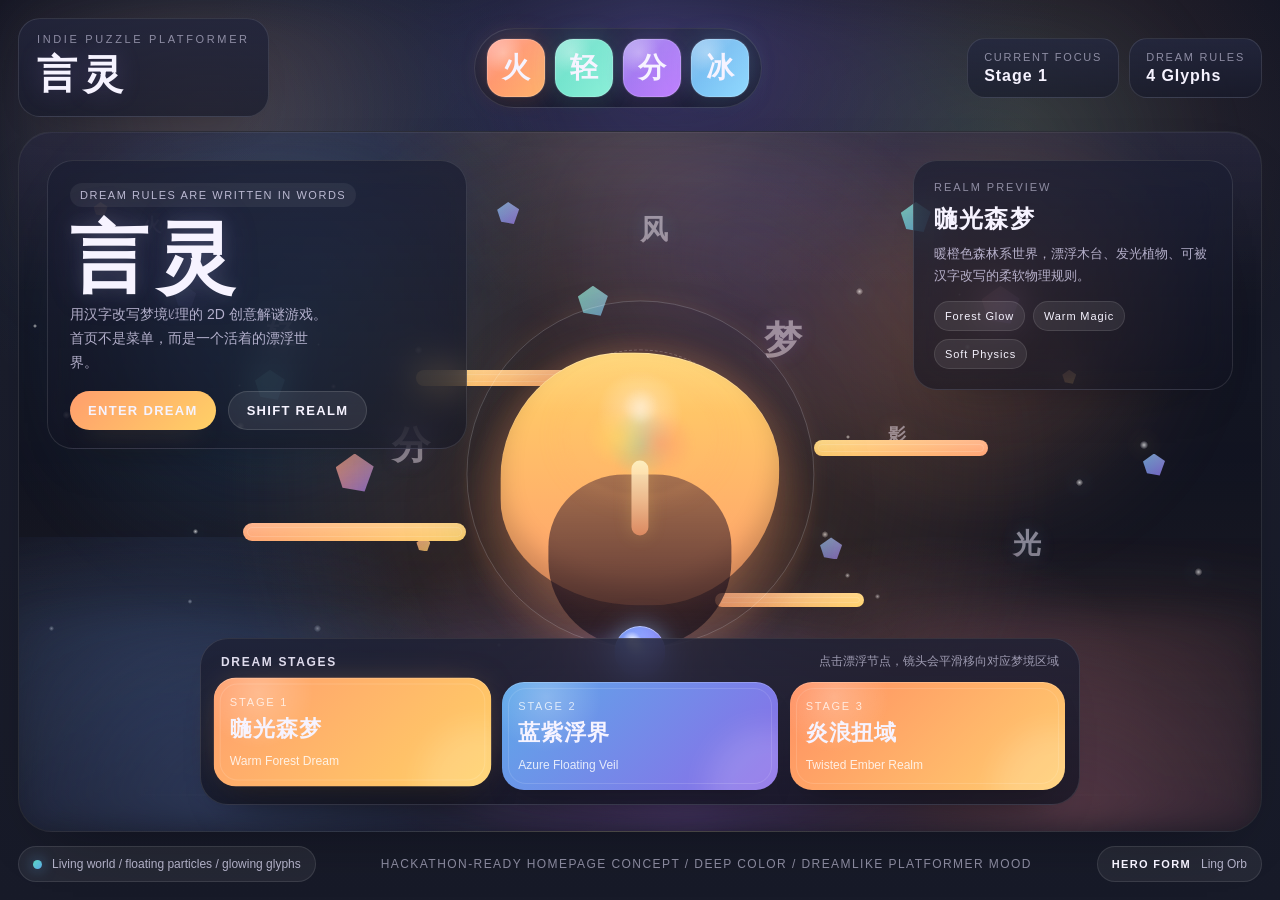
==== index.html @ 9aadfb26 "first commit" ====
<!DOCTYPE html>
<html lang="zh-CN">
<head>
  <meta charset="UTF-8" />
  <meta name="viewport" content="width=device-width, initial-scale=1.0, viewport-fit=cover" />
  <title>&#35328;&#28789; | Dreamworld Home</title>
  <style>
    :root {
      --bg-deep: #1e1f2b;
      --bg-mid: #272a42;
      --mist: rgba(162, 123, 255, 0.22);
      --orange: #ff9e6d;
      --blue: #5da9e9;
      --purple: #8b6be8;
      --cyan: #59d9c2;
      --yellow: #ffd166;
      --white: #f6f3ff;
      --ink: #e7e0ff;
      --ink-soft: rgba(231, 224, 255, 0.74);
      --glass: rgba(26, 28, 45, 0.46);
      --glass-strong: rgba(30, 33, 54, 0.7);
      --line: rgba(255, 255, 255, 0.12);
      --shadow: rgba(3, 4, 10, 0.44);
      --font-display: "Trebuchet MS", "Verdana", sans-serif;
      --font-body: "Segoe UI", "Helvetica Neue", Arial, sans-serif;
      --camera-x: 0vw;
      --accent: var(--orange);
      --accent-2: var(--yellow);
      --hero-a: #7aa6ff;
      --hero-b: #9b7bff;
      --hero-c: #d6f0ff;
      color-scheme: dark;
    }

    * {
      box-sizing: border-box;
      -webkit-tap-highlight-color: transparent;
    }

    html,
    body {
      margin: 0;
      min-height: 100%;
      overflow: hidden;
      background:
        radial-gradient(circle at top, rgba(87, 91, 164, 0.28), transparent 38%),
        radial-gradient(circle at 20% 20%, rgba(93, 169, 233, 0.18), transparent 25%),
        radial-gradient(circle at 80% 14%, rgba(255, 158, 109, 0.12), transparent 24%),
        linear-gradient(180deg, #141624 0%, #1a1d2c 40%, #171a28 100%);
      color: var(--ink);
      font-family: var(--font-body);
    }

    body::before,
    body::after {
      content: "";
      position: fixed;
      inset: 0;
      pointer-events: none;
      z-index: 0;
    }

    body::before {
      background:
        radial-gradient(circle at 16% 12%, rgba(255, 158, 109, 0.18), transparent 20%),
        radial-gradient(circle at 78% 18%, rgba(89, 217, 194, 0.14), transparent 18%),
        radial-gradient(circle at 54% 6%, rgba(139, 107, 232, 0.2), transparent 26%);
      filter: blur(28px);
      animation: slowShift 20s ease-in-out infinite alternate;
    }

    body::after {
      background-image:
        radial-gradient(rgba(255, 255, 255, 0.26) 0.7px, transparent 0.7px),
        radial-gradient(rgba(255, 255, 255, 0.18) 0.6px, transparent 0.6px);
      background-size: 120px 120px, 70px 70px;
      background-position: 0 0, 28px 42px;
      opacity: 0.16;
      mix-blend-mode: screen;
    }

    #app {
      position: relative;
      min-height: 100vh;
      isolation: isolate;
      z-index: 1;
    }

    .shell {
      position: relative;
      min-height: 100vh;
      display: grid;
      grid-template-rows: auto 1fr auto;
      gap: 14px;
      padding: max(18px, env(safe-area-inset-top)) 18px max(18px, env(safe-area-inset-bottom)) 18px;
    }

    .topbar {
      position: relative;
      display: grid;
      grid-template-columns: auto 1fr auto;
      gap: 16px;
      align-items: center;
      z-index: 5;
    }

    .brand {
      display: grid;
      gap: 2px;
      padding: 14px 18px;
      border-radius: 22px;
      background: linear-gradient(180deg, rgba(34, 37, 60, 0.82), rgba(24, 27, 44, 0.72));
      border: 1px solid rgba(255, 255, 255, 0.11);
      box-shadow: 0 18px 44px -30px var(--shadow);
      backdrop-filter: blur(18px);
    }

    .brand small {
      font-size: 11px;
      letter-spacing: 0.24em;
      text-transform: uppercase;
      color: rgba(232, 229, 255, 0.54);
    }

    .brand strong {
      font-size: clamp(28px, 4vw, 40px);
      letter-spacing: 0.14em;
      color: var(--white);
      text-shadow: 0 0 26px rgba(165, 135, 255, 0.2);
    }

    .runes {
      justify-self: center;
      display: flex;
      align-items: center;
      gap: 10px;
      flex-wrap: wrap;
      padding: 10px 12px;
      border-radius: 999px;
      background: linear-gradient(180deg, rgba(39, 43, 70, 0.74), rgba(23, 25, 41, 0.68));
      border: 1px solid rgba(255, 255, 255, 0.11);
      box-shadow: 0 22px 50px -36px var(--shadow);
      backdrop-filter: blur(20px);
    }

    .rune {
      position: relative;
      width: 58px;
      height: 58px;
      border: 0;
      border-radius: 18px;
      display: grid;
      place-items: center;
      color: var(--white);
      font: 700 28px/1 var(--font-display);
      background:
        radial-gradient(circle at 28% 24%, rgba(255, 255, 255, 0.28), transparent 34%),
        linear-gradient(180deg, rgba(255, 255, 255, 0.12), rgba(255, 255, 255, 0.04)),
        var(--tone);
      box-shadow:
        inset 0 0 0 1px rgba(255, 255, 255, 0.16),
        0 0 0 1px rgba(255, 255, 255, 0.08),
        0 10px 24px -12px rgba(0, 0, 0, 0.36),
        0 0 30px -10px var(--glow);
      cursor: pointer;
      overflow: hidden;
      transition: transform 220ms ease, box-shadow 220ms ease, filter 220ms ease;
      animation: runeHover 5.6s ease-in-out infinite;
    }

    .rune::before,
    .rune::after {
      content: "";
      position: absolute;
      inset: 0;
      border-radius: inherit;
      pointer-events: none;
    }

    .rune::before {
      background: linear-gradient(135deg, rgba(255, 255, 255, 0.3), transparent 40%);
      mix-blend-mode: screen;
    }

    .rune::after {
      inset: -8px;
      border: 1px solid rgba(255, 255, 255, 0.18);
      opacity: 0;
      transform: scale(0.92);
    }

    .rune:hover,
    .rune:focus-visible,
    .rune.active {
      transform: translateY(-3px) scale(1.04);
      filter: brightness(1.08);
      box-shadow:
        inset 0 0 0 1px rgba(255, 255, 255, 0.2),
        0 0 0 1px rgba(255, 255, 255, 0.12),
        0 14px 30px -12px rgba(0, 0, 0, 0.4),
        0 0 42px -10px var(--glow);
    }

    .rune.active::after {
      animation: runePulse 1s ease;
    }

    .status {
      justify-self: end;
      display: flex;
      gap: 10px;
      flex-wrap: wrap;
      justify-content: flex-end;
    }

    .badge {
      padding: 12px 16px;
      border-radius: 18px;
      background: linear-gradient(180deg, rgba(36, 40, 64, 0.8), rgba(23, 26, 43, 0.68));
      border: 1px solid rgba(255, 255, 255, 0.11);
      box-shadow: 0 18px 44px -30px var(--shadow);
      backdrop-filter: blur(18px);
      min-width: 104px;
    }

    .badge span {
      display: block;
      font-size: 11px;
      letter-spacing: 0.16em;
      text-transform: uppercase;
      color: rgba(232, 229, 255, 0.54);
    }

    .badge strong {
      display: block;
      margin-top: 4px;
      color: var(--white);
      font-size: 16px;
      letter-spacing: 0.06em;
    }

    .hero {
      position: relative;
      min-height: 0;
      border-radius: 34px;
      overflow: hidden;
      background:
        radial-gradient(circle at 50% -10%, rgba(255, 209, 102, 0.18), transparent 28%),
        radial-gradient(circle at 24% 18%, rgba(93, 169, 233, 0.12), transparent 22%),
        radial-gradient(circle at 76% 22%, rgba(255, 158, 109, 0.12), transparent 22%),
        linear-gradient(180deg, rgba(18, 21, 35, 0.7), rgba(12, 14, 24, 0.84));
      border: 1px solid rgba(255, 255, 255, 0.11);
      box-shadow:
        inset 0 1px 0 rgba(255, 255, 255, 0.06),
        0 26px 60px -34px var(--shadow);
    }

    .hero::before {
      content: "";
      position: absolute;
      inset: 0;
      background:
        linear-gradient(180deg, rgba(255, 255, 255, 0.03), transparent 28%),
        linear-gradient(0deg, rgba(255, 255, 255, 0.04), transparent 24%);
      pointer-events: none;
      z-index: 1;
    }

    .sky {
      position: absolute;
      inset: 0;
      overflow: hidden;
    }

    .sky::before,
    .sky::after {
      content: "";
      position: absolute;
      inset: 0;
      pointer-events: none;
    }

    .sky::before {
      background:
        radial-gradient(circle at 20% 30%, rgba(93, 169, 233, 0.2), transparent 24%),
        radial-gradient(circle at 78% 28%, rgba(255, 158, 109, 0.18), transparent 22%),
        radial-gradient(circle at 58% 18%, rgba(139, 107, 232, 0.18), transparent 26%);
      filter: blur(26px);
      animation: slowShift 16s ease-in-out infinite alternate;
    }

    .sky::after {
      background:
        linear-gradient(180deg, rgba(124, 96, 217, 0.08), transparent 22%),
        linear-gradient(180deg, transparent 46%, rgba(255, 158, 109, 0.08) 100%);
      mix-blend-mode: screen;
    }

    .fog {
      position: absolute;
      inset: auto -10% -6% -10%;
      height: 40%;
      background:
        radial-gradient(circle at 18% 40%, rgba(93, 169, 233, 0.22), transparent 26%),
        radial-gradient(circle at 52% 50%, rgba(139, 107, 232, 0.24), transparent 28%),
        radial-gradient(circle at 80% 42%, rgba(255, 158, 109, 0.18), transparent 24%);
      filter: blur(38px);
      opacity: 0.9;
      animation: fogFlow 14s ease-in-out infinite alternate;
      z-index: 1;
    }

    .mountains,
    .mountains::before,
    .mountains::after {
      position: absolute;
      inset: auto 0 0 0;
      height: 42%;
      pointer-events: none;
    }

    .mountains {
      background:
        linear-gradient(180deg, transparent, rgba(17, 20, 34, 0.74)),
        radial-gradient(circle at 12% 70%, rgba(63, 81, 126, 0.55), transparent 26%),
        radial-gradient(circle at 42% 76%, rgba(81, 63, 134, 0.62), transparent 28%),
        radial-gradient(circle at 74% 74%, rgba(113, 78, 95, 0.58), transparent 24%);
      z-index: 1;
      filter: blur(0.5px);
    }

    .mountains::before {
      content: "";
      height: 74%;
      background:
        radial-gradient(circle at 18% 100%, rgba(58, 73, 116, 0.62), transparent 34%),
        radial-gradient(circle at 54% 100%, rgba(79, 58, 127, 0.72), transparent 36%),
        radial-gradient(circle at 85% 100%, rgba(117, 72, 88, 0.66), transparent 30%);
      filter: blur(16px);
      opacity: 0.9;
    }

    .mountains::after {
      content: "";
      inset: auto 8% 12% 8%;
      height: 2px;
      background: linear-gradient(90deg, transparent, rgba(255, 255, 255, 0.18), transparent);
      opacity: 0.32;
    }

    .floating-shards,
    .particles,
    .char-fragments,
    .dropline {
      position: absolute;
      inset: 0;
      pointer-events: none;
    }

    .floating-shards span,
    .particles span,
    .char-fragments span {
      position: absolute;
      display: block;
    }

    .floating-shards span {
      width: var(--size);
      height: var(--size);
      background:
        linear-gradient(180deg, rgba(255, 255, 255, 0.24), rgba(255, 255, 255, 0.05)),
        linear-gradient(135deg, var(--c1), var(--c2));
      clip-path: polygon(50% 0%, 100% 34%, 76% 100%, 18% 90%, 0% 36%);
      opacity: 0.8;
      filter: drop-shadow(0 0 18px rgba(255, 255, 255, 0.12));
      animation: shardFloat var(--dur) ease-in-out infinite;
    }

    .particles span {
      width: var(--size);
      height: var(--size);
      border-radius: 50%;
      background: radial-gradient(circle, rgba(255, 255, 255, 0.92), rgba(255, 255, 255, 0.1) 70%, transparent 72%);
      box-shadow: 0 0 18px var(--glow);
      opacity: 0.75;
      animation: sparkle var(--dur) linear infinite;
    }

    .char-fragments span {
      color: rgba(241, 237, 255, 0.5);
      font: 700 var(--size) / 1 var(--font-display);
      text-shadow: 0 0 18px var(--glow);
      animation: glyphDrift var(--dur) ease-in-out infinite;
    }

    .viewport {
      position: absolute;
      inset: 0;
      overflow: hidden;
      z-index: 2;
    }

    .world-track {
      position: absolute;
      inset: 0;
      width: 300%;
      display: flex;
      transform: translateX(calc(var(--camera-x) * -1));
      transition: transform 900ms cubic-bezier(.2, .72, .12, 1);
    }

    .realm {
      position: relative;
      flex: 0 0 33.333333%;
      min-width: 0;
      overflow: hidden;
    }

    .realm::before {
      content: "";
      position: absolute;
      inset: 0;
      background: radial-gradient(circle at 50% 50%, var(--realm-glow), transparent 58%);
      filter: blur(26px);
      opacity: 0.84;
      pointer-events: none;
    }

    .realm::after {
      content: "";
      position: absolute;
      inset: auto 18% 10% 18%;
      height: 18%;
      background: radial-gradient(circle, rgba(255, 255, 255, 0.08), transparent 68%);
      filter: blur(18px);
      pointer-events: none;
    }

    .realm-inner {
      position: absolute;
      inset: 0;
    }

    .realm.stage1 {
      --realm-glow: rgba(255, 167, 99, 0.28);
      --accent: #ff9e6d;
      --accent-2: #ffd166;
    }

    .realm.stage2 {
      --realm-glow: rgba(103, 139, 255, 0.28);
      --accent: #5da9e9;
      --accent-2: #8b6be8;
    }

    .realm.stage3 {
      --realm-glow: rgba(255, 113, 90, 0.24);
      --accent: #ff8f62;
      --accent-2: #ffcf70;
    }

    .world-structure {
      position: absolute;
      left: 50%;
      top: 49%;
      width: min(34vw, 470px);
      aspect-ratio: 1;
      transform: translate(-50%, -50%);
      pointer-events: none;
      filter: drop-shadow(0 20px 40px rgba(0, 0, 0, 0.28));
    }

    .world-structure .core {
      position: absolute;
      inset: 0;
      border-radius: 50%;
      background:
        radial-gradient(circle at 50% 38%, rgba(255, 255, 255, 0.58), transparent 18%),
        radial-gradient(circle at 50% 46%, rgba(255, 209, 102, 0.22), transparent 32%),
        radial-gradient(circle at 50% 58%, var(--accent), transparent 54%);
      filter: blur(4px);
      opacity: 0.76;
      animation: slowRotate 18s linear infinite;
    }

    .world-structure .island {
      position: absolute;
      inset: 22% 18% 20% 18%;
      border-radius: 46% 54% 48% 52% / 52% 48% 56% 44%;
      background:
        radial-gradient(circle at 50% 24%, rgba(255, 255, 255, 0.42), transparent 18%),
        linear-gradient(180deg, rgba(255, 255, 255, 0.16), transparent 24%),
        linear-gradient(180deg, var(--accent-2), var(--accent));
      box-shadow:
        inset 0 1px 0 rgba(255, 255, 255, 0.28),
        inset 0 -18px 24px rgba(0, 0, 0, 0.18),
        0 0 40px -10px var(--realm-glow);
      animation: islandPulse 8s ease-in-out infinite;
    }

    .world-structure .underside {
      position: absolute;
      inset: 50% 29% 10% 29%;
      border-radius: 50% 50% 60% 60%;
      background: linear-gradient(180deg, rgba(60, 28, 48, 0.46), rgba(18, 13, 23, 0.76));
      filter: blur(0.4px);
    }

    .world-structure .ring {
      position: absolute;
      inset: 10%;
      border-radius: 50%;
      border: 1px solid rgba(255, 255, 255, 0.18);
      box-shadow: 0 0 28px -12px var(--realm-glow);
      animation: slowRotate 22s linear infinite reverse;
    }

    .world-structure .ring::before,
    .world-structure .ring::after {
      content: "";
      position: absolute;
      border-radius: 50%;
      inset: 14%;
      border: 1px dashed rgba(255, 255, 255, 0.12);
    }

    .world-structure .tree {
      position: absolute;
      left: 50%;
      top: 28%;
      width: 34%;
      height: 36%;
      transform: translateX(-50%);
    }

    .world-structure .trunk {
      position: absolute;
      left: 44%;
      bottom: 0;
      width: 12%;
      height: 48%;
      border-radius: 999px;
      background: linear-gradient(180deg, rgba(255, 241, 194, 0.94), rgba(255, 158, 109, 0.7));
      box-shadow: 0 0 18px rgba(255, 209, 102, 0.24);
    }

    .world-structure .canopy {
      position: absolute;
      left: 50%;
      top: 0;
      width: 100%;
      height: 74%;
      transform: translateX(-50%);
      border-radius: 50%;
      background:
        radial-gradient(circle at 50% 24%, rgba(255, 255, 255, 0.42), transparent 16%),
        radial-gradient(circle at 34% 50%, rgba(255, 209, 102, 0.78), transparent 26%),
        radial-gradient(circle at 64% 56%, rgba(255, 158, 109, 0.72), transparent 28%),
        radial-gradient(circle at 50% 56%, rgba(89, 217, 194, 0.42), transparent 34%);
      filter: blur(2px);
      box-shadow: 0 0 30px rgba(255, 185, 112, 0.18);
      animation: canopyBreathe 7s ease-in-out infinite;
    }

    .stage2 .world-structure .tree .canopy {
      background:
        radial-gradient(circle at 50% 24%, rgba(255, 255, 255, 0.42), transparent 16%),
        radial-gradient(circle at 34% 50%, rgba(93, 169, 233, 0.76), transparent 26%),
        radial-gradient(circle at 64% 56%, rgba(139, 107, 232, 0.8), transparent 28%),
        radial-gradient(circle at 50% 56%, rgba(89, 217, 194, 0.42), transparent 34%);
      box-shadow: 0 0 30px rgba(129, 150, 255, 0.22);
    }

    .stage3 .world-structure .tree .canopy {
      background:
        radial-gradient(circle at 50% 24%, rgba(255, 255, 255, 0.42), transparent 16%),
        radial-gradient(circle at 34% 50%, rgba(255, 143, 98, 0.78), transparent 26%),
        radial-gradient(circle at 64% 56%, rgba(255, 209, 102, 0.8), transparent 28%),
        radial-gradient(circle at 50% 56%, rgba(171, 76, 98, 0.42), transparent 34%);
      box-shadow: 0 0 30px rgba(255, 147, 103, 0.22);
    }

    .platform-cluster span {
      position: absolute;
      display: block;
      border-radius: 24px;
      background:
        linear-gradient(180deg, rgba(255, 255, 255, 0.24), rgba(255, 255, 255, 0.06)),
        linear-gradient(135deg, var(--c1), var(--c2));
      box-shadow:
        inset 0 1px 0 rgba(255, 255, 255, 0.24),
        0 12px 22px -14px rgba(0, 0, 0, 0.42),
        0 0 24px -14px var(--glow);
      animation: platformDrift var(--dur) ease-in-out infinite;
    }

    .platform-cluster span::after {
      content: "";
      position: absolute;
      inset: 4px;
      border-radius: inherit;
      border: 1px solid rgba(255, 255, 255, 0.14);
    }

    .hero-orb {
      position: absolute;
      left: 50%;
      bottom: 22%;
      width: clamp(38px, 4vw, 62px);
      aspect-ratio: 1;
      transform: translateX(-50%);
      border-radius: 50%;
      background:
        radial-gradient(circle at 34% 28%, rgba(255, 255, 255, 0.96), transparent 18%),
        radial-gradient(circle at 42% 46%, rgba(214, 240, 255, 0.72), transparent 28%),
        radial-gradient(circle at 62% 64%, rgba(155, 123, 255, 0.58), transparent 32%),
        linear-gradient(135deg, var(--hero-a), var(--hero-b));
      box-shadow:
        inset 0 1px 0 rgba(255, 255, 255, 0.46),
        inset 0 -10px 18px rgba(49, 27, 109, 0.28),
        0 0 28px rgba(123, 174, 255, 0.42),
        0 18px 28px -16px rgba(0, 0, 0, 0.36);
      animation: orbBounce 4.8s ease-in-out infinite;
      z-index: 4;
    }

    .hero-orb::before,
    .hero-orb::after {
      content: "";
      position: absolute;
      border-radius: 50%;
      pointer-events: none;
    }

    .hero-orb::before {
      inset: 8% 8% 8% 8%;
      background:
        radial-gradient(circle at 40% 36%, rgba(255, 255, 255, 0.82), transparent 26%),
        radial-gradient(circle at 58% 58%, rgba(89, 217, 194, 0.28), transparent 38%);
      mix-blend-mode: screen;
      animation: orbEnergy 6.4s linear infinite;
    }

    .hero-orb::after {
      inset: -18%;
      background: radial-gradient(circle, rgba(214, 240, 255, 0.34), transparent 60%);
      filter: blur(10px);
      animation: orbAura 4.8s ease-in-out infinite;
    }

    .trail {
      position: absolute;
      left: calc(50% - 84px);
      bottom: calc(22% + 8px);
      width: 86px;
      height: 28px;
      border-radius: 999px;
      background: linear-gradient(90deg, rgba(123, 166, 255, 0), rgba(155, 123, 255, 0.4), rgba(214, 240, 255, 0.12));
      filter: blur(10px);
      opacity: 0.66;
      animation: trailWave 4.8s ease-in-out infinite;
      z-index: 3;
    }

    .title-panel {
      position: absolute;
      left: 28px;
      top: 28px;
      width: min(420px, calc(100% - 56px));
      padding: 22px 22px 18px;
      border-radius: 26px;
      background: linear-gradient(180deg, rgba(28, 31, 51, 0.76), rgba(18, 20, 34, 0.62));
      border: 1px solid rgba(255, 255, 255, 0.11);
      box-shadow: 0 30px 50px -38px var(--shadow);
      backdrop-filter: blur(18px);
      z-index: 5;
    }

    .title-panel .eyebrow {
      display: inline-flex;
      align-items: center;
      gap: 8px;
      padding: 6px 10px;
      border-radius: 999px;
      background: rgba(255, 255, 255, 0.06);
      color: rgba(232, 229, 255, 0.76);
      font-size: 11px;
      letter-spacing: 0.14em;
      text-transform: uppercase;
    }

    .title-panel h1 {
      margin: 16px 0 10px;
      font-size: clamp(42px, 7vw, 78px);
      line-height: 0.9;
      letter-spacing: 0.12em;
      color: var(--white);
      text-shadow:
        0 0 18px rgba(214, 240, 255, 0.14),
        0 0 38px rgba(139, 107, 232, 0.18);
    }

    .title-panel p {
      margin: 0;
      color: var(--ink-soft);
      font-size: 14px;
      line-height: 1.7;
      max-width: 34ch;
    }

    .actions {
      margin-top: 16px;
      display: flex;
      flex-wrap: wrap;
      gap: 12px;
    }

    .cta,
    .ghost {
      appearance: none;
      border: 0;
      border-radius: 999px;
      padding: 12px 18px;
      color: var(--white);
      font: 600 13px/1 var(--font-body);
      letter-spacing: 0.1em;
      text-transform: uppercase;
      cursor: pointer;
      transition: transform 220ms ease, filter 220ms ease, box-shadow 220ms ease;
    }

    .cta {
      background: linear-gradient(135deg, var(--orange), var(--yellow));
      box-shadow: 0 16px 26px -18px rgba(255, 181, 95, 0.6);
    }

    .ghost {
      background: rgba(255, 255, 255, 0.08);
      border: 1px solid rgba(255, 255, 255, 0.12);
    }

    .cta:hover,
    .ghost:hover,
    .cta:focus-visible,
    .ghost:focus-visible {
      transform: translateY(-2px);
      filter: brightness(1.06);
    }

    .chapter-card {
      position: absolute;
      right: 28px;
      top: 28px;
      width: min(320px, calc(100% - 56px));
      padding: 20px;
      border-radius: 24px;
      background: linear-gradient(180deg, rgba(28, 31, 51, 0.74), rgba(18, 20, 34, 0.62));
      border: 1px solid rgba(255, 255, 255, 0.11);
      box-shadow: 0 30px 50px -38px var(--shadow);
      backdrop-filter: blur(18px);
      z-index: 5;
    }

    .chapter-card small {
      display: block;
      color: rgba(232, 229, 255, 0.54);
      text-transform: uppercase;
      letter-spacing: 0.18em;
      font-size: 11px;
    }

    .chapter-card h2 {
      margin: 10px 0 8px;
      font-size: 24px;
      color: var(--white);
      letter-spacing: 0.05em;
    }

    .chapter-card p {
      margin: 0;
      color: var(--ink-soft);
      font-size: 13px;
      line-height: 1.7;
    }

    .chapter-tags {
      margin-top: 14px;
      display: flex;
      flex-wrap: wrap;
      gap: 8px;
    }

    .chapter-tags span {
      padding: 8px 10px;
      border-radius: 999px;
      font-size: 11px;
      letter-spacing: 0.08em;
      color: var(--white);
      background: rgba(255, 255, 255, 0.08);
      border: 1px solid rgba(255, 255, 255, 0.1);
    }

    .stage-nav {
      position: absolute;
      left: 50%;
      bottom: 26px;
      transform: translateX(-50%);
      width: min(880px, calc(100% - 36px));
      padding: 14px;
      border-radius: 28px;
      background: linear-gradient(180deg, rgba(29, 32, 52, 0.8), rgba(17, 19, 33, 0.72));
      border: 1px solid rgba(255, 255, 255, 0.11);
      box-shadow: 0 28px 48px -36px var(--shadow);
      backdrop-filter: blur(18px);
      z-index: 6;
    }

    .stage-nav-header {
      display: flex;
      align-items: center;
      justify-content: space-between;
      gap: 14px;
      padding: 0 6px 12px;
    }

    .stage-nav-header strong {
      color: rgba(241, 238, 255, 0.92);
      letter-spacing: 0.14em;
      font-size: 12px;
      text-transform: uppercase;
    }

    .stage-nav-header span {
      color: rgba(232, 229, 255, 0.62);
      font-size: 12px;
    }

    .stage-list {
      display: grid;
      grid-template-columns: repeat(3, minmax(0, 1fr));
      gap: 12px;
    }

    .stage-node {
      position: relative;
      min-height: 108px;
      border: 0;
      border-radius: 22px;
      text-align: left;
      padding: 16px 16px 14px;
      color: var(--white);
      cursor: pointer;
      overflow: hidden;
      background:
        radial-gradient(circle at 16% 14%, rgba(255, 255, 255, 0.24), transparent 22%),
        linear-gradient(135deg, var(--node-a), var(--node-b));
      box-shadow:
        inset 0 1px 0 rgba(255, 255, 255, 0.2),
        0 16px 30px -18px rgba(0, 0, 0, 0.38);
      transition: transform 220ms ease, box-shadow 220ms ease, filter 220ms ease;
    }

    .stage-node::before {
      content: "";
      position: absolute;
      inset: auto -18% -54% auto;
      width: 120px;
      height: 120px;
      border-radius: 50%;
      background: rgba(255, 255, 255, 0.16);
      filter: blur(14px);
      opacity: 0.9;
    }

    .stage-node::after {
      content: "";
      position: absolute;
      inset: 6px;
      border-radius: 18px;
      border: 1px solid rgba(255, 255, 255, 0.18);
      opacity: 0.72;
    }

    .stage-node:hover,
    .stage-node:focus-visible {
      transform: translateY(-3px);
      filter: brightness(1.06);
      box-shadow:
        inset 0 1px 0 rgba(255, 255, 255, 0.24),
        0 22px 36px -18px rgba(0, 0, 0, 0.42);
    }

    .stage-node.active {
      transform: translateY(-4px) scale(1.01);
      box-shadow:
        inset 0 1px 0 rgba(255, 255, 255, 0.24),
        0 24px 40px -16px rgba(0, 0, 0, 0.44),
        0 0 36px -16px var(--node-glow);
    }

    .stage-node small,
    .stage-node strong,
    .stage-node span {
      position: relative;
      z-index: 1;
      display: block;
    }

    .stage-node small {
      font-size: 11px;
      letter-spacing: 0.16em;
      text-transform: uppercase;
      color: rgba(255, 255, 255, 0.74);
    }

    .stage-node strong {
      margin-top: 6px;
      font-size: 22px;
      letter-spacing: 0.04em;
    }

    .stage-node span {
      margin-top: 8px;
      font-size: 12px;
      line-height: 1.5;
      color: rgba(255, 255, 255, 0.82);
      max-width: 20ch;
    }

    .dropline {
      z-index: 7;
      overflow: hidden;
    }

    .falling-rune {
      position: absolute;
      top: -10%;
      left: var(--x);
      width: 72px;
      height: 72px;
      margin-left: -36px;
      display: grid;
      place-items: center;
      color: var(--white);
      font: 700 34px/1 var(--font-display);
      border-radius: 22px;
      background:
        radial-gradient(circle at 30% 24%, rgba(255, 255, 255, 0.26), transparent 28%),
        linear-gradient(180deg, rgba(255, 255, 255, 0.16), rgba(255, 255, 255, 0.03)),
        var(--tone);
      box-shadow:
        inset 0 1px 0 rgba(255, 255, 255, 0.22),
        0 14px 28px -14px rgba(0, 0, 0, 0.36),
        0 0 40px -12px var(--glow);
      animation:
        runeFall 3.8s cubic-bezier(.22, .74, .16, 1) forwards,
        runeSpin 3.8s ease-in-out forwards;
    }

    .falling-rune::after {
      content: "";
      position: absolute;
      inset: -12px;
      border-radius: 28px;
      border: 1px solid rgba(255, 255, 255, 0.16);
      animation: runeRipple 1.6s ease-out infinite;
    }

    .footer {
      position: relative;
      display: grid;
      grid-template-columns: auto 1fr auto;
      gap: 16px;
      align-items: center;
      z-index: 5;
    }

    .pulse {
      display: inline-flex;
      align-items: center;
      gap: 10px;
      padding: 10px 14px;
      border-radius: 999px;
      background: rgba(255, 255, 255, 0.06);
      border: 1px solid rgba(255, 255, 255, 0.1);
      color: rgba(232, 229, 255, 0.72);
      font-size: 12px;
      backdrop-filter: blur(18px);
    }

    .pulse::before {
      content: "";
      width: 9px;
      height: 9px;
      border-radius: 50%;
      background: linear-gradient(135deg, var(--cyan), var(--blue));
      box-shadow: 0 0 14px rgba(93, 169, 233, 0.64);
      animation: blink 2.2s ease-in-out infinite;
    }

    .footer-text {
      color: rgba(232, 229, 255, 0.54);
      font-size: 12px;
      letter-spacing: 0.12em;
      text-transform: uppercase;
      text-align: center;
    }

    .orbital {
      justify-self: end;
      display: flex;
      align-items: center;
      gap: 10px;
      color: rgba(232, 229, 255, 0.72);
      font-size: 12px;
      padding: 10px 14px;
      border-radius: 999px;
      background: rgba(255, 255, 255, 0.06);
      border: 1px solid rgba(255, 255, 255, 0.1);
      backdrop-filter: blur(18px);
    }

    .orbital strong {
      color: var(--white);
      letter-spacing: 0.12em;
      text-transform: uppercase;
      font-size: 11px;
    }

    .error-state {
      min-height: 100vh;
      display: grid;
      place-items: center;
      padding: 24px;
      text-align: center;
      background: linear-gradient(180deg, #141624, #1a1d2c);
      color: var(--white);
      font-family: var(--font-body);
    }

    .error-state p {
      margin: 0;
      padding: 18px 22px;
      border-radius: 20px;
      background: rgba(255, 255, 255, 0.06);
      border: 1px solid rgba(255, 255, 255, 0.1);
      box-shadow: 0 18px 34px -28px var(--shadow);
    }

    @keyframes slowShift {
      from { transform: translate3d(-2%, -1%, 0) scale(1); }
      to { transform: translate3d(2%, 2%, 0) scale(1.06); }
    }

    @keyframes fogFlow {
      from { transform: translateX(-2%) translateY(0); }
      to { transform: translateX(3%) translateY(-5%); }
    }

    @keyframes shardFloat {
      0%, 100% { transform: translateY(0) rotate(0deg); }
      50% { transform: translateY(-16px) rotate(8deg); }
    }

    @keyframes sparkle {
      0% { transform: translate3d(0, 0, 0) scale(0.7); opacity: 0; }
      20% { opacity: 0.78; }
      100% { transform: translate3d(var(--dx), var(--dy), 0) scale(1.3); opacity: 0; }
    }

    @keyframes glyphDrift {
      0%, 100% { transform: translateY(0) rotate(-4deg); opacity: 0.3; }
      50% { transform: translateY(-14px) rotate(4deg); opacity: 0.62; }
    }

    @keyframes platformDrift {
      0%, 100% { transform: translateY(0) rotate(var(--rot)); }
      50% { transform: translateY(-10px) rotate(calc(var(--rot) + 1.5deg)); }
    }

    @keyframes slowRotate {
      from { transform: rotate(0deg); }
      to { transform: rotate(360deg); }
    }

    @keyframes islandPulse {
      0%, 100% { transform: scale(1); }
      50% { transform: scale(1.02); }
    }

    @keyframes canopyBreathe {
      0%, 100% { transform: translateX(-50%) scale(1); }
      50% { transform: translateX(-50%) scale(1.03); }
    }

    @keyframes orbBounce {
      0%, 100% { transform: translateX(-50%) translateY(0) scale(1, 1); }
      35% { transform: translateX(-50%) translateY(-12px) scale(1.05, 0.96); }
      60% { transform: translateX(-50%) translateY(-6px) scale(0.98, 1.03); }
    }

    @keyframes orbEnergy {
      from { transform: rotate(0deg) scale(1); }
      to { transform: rotate(360deg) scale(1.02); }
    }

    @keyframes orbAura {
      0%, 100% { opacity: 0.58; transform: scale(0.96); }
      50% { opacity: 0.9; transform: scale(1.08); }
    }

    @keyframes trailWave {
      0%, 100% { opacity: 0.36; transform: scaleX(0.82); }
      50% { opacity: 0.82; transform: scaleX(1); }
    }

    @keyframes runeHover {
      0%, 100% { transform: translateY(0); }
      50% { transform: translateY(-2px); }
    }

    @keyframes runePulse {
      0% { opacity: 0.18; transform: scale(0.92); }
      100% { opacity: 0; transform: scale(1.18); }
    }

    @keyframes runeFall {
      0% { transform: translateY(0) scale(0.88); opacity: 0; }
      14% { opacity: 1; }
      80% { transform: translateY(72vh) scale(1.02); opacity: 1; }
      100% { transform: translateY(88vh) scale(0.96); opacity: 0; }
    }

    @keyframes runeSpin {
      0% { rotate: -12deg; }
      50% { rotate: 8deg; }
      100% { rotate: -2deg; }
    }

    @keyframes runeRipple {
      from { opacity: 0.46; transform: scale(0.9); }
      to { opacity: 0; transform: scale(1.16); }
    }

    @keyframes blink {
      0%, 100% { opacity: 0.5; transform: scale(0.9); }
      50% { opacity: 1; transform: scale(1.08); }
    }

    @media (max-width: 1080px) {
      .topbar {
        grid-template-columns: 1fr;
      }

      .runes {
        justify-self: start;
      }

      .status {
        justify-self: start;
      }

      .title-panel,
      .chapter-card {
        width: min(340px, calc(100% - 40px));
      }

      .world-structure {
        width: min(46vw, 420px);
      }
    }

    @media (max-width: 840px) {
      .shell {
        padding-left: 12px;
        padding-right: 12px;
      }

      .hero {
        border-radius: 28px;
      }

      .title-panel {
        top: 18px;
        left: 18px;
        padding: 18px;
      }

      .chapter-card {
        top: auto;
        right: 18px;
        bottom: 154px;
      }

      .stage-nav {
        bottom: 18px;
        width: calc(100% - 24px);
      }

      .stage-list {
        gap: 10px;
      }

      .stage-node {
        min-height: 98px;
        padding: 14px;
      }

      .footer {
        grid-template-columns: 1fr;
        justify-items: start;
      }

      .footer-text {
        text-align: left;
      }

      .orbital {
        justify-self: start;
      }
    }

    @media (max-width: 700px) {
      .hero {
        min-height: 68vh;
      }

      .title-panel {
        width: calc(100% - 36px);
      }

      .chapter-card {
        left: 18px;
        right: 18px;
        width: auto;
        bottom: 190px;
      }

      .world-structure {
        width: min(66vw, 360px);
        top: 52%;
      }

      .stage-list {
        grid-template-columns: 1fr;
      }

      .stage-node span {
        max-width: none;
      }

      .hero-orb {
        bottom: 20%;
      }
    }

    @media (max-width: 520px) {
      .shell {
        gap: 10px;
      }

      .brand strong {
        font-size: 28px;
      }

      .runes {
        padding: 8px 10px;
        gap: 8px;
      }

      .rune {
        width: 50px;
        height: 50px;
        font-size: 24px;
      }

      .title-panel h1 {
        font-size: 42px;
      }

      .title-panel p,
      .chapter-card p {
        font-size: 12px;
      }

      .chapter-card {
        bottom: 206px;
      }

      .stage-nav-header {
        align-items: flex-start;
        flex-direction: column;
      }

      .badge {
        min-width: 0;
      }
    }
  </style>
</head>
<body>
  <div id="app" aria-label="&#35328;&#28789; dreamworld home"></div>
  <script>
    (function () {
      try {
        var app = document.getElementById("app");

        var stageData = [
          {
            id: 0,
            stage: "Stage 1",
            title: "\u6686\u5149\u68ee\u68a6",
            subtitle: "Warm Forest Dream",
            desc: "\u6696\u6a59\u8272\u68ee\u6797\u7cfb\u4e16\u754c\uff0c\u6f02\u6d6e\u6728\u53f0\u3001\u53d1\u5149\u690d\u7269\u3001\u53ef\u88ab\u6c49\u5b57\u6539\u5199\u7684\u67d4\u8f6f\u7269\u7406\u89c4\u5219\u3002",
            tags: ["Forest Glow", "Warm Magic", "Soft Physics"],
            nodeA: "#ff9e6d",
            nodeB: "#ffd166",
            glow: "rgba(255, 186, 112, 0.5)"
          },
          {
            id: 1,
            stage: "Stage 2",
            title: "\u84dd\u7d2b\u6d6e\u754c",
            subtitle: "Azure Floating Veil",
            desc: "\u68a6\u5883\u84dd\u7d2b\u7a7a\u95f4\uff0c\u6c34\u6676\u3001\u661f\u96fe\u3001\u88ab\u8bed\u8a00\u6258\u4e3e\u7684\u6f02\u6d6e\u9053\u8def\uff0c\u6c14\u8d28\u66f4\u5e7d\u6df1\u3002",
            tags: ["Crystal Drift", "Blue Void", "Rune Echo"],
            nodeA: "#5da9e9",
            nodeB: "#8b6be8",
            glow: "rgba(123, 145, 255, 0.52)"
          },
          {
            id: 2,
            stage: "Stage 3",
            title: "\u708e\u6d6a\u626d\u57df",
            subtitle: "Twisted Ember Realm",
            desc: "\u7ea2\u6a59\u8272\u626d\u66f2\u4e16\u754c\uff0c\u7a7a\u95f4\u88ab\u70ed\u91cf\u4e0e\u8bed\u8a00\u6495\u626f\uff0c\u5e73\u53f0\u50cf\u71c3\u70e7\u7684\u8bd7\u53e5\u4e00\u6837\u6d6a\u52a8\u3002",
            tags: ["Ember Tide", "Shifting Space", "Fire Script"],
            nodeA: "#ff8f62",
            nodeB: "#ffcf70",
            glow: "rgba(255, 160, 96, 0.5)"
          }
        ];

        var runes = [
          { text: "\u706b", tone: "linear-gradient(135deg, #ff7d67, #ffb166)", glow: "rgba(255, 145, 93, 0.62)" },
          { text: "\u8f7b", tone: "linear-gradient(135deg, #59d9c2, #88f0d7)", glow: "rgba(89, 217, 194, 0.56)" },
          { text: "\u5206", tone: "linear-gradient(135deg, #8b6be8, #bf7bff)", glow: "rgba(165, 123, 255, 0.58)" },
          { text: "\u51b0", tone: "linear-gradient(135deg, #5da9e9, #8dd8ff)", glow: "rgba(125, 205, 255, 0.56)" }
        ];

        app.innerHTML = [
          '<main class="shell">',
          '  <header class="topbar">',
          '    <div class="brand"><small>Indie Puzzle Platformer</small><strong>&#35328;&#28789;</strong></div>',
          '    <div class="runes" id="runeBar" aria-label="Rule runes"></div>',
          '    <div class="status">',
          '      <div class="badge"><span>Current Focus</span><strong id="focusStage">Stage 1</strong></div>',
          '      <div class="badge"><span>Dream Rules</span><strong>4 Glyphs</strong></div>',
          '    </div>',
          '  </header>',
          '  <section class="hero">',
          '    <div class="sky"></div>',
          '    <div class="fog"></div>',
          '    <div class="mountains"></div>',
          '    <div class="floating-shards" id="shards"></div>',
          '    <div class="particles" id="particles"></div>',
          '    <div class="char-fragments" id="charFragments"></div>',
          '    <div class="viewport">',
          '      <div class="world-track" id="worldTrack"></div>',
          '    </div>',
          '    <div class="title-panel">',
          '      <span class="eyebrow">Dream rules are written in words</span>',
          '      <h1>&#35328;&#28789;</h1>',
          '      <p>&#29992;&#27721;&#23383;&#25913;&#20889;&#26790;&#22659;&#7269;&#29702;&#30340; 2D &#21019;&#24847;&#35299;&#35868;&#28216;&#25103;&#12290;&#39318;&#39029;&#19981;&#26159;&#33756;&#21333;&#65292;&#32780;&#26159;&#19968;&#20010;&#27963;&#30528;&#30340;&#28418;&#28014;&#19990;&#30028;&#12290;</p>',
          '      <div class="actions">',
          '        <button class="cta" type="button" id="enterBtn">Enter Dream</button>',
          '        <button class="ghost" type="button" id="cycleBtn">Shift Realm</button>',
          '      </div>',
          '    </div>',
          '    <aside class="chapter-card" id="chapterCard">',
          '      <small>Realm Preview</small>',
          '      <h2 id="chapterTitle"></h2>',
          '      <p id="chapterDesc"></p>',
          '      <div class="chapter-tags" id="chapterTags"></div>',
          '    </aside>',
          '    <div class="stage-nav">',
          '      <div class="stage-nav-header">',
          '        <strong>Dream Stages</strong>',
          '        <span>&#28857;&#20987;&#28418;&#28014;&#33410;&#28857;&#65292;&#38236;&#22836;&#20250;&#24179;&#28369;&#31227;&#21521;&#23545;&#24212;&#26790;&#22659;&#21306;&#22495;</span>',
          '      </div>',
          '      <div class="stage-list" id="stageList"></div>',
          '    </div>',
          '    <div class="dropline" id="dropline"></div>',
          '  </section>',
          '  <footer class="footer">',
          '    <div class="pulse">Living world / floating particles / glowing glyphs</div>',
          '    <div class="footer-text">Hackathon-ready homepage concept / deep color / dreamlike platformer mood</div>',
          '    <div class="orbital"><strong>Hero Form</strong><span>Ling Orb</span></div>',
          '  </footer>',
          '</main>'
        ].join("");

        var root = document.documentElement;
        var worldTrack = document.getElementById("worldTrack");
        var stageList = document.getElementById("stageList");
        var chapterTitle = document.getElementById("chapterTitle");
        var chapterDesc = document.getElementById("chapterDesc");
        var chapterTags = document.getElementById("chapterTags");
        var focusStage = document.getElementById("focusStage");
        var dropline = document.getElementById("dropline");
        var runeBar = document.getElementById("runeBar");
        var cycleBtn = document.getElementById("cycleBtn");
        var enterBtn = document.getElementById("enterBtn");
        var currentStage = 0;

        buildRunes();
        buildAmbient();
        buildWorlds();
        buildStageNodes();
        setStage(0);

        cycleBtn.addEventListener("click", function () {
          setStage((currentStage + 1) % stageData.length);
        });

        enterBtn.addEventListener("click", function () {
          spawnRune(runes[currentStage % runes.length], 50);
        });

        function buildRunes() {
          runes.forEach(function (rune, index) {
            var button = document.createElement("button");
            button.className = "rune";
            button.type = "button";
            button.textContent = rune.text;
            button.style.setProperty("--tone", rune.tone);
            button.style.setProperty("--glow", rune.glow);
            button.setAttribute("aria-label", "Rune " + rune.text);
            button.addEventListener("click", function () {
              button.classList.remove("active");
              void button.offsetWidth;
              button.classList.add("active");
              spawnRune(rune, 20 + index * 18 + Math.random() * 8);
            });
            runeBar.appendChild(button);
          });
        }

        function buildAmbient() {
          fillShards(document.getElementById("shards"));
          fillParticles(document.getElementById("particles"));
          fillChars(document.getElementById("charFragments"));
        }

        function buildWorlds() {
          stageData.forEach(function (stage, index) {
            var realm = document.createElement("section");
            realm.className = "realm stage" + (index + 1);
            realm.innerHTML = [
              '<div class="realm-inner">',
              '  <div class="platform-cluster">',
              '    <span style="left:18%; top:56%; width:18%; height:18px; --c1:' + stage.nodeA + '; --c2:' + stage.nodeB + '; --dur:7.4s; --rot:-8deg;"></span>',
              '    <span style="left:64%; top:44%; width:14%; height:16px; --c1:' + stage.nodeB + '; --c2:' + stage.nodeA + '; --dur:6.6s; --rot:10deg;"></span>',
              '    <span style="left:56%; top:66%; width:12%; height:14px; --c1:' + stage.nodeA + '; --c2:' + stage.nodeB + '; --dur:8.2s; --rot:6deg;"></span>',
              '    <span style="left:32%; top:34%; width:16%; height:16px; --c1:' + stage.nodeB + '; --c2:' + stage.nodeA + '; --dur:7.8s; --rot:-4deg;"></span>',
              '  </div>',
              '  <div class="world-structure">',
              '    <div class="core"></div>',
              '    <div class="ring"></div>',
              '    <div class="island"></div>',
              '    <div class="underside"></div>',
              '    <div class="tree"><div class="canopy"></div><div class="trunk"></div></div>',
              '  </div>',
              '  <div class="trail"></div>',
              '  <div class="hero-orb"></div>',
              '</div>'
            ].join("");
            worldTrack.appendChild(realm);
          });
        }

        function buildStageNodes() {
          stageData.forEach(function (stage) {
            var button = document.createElement("button");
            button.className = "stage-node";
            button.type = "button";
            button.dataset.stage = String(stage.id);
            button.style.setProperty("--node-a", stage.nodeA);
            button.style.setProperty("--node-b", stage.nodeB);
            button.style.setProperty("--node-glow", stage.glow);
            button.innerHTML = [
              '<small>' + stage.stage + '</small>',
              '<strong>' + stage.title + '</strong>',
              '<span>' + stage.subtitle + '</span>'
            ].join("");
            button.addEventListener("click", function () {
              setStage(stage.id);
            });
            stageList.appendChild(button);
          });
        }

        function setStage(index) {
          currentStage = index;
          root.style.setProperty("--camera-x", String(index * 100));
          var stage = stageData[index];
          chapterTitle.textContent = stage.title;
          chapterDesc.textContent = stage.desc;
          focusStage.textContent = stage.stage;
          chapterTags.innerHTML = "";
          stage.tags.forEach(function (tag) {
            var chip = document.createElement("span");
            chip.textContent = tag;
            chapterTags.appendChild(chip);
          });

          var buttons = stageList.querySelectorAll(".stage-node");
          buttons.forEach(function (button) {
            button.classList.toggle("active", Number(button.dataset.stage) === index);
          });
        }

        function spawnRune(rune, percentX) {
          var glyph = document.createElement("div");
          glyph.className = "falling-rune";
          glyph.textContent = rune.text;
          glyph.style.setProperty("--x", percentX + "%");
          glyph.style.setProperty("--tone", rune.tone);
          glyph.style.setProperty("--glow", rune.glow);
          dropline.appendChild(glyph);
          window.setTimeout(function () {
            if (glyph.parentNode) {
              glyph.parentNode.removeChild(glyph);
            }
          }, 3800);
        }

        function fillShards(container) {
          var colors = [
            ["#ff9e6d", "#ffd166"],
            ["#5da9e9", "#8b6be8"],
            ["#59d9c2", "#5da9e9"],
            ["#ff8f62", "#8b6be8"]
          ];

          for (var i = 0; i < 14; i += 1) {
            var shard = document.createElement("span");
            var pair = colors[i % colors.length];
            shard.style.left = 6 + i * 6.5 + "%";
            shard.style.top = 10 + (i % 5) * 12 + "%";
            shard.style.setProperty("--size", 14 + (i % 4) * 8 + "px");
            shard.style.setProperty("--c1", pair[0]);
            shard.style.setProperty("--c2", pair[1]);
            shard.style.setProperty("--dur", 5.4 + (i % 6) * 0.8 + "s");
            container.appendChild(shard);
          }
        }

        function fillParticles(container) {
          for (var i = 0; i < 28; i += 1) {
            var p = document.createElement("span");
            p.style.left = Math.random() * 100 + "%";
            p.style.top = 18 + Math.random() * 62 + "%";
            p.style.setProperty("--size", 3 + Math.random() * 5 + "px");
            p.style.setProperty("--dur", 4 + Math.random() * 7 + "s");
            p.style.setProperty("--dx", (-20 + Math.random() * 40) + "px");
            p.style.setProperty("--dy", (-80 - Math.random() * 70) + "px");
            p.style.setProperty("--glow", ["rgba(255, 209, 102, 0.38)", "rgba(125, 205, 255, 0.34)", "rgba(163, 123, 255, 0.34)"][i % 3]);
            container.appendChild(p);
          }
        }

        function fillChars(container) {
          var chars = ["\u706b", "\u8f7b", "\u5206", "\u51b0", "\u98ce", "\u68a6", "\u5f71", "\u5149"];
          for (var i = 0; i < chars.length; i += 1) {
            var g = document.createElement("span");
            g.textContent = chars[i];
            g.style.left = 10 + i * 10 + "%";
            g.style.top = 12 + (i % 4) * 15 + "%";
            g.style.setProperty("--size", 18 + (i % 3) * 10 + "px");
            g.style.setProperty("--dur", 6 + i * 0.7 + "s");
            g.style.setProperty("--glow", ["rgba(255, 158, 109, 0.2)", "rgba(93, 169, 233, 0.2)", "rgba(139, 107, 232, 0.22)"][i % 3]);
            container.appendChild(g);
          }
        }

        window.setInterval(function () {
          var rune = runes[Math.floor(Math.random() * runes.length)];
          spawnRune(rune, 18 + Math.random() * 64);
        }, 2800);
      } catch (error) {
        document.body.innerHTML = '<div class="error-state"><p>&#21734;&#21680;&#65292;&#20986;&#38169;&#20102;&#65292;&#35831;&#37325;&#21551;&#35797;&#35797;&#21543;~</p></div>';
        console.error(error);
      }
    })();
  </script>
</body>
</html>
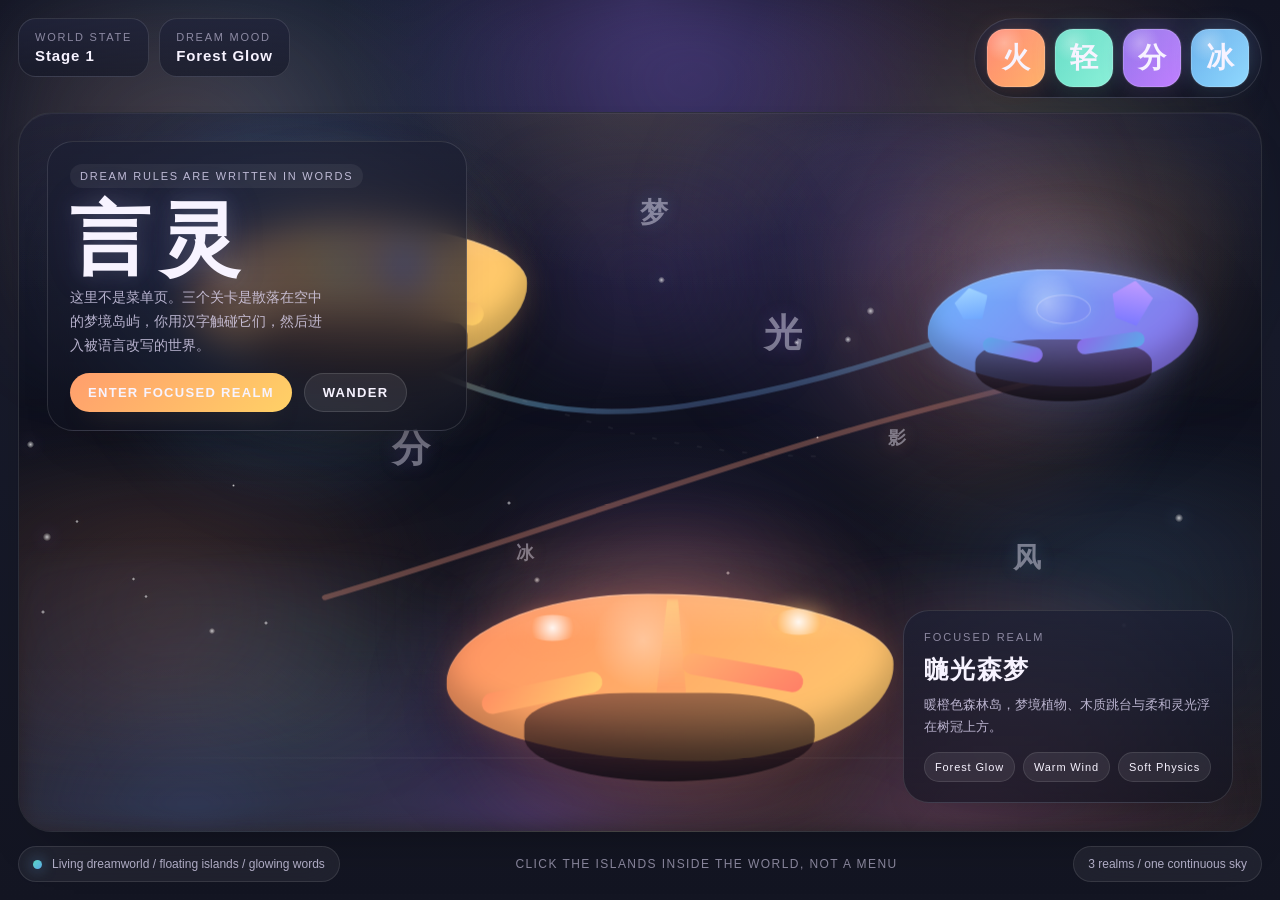
==== commit c6a294ab: "有三个岛屿，但是没有交互" ====
--- a/index.html
+++ b/index.html
@@ -3,32 +3,28 @@
 <head>
   <meta charset="UTF-8" />
   <meta name="viewport" content="width=device-width, initial-scale=1.0, viewport-fit=cover" />
-  <title>&#35328;&#28789; | Dreamworld Home</title>
+  <title>&#35328;&#28789; | Floating Dreamworld</title>
   <style>
     :root {
-      --bg-deep: #1e1f2b;
-      --bg-mid: #272a42;
-      --mist: rgba(162, 123, 255, 0.22);
+      --bg0: #151725;
+      --bg1: #1d2033;
+      --bg2: #282847;
+      --white: #f7f3ff;
+      --ink: #e8e1ff;
+      --ink-soft: rgba(232, 225, 255, 0.76);
+      --line: rgba(255, 255, 255, 0.12);
+      --shadow: rgba(0, 0, 0, 0.42);
       --orange: #ff9e6d;
       --blue: #5da9e9;
       --purple: #8b6be8;
       --cyan: #59d9c2;
       --yellow: #ffd166;
-      --white: #f6f3ff;
-      --ink: #e7e0ff;
-      --ink-soft: rgba(231, 224, 255, 0.74);
-      --glass: rgba(26, 28, 45, 0.46);
-      --glass-strong: rgba(30, 33, 54, 0.7);
-      --line: rgba(255, 255, 255, 0.12);
-      --shadow: rgba(3, 4, 10, 0.44);
+      --red: #ff7f67;
+      --focus-x: 0px;
+      --focus-y: 0px;
+      --focus-scale: 1;
       --font-display: "Trebuchet MS", "Verdana", sans-serif;
-      --font-body: "Segoe UI", "Helvetica Neue", Arial, sans-serif;
-      --camera-x: 0vw;
-      --accent: var(--orange);
-      --accent-2: var(--yellow);
-      --hero-a: #7aa6ff;
-      --hero-b: #9b7bff;
-      --hero-c: #d6f0ff;
+      --font-ui: "Segoe UI", "Helvetica Neue", Arial, sans-serif;
       color-scheme: dark;
     }
 
@@ -43,12 +39,12 @@
       min-height: 100%;
       overflow: hidden;
       background:
-        radial-gradient(circle at top, rgba(87, 91, 164, 0.28), transparent 38%),
-        radial-gradient(circle at 20% 20%, rgba(93, 169, 233, 0.18), transparent 25%),
-        radial-gradient(circle at 80% 14%, rgba(255, 158, 109, 0.12), transparent 24%),
-        linear-gradient(180deg, #141624 0%, #1a1d2c 40%, #171a28 100%);
+        radial-gradient(circle at 20% 14%, rgba(93, 169, 233, 0.18), transparent 24%),
+        radial-gradient(circle at 78% 16%, rgba(255, 158, 109, 0.16), transparent 22%),
+        radial-gradient(circle at 50% 0%, rgba(139, 107, 232, 0.24), transparent 28%),
+        linear-gradient(180deg, #121423 0%, #171a2a 38%, #131522 100%);
       color: var(--ink);
-      font-family: var(--font-body);
+      font-family: var(--font-ui);
     }
 
     body::before,
@@ -62,20 +58,20 @@
 
     body::before {
       background:
-        radial-gradient(circle at 16% 12%, rgba(255, 158, 109, 0.18), transparent 20%),
-        radial-gradient(circle at 78% 18%, rgba(89, 217, 194, 0.14), transparent 18%),
-        radial-gradient(circle at 54% 6%, rgba(139, 107, 232, 0.2), transparent 26%);
-      filter: blur(28px);
-      animation: slowShift 20s ease-in-out infinite alternate;
+        radial-gradient(circle at 14% 18%, rgba(255, 158, 109, 0.18), transparent 20%),
+        radial-gradient(circle at 82% 24%, rgba(89, 217, 194, 0.14), transparent 18%),
+        radial-gradient(circle at 54% 8%, rgba(139, 107, 232, 0.24), transparent 28%);
+      filter: blur(34px);
+      animation: bgDrift 18s ease-in-out infinite alternate;
     }
 
     body::after {
       background-image:
-        radial-gradient(rgba(255, 255, 255, 0.26) 0.7px, transparent 0.7px),
-        radial-gradient(rgba(255, 255, 255, 0.18) 0.6px, transparent 0.6px);
-      background-size: 120px 120px, 70px 70px;
-      background-position: 0 0, 28px 42px;
-      opacity: 0.16;
+        radial-gradient(rgba(255, 255, 255, 0.26) 0.65px, transparent 0.7px),
+        radial-gradient(rgba(255, 255, 255, 0.14) 0.55px, transparent 0.6px);
+      background-size: 110px 110px, 68px 68px;
+      background-position: 0 0, 22px 38px;
+      opacity: 0.18;
       mix-blend-mode: screen;
     }
 
@@ -87,7 +83,6 @@
     }
 
     .shell {
-      position: relative;
       min-height: 100vh;
       display: grid;
       grid-template-rows: auto 1fr auto;
@@ -96,50 +91,55 @@
     }
 
     .topbar {
+      display: grid;
+      grid-template-columns: 1fr auto;
+      gap: 16px;
+      align-items: start;
       position: relative;
-      display: grid;
-      grid-template-columns: auto 1fr auto;
-      gap: 16px;
-      align-items: center;
-      z-index: 5;
-    }
-
-    .brand {
-      display: grid;
-      gap: 2px;
-      padding: 14px 18px;
-      border-radius: 22px;
-      background: linear-gradient(180deg, rgba(34, 37, 60, 0.82), rgba(24, 27, 44, 0.72));
-      border: 1px solid rgba(255, 255, 255, 0.11);
-      box-shadow: 0 18px 44px -30px var(--shadow);
-      backdrop-filter: blur(18px);
-    }
-
-    .brand small {
-      font-size: 11px;
-      letter-spacing: 0.24em;
-      text-transform: uppercase;
-      color: rgba(232, 229, 255, 0.54);
-    }
-
-    .brand strong {
-      font-size: clamp(28px, 4vw, 40px);
-      letter-spacing: 0.14em;
-      color: var(--white);
-      text-shadow: 0 0 26px rgba(165, 135, 255, 0.2);
-    }
-
-    .runes {
-      justify-self: center;
+      z-index: 8;
+    }
+
+    .top-info {
       display: flex;
-      align-items: center;
       gap: 10px;
       flex-wrap: wrap;
+    }
+
+    .chip {
+      padding: 12px 16px;
+      border-radius: 18px;
+      background: linear-gradient(180deg, rgba(32, 35, 58, 0.8), rgba(21, 24, 40, 0.66));
+      border: 1px solid var(--line);
+      box-shadow: 0 18px 40px -30px var(--shadow);
+      backdrop-filter: blur(18px);
+    }
+
+    .chip span {
+      display: block;
+      font-size: 11px;
+      letter-spacing: 0.16em;
+      text-transform: uppercase;
+      color: rgba(232, 225, 255, 0.54);
+    }
+
+    .chip strong {
+      display: block;
+      margin-top: 4px;
+      color: var(--white);
+      font-size: 15px;
+      letter-spacing: 0.06em;
+    }
+
+    .runes {
+      display: flex;
+      flex-wrap: wrap;
+      justify-content: flex-end;
+      gap: 10px;
       padding: 10px 12px;
       border-radius: 999px;
-      background: linear-gradient(180deg, rgba(39, 43, 70, 0.74), rgba(23, 25, 41, 0.68));
-      border: 1px solid rgba(255, 255, 255, 0.11);
-      box-shadow: 0 22px 50px -36px var(--shadow);
+      background: linear-gradient(180deg, rgba(34, 37, 62, 0.76), rgba(20, 22, 37, 0.66));
+      border: 1px solid var(--line);
+      box-shadow: 0 22px 48px -34px var(--shadow);
       backdrop-filter: blur(20px);
     }
 
@@ -154,39 +154,17 @@
       color: var(--white);
       font: 700 28px/1 var(--font-display);
       background:
-        radial-gradient(circle at 28% 24%, rgba(255, 255, 255, 0.28), transparent 34%),
-        linear-gradient(180deg, rgba(255, 255, 255, 0.12), rgba(255, 255, 255, 0.04)),
+        radial-gradient(circle at 30% 24%, rgba(255, 255, 255, 0.28), transparent 32%),
+        linear-gradient(180deg, rgba(255, 255, 255, 0.1), rgba(255, 255, 255, 0.03)),
         var(--tone);
       box-shadow:
         inset 0 0 0 1px rgba(255, 255, 255, 0.16),
         0 0 0 1px rgba(255, 255, 255, 0.08),
-        0 10px 24px -12px rgba(0, 0, 0, 0.36),
-        0 0 30px -10px var(--glow);
+        0 10px 24px -12px rgba(0, 0, 0, 0.34),
+        0 0 28px -10px var(--glow);
       cursor: pointer;
-      overflow: hidden;
-      transition: transform 220ms ease, box-shadow 220ms ease, filter 220ms ease;
-      animation: runeHover 5.6s ease-in-out infinite;
-    }
-
-    .rune::before,
-    .rune::after {
-      content: "";
-      position: absolute;
-      inset: 0;
-      border-radius: inherit;
-      pointer-events: none;
-    }
-
-    .rune::before {
-      background: linear-gradient(135deg, rgba(255, 255, 255, 0.3), transparent 40%);
-      mix-blend-mode: screen;
-    }
-
-    .rune::after {
-      inset: -8px;
-      border: 1px solid rgba(255, 255, 255, 0.18);
-      opacity: 0;
-      transform: scale(0.92);
+      transition: transform 220ms ease, filter 220ms ease, box-shadow 220ms ease;
+      animation: softBob 5.5s ease-in-out infinite;
     }
 
     .rune:hover,
@@ -195,48 +173,10 @@
       transform: translateY(-3px) scale(1.04);
       filter: brightness(1.08);
       box-shadow:
-        inset 0 0 0 1px rgba(255, 255, 255, 0.2),
-        0 0 0 1px rgba(255, 255, 255, 0.12),
-        0 14px 30px -12px rgba(0, 0, 0, 0.4),
-        0 0 42px -10px var(--glow);
-    }
-
-    .rune.active::after {
-      animation: runePulse 1s ease;
-    }
-
-    .status {
-      justify-self: end;
-      display: flex;
-      gap: 10px;
-      flex-wrap: wrap;
-      justify-content: flex-end;
-    }
-
-    .badge {
-      padding: 12px 16px;
-      border-radius: 18px;
-      background: linear-gradient(180deg, rgba(36, 40, 64, 0.8), rgba(23, 26, 43, 0.68));
-      border: 1px solid rgba(255, 255, 255, 0.11);
-      box-shadow: 0 18px 44px -30px var(--shadow);
-      backdrop-filter: blur(18px);
-      min-width: 104px;
-    }
-
-    .badge span {
-      display: block;
-      font-size: 11px;
-      letter-spacing: 0.16em;
-      text-transform: uppercase;
-      color: rgba(232, 229, 255, 0.54);
-    }
-
-    .badge strong {
-      display: block;
-      margin-top: 4px;
-      color: var(--white);
-      font-size: 16px;
-      letter-spacing: 0.06em;
+        inset 0 0 0 1px rgba(255, 255, 255, 0.18),
+        0 0 0 1px rgba(255, 255, 255, 0.1),
+        0 16px 30px -12px rgba(0, 0, 0, 0.38),
+        0 0 42px -8px var(--glow);
     }
 
     .hero {
@@ -245,14 +185,14 @@
       border-radius: 34px;
       overflow: hidden;
       background:
-        radial-gradient(circle at 50% -10%, rgba(255, 209, 102, 0.18), transparent 28%),
-        radial-gradient(circle at 24% 18%, rgba(93, 169, 233, 0.12), transparent 22%),
-        radial-gradient(circle at 76% 22%, rgba(255, 158, 109, 0.12), transparent 22%),
-        linear-gradient(180deg, rgba(18, 21, 35, 0.7), rgba(12, 14, 24, 0.84));
-      border: 1px solid rgba(255, 255, 255, 0.11);
+        radial-gradient(circle at 50% -10%, rgba(255, 209, 102, 0.16), transparent 24%),
+        radial-gradient(circle at 22% 20%, rgba(93, 169, 233, 0.12), transparent 22%),
+        radial-gradient(circle at 80% 18%, rgba(255, 158, 109, 0.12), transparent 20%),
+        linear-gradient(180deg, rgba(15, 18, 31, 0.72), rgba(10, 12, 23, 0.84));
+      border: 1px solid var(--line);
       box-shadow:
         inset 0 1px 0 rgba(255, 255, 255, 0.06),
-        0 26px 60px -34px var(--shadow);
+        0 28px 58px -36px var(--shadow);
     }
 
     .hero::before {
@@ -260,443 +200,181 @@
       position: absolute;
       inset: 0;
       background:
-        linear-gradient(180deg, rgba(255, 255, 255, 0.03), transparent 28%),
+        linear-gradient(180deg, rgba(255, 255, 255, 0.03), transparent 26%),
         linear-gradient(0deg, rgba(255, 255, 255, 0.04), transparent 24%);
+      z-index: 1;
       pointer-events: none;
-      z-index: 1;
-    }
-
-    .sky {
-      position: absolute;
-      inset: 0;
-      overflow: hidden;
-    }
-
-    .sky::before,
-    .sky::after {
-      content: "";
+    }
+
+    .sky,
+    .clouds,
+    .mountains,
+    .glow-fog,
+    .particles,
+    .fragments,
+    .energy-streams,
+    .dropline {
       position: absolute;
       inset: 0;
       pointer-events: none;
     }
 
+    .sky::before,
+    .sky::after,
+    .clouds::before,
+    .clouds::after,
+    .mountains::before,
+    .mountains::after,
+    .glow-fog::before,
+    .glow-fog::after {
+      content: "";
+      position: absolute;
+      inset: 0;
+    }
+
     .sky::before {
       background:
-        radial-gradient(circle at 20% 30%, rgba(93, 169, 233, 0.2), transparent 24%),
-        radial-gradient(circle at 78% 28%, rgba(255, 158, 109, 0.18), transparent 22%),
-        radial-gradient(circle at 58% 18%, rgba(139, 107, 232, 0.18), transparent 26%);
-      filter: blur(26px);
-      animation: slowShift 16s ease-in-out infinite alternate;
+        radial-gradient(circle at 22% 28%, rgba(93, 169, 233, 0.22), transparent 20%),
+        radial-gradient(circle at 70% 18%, rgba(139, 107, 232, 0.2), transparent 24%),
+        radial-gradient(circle at 78% 34%, rgba(255, 158, 109, 0.18), transparent 18%);
+      filter: blur(20px);
+      animation: bgDrift 15s ease-in-out infinite alternate;
     }
 
     .sky::after {
       background:
-        linear-gradient(180deg, rgba(124, 96, 217, 0.08), transparent 22%),
-        linear-gradient(180deg, transparent 46%, rgba(255, 158, 109, 0.08) 100%);
-      mix-blend-mode: screen;
-    }
-
-    .fog {
-      position: absolute;
-      inset: auto -10% -6% -10%;
-      height: 40%;
-      background:
-        radial-gradient(circle at 18% 40%, rgba(93, 169, 233, 0.22), transparent 26%),
-        radial-gradient(circle at 52% 50%, rgba(139, 107, 232, 0.24), transparent 28%),
-        radial-gradient(circle at 80% 42%, rgba(255, 158, 109, 0.18), transparent 24%);
-      filter: blur(38px);
-      opacity: 0.9;
-      animation: fogFlow 14s ease-in-out infinite alternate;
-      z-index: 1;
-    }
-
-    .mountains,
-    .mountains::before,
+        linear-gradient(180deg, rgba(88, 79, 168, 0.08), transparent 28%),
+        linear-gradient(180deg, transparent 42%, rgba(255, 152, 94, 0.08) 100%);
+    }
+
+    .clouds::before {
+      inset: 8% -6% auto -6%;
+      height: 28%;
+      background:
+        radial-gradient(circle at 18% 50%, rgba(105, 132, 226, 0.16), transparent 20%),
+        radial-gradient(circle at 50% 56%, rgba(142, 102, 226, 0.18), transparent 24%),
+        radial-gradient(circle at 82% 44%, rgba(255, 175, 116, 0.16), transparent 18%);
+      filter: blur(34px);
+      animation: cloudFlow 24s ease-in-out infinite alternate;
+    }
+
+    .clouds::after {
+      inset: auto -8% 8% -8%;
+      height: 24%;
+      background:
+        radial-gradient(circle at 26% 50%, rgba(89, 217, 194, 0.1), transparent 18%),
+        radial-gradient(circle at 56% 54%, rgba(93, 169, 233, 0.12), transparent 18%),
+        radial-gradient(circle at 76% 46%, rgba(255, 158, 109, 0.12), transparent 18%);
+      filter: blur(30px);
+      animation: cloudFlow 18s ease-in-out infinite alternate-reverse;
+    }
+
+    .mountains::before {
+      inset: auto 0 0 0;
+      height: 38%;
+      background:
+        radial-gradient(circle at 14% 100%, rgba(48, 64, 107, 0.72), transparent 32%),
+        radial-gradient(circle at 42% 100%, rgba(75, 53, 124, 0.76), transparent 34%),
+        radial-gradient(circle at 76% 100%, rgba(101, 61, 92, 0.68), transparent 30%);
+      filter: blur(12px);
+      opacity: 0.92;
+    }
+
     .mountains::after {
-      position: absolute;
-      inset: auto 0 0 0;
-      height: 42%;
-      pointer-events: none;
-    }
-
-    .mountains {
-      background:
-        linear-gradient(180deg, transparent, rgba(17, 20, 34, 0.74)),
-        radial-gradient(circle at 12% 70%, rgba(63, 81, 126, 0.55), transparent 26%),
-        radial-gradient(circle at 42% 76%, rgba(81, 63, 134, 0.62), transparent 28%),
-        radial-gradient(circle at 74% 74%, rgba(113, 78, 95, 0.58), transparent 24%);
-      z-index: 1;
-      filter: blur(0.5px);
-    }
-
-    .mountains::before {
-      content: "";
-      height: 74%;
-      background:
-        radial-gradient(circle at 18% 100%, rgba(58, 73, 116, 0.62), transparent 34%),
-        radial-gradient(circle at 54% 100%, rgba(79, 58, 127, 0.72), transparent 36%),
-        radial-gradient(circle at 85% 100%, rgba(117, 72, 88, 0.66), transparent 30%);
-      filter: blur(16px);
-      opacity: 0.9;
-    }
-
-    .mountains::after {
-      content: "";
-      inset: auto 8% 12% 8%;
+      inset: auto 8% 10% 8%;
       height: 2px;
-      background: linear-gradient(90deg, transparent, rgba(255, 255, 255, 0.18), transparent);
-      opacity: 0.32;
-    }
-
-    .floating-shards,
-    .particles,
-    .char-fragments,
-    .dropline {
-      position: absolute;
-      inset: 0;
-      pointer-events: none;
-    }
-
-    .floating-shards span,
+      background: linear-gradient(90deg, transparent, rgba(255, 255, 255, 0.16), transparent);
+      opacity: 0.34;
+    }
+
+    .glow-fog::before {
+      inset: auto -10% 12% -10%;
+      height: 38%;
+      background:
+        radial-gradient(circle at 18% 50%, rgba(255, 158, 109, 0.16), transparent 24%),
+        radial-gradient(circle at 52% 44%, rgba(139, 107, 232, 0.18), transparent 26%),
+        radial-gradient(circle at 82% 46%, rgba(93, 169, 233, 0.16), transparent 22%);
+      filter: blur(42px);
+      animation: fogFlow 16s ease-in-out infinite alternate;
+    }
+
+    .glow-fog::after {
+      inset: auto 18% 20% 18%;
+      height: 18%;
+      background: radial-gradient(circle, rgba(255, 255, 255, 0.08), transparent 66%);
+      filter: blur(18px);
+    }
+
     .particles span,
-    .char-fragments span {
+    .fragments span {
       position: absolute;
       display: block;
-    }
-
-    .floating-shards span {
-      width: var(--size);
-      height: var(--size);
-      background:
-        linear-gradient(180deg, rgba(255, 255, 255, 0.24), rgba(255, 255, 255, 0.05)),
-        linear-gradient(135deg, var(--c1), var(--c2));
-      clip-path: polygon(50% 0%, 100% 34%, 76% 100%, 18% 90%, 0% 36%);
-      opacity: 0.8;
-      filter: drop-shadow(0 0 18px rgba(255, 255, 255, 0.12));
-      animation: shardFloat var(--dur) ease-in-out infinite;
     }
 
     .particles span {
       width: var(--size);
       height: var(--size);
       border-radius: 50%;
-      background: radial-gradient(circle, rgba(255, 255, 255, 0.92), rgba(255, 255, 255, 0.1) 70%, transparent 72%);
-      box-shadow: 0 0 18px var(--glow);
+      background: radial-gradient(circle, rgba(255, 255, 255, 0.96), rgba(255, 255, 255, 0.12) 68%, transparent 72%);
+      box-shadow: 0 0 16px var(--glow);
       opacity: 0.75;
       animation: sparkle var(--dur) linear infinite;
     }
 
-    .char-fragments span {
-      color: rgba(241, 237, 255, 0.5);
+    .fragments span {
+      color: rgba(242, 238, 255, 0.44);
       font: 700 var(--size) / 1 var(--font-display);
       text-shadow: 0 0 18px var(--glow);
-      animation: glyphDrift var(--dur) ease-in-out infinite;
-    }
-
-    .viewport {
-      position: absolute;
-      inset: 0;
-      overflow: hidden;
-      z-index: 2;
-    }
-
-    .world-track {
-      position: absolute;
-      inset: 0;
-      width: 300%;
-      display: flex;
-      transform: translateX(calc(var(--camera-x) * -1));
-      transition: transform 900ms cubic-bezier(.2, .72, .12, 1);
-    }
-
-    .realm {
-      position: relative;
-      flex: 0 0 33.333333%;
-      min-width: 0;
-      overflow: hidden;
-    }
-
-    .realm::before {
-      content: "";
-      position: absolute;
-      inset: 0;
-      background: radial-gradient(circle at 50% 50%, var(--realm-glow), transparent 58%);
-      filter: blur(26px);
-      opacity: 0.84;
-      pointer-events: none;
-    }
-
-    .realm::after {
-      content: "";
-      position: absolute;
-      inset: auto 18% 10% 18%;
-      height: 18%;
-      background: radial-gradient(circle, rgba(255, 255, 255, 0.08), transparent 68%);
-      filter: blur(18px);
-      pointer-events: none;
-    }
-
-    .realm-inner {
-      position: absolute;
-      inset: 0;
-    }
-
-    .realm.stage1 {
-      --realm-glow: rgba(255, 167, 99, 0.28);
-      --accent: #ff9e6d;
-      --accent-2: #ffd166;
-    }
-
-    .realm.stage2 {
-      --realm-glow: rgba(103, 139, 255, 0.28);
-      --accent: #5da9e9;
-      --accent-2: #8b6be8;
-    }
-
-    .realm.stage3 {
-      --realm-glow: rgba(255, 113, 90, 0.24);
-      --accent: #ff8f62;
-      --accent-2: #ffcf70;
-    }
-
-    .world-structure {
-      position: absolute;
-      left: 50%;
-      top: 49%;
-      width: min(34vw, 470px);
-      aspect-ratio: 1;
-      transform: translate(-50%, -50%);
-      pointer-events: none;
-      filter: drop-shadow(0 20px 40px rgba(0, 0, 0, 0.28));
-    }
-
-    .world-structure .core {
-      position: absolute;
-      inset: 0;
-      border-radius: 50%;
-      background:
-        radial-gradient(circle at 50% 38%, rgba(255, 255, 255, 0.58), transparent 18%),
-        radial-gradient(circle at 50% 46%, rgba(255, 209, 102, 0.22), transparent 32%),
-        radial-gradient(circle at 50% 58%, var(--accent), transparent 54%);
-      filter: blur(4px);
-      opacity: 0.76;
-      animation: slowRotate 18s linear infinite;
-    }
-
-    .world-structure .island {
-      position: absolute;
-      inset: 22% 18% 20% 18%;
-      border-radius: 46% 54% 48% 52% / 52% 48% 56% 44%;
-      background:
-        radial-gradient(circle at 50% 24%, rgba(255, 255, 255, 0.42), transparent 18%),
-        linear-gradient(180deg, rgba(255, 255, 255, 0.16), transparent 24%),
-        linear-gradient(180deg, var(--accent-2), var(--accent));
-      box-shadow:
-        inset 0 1px 0 rgba(255, 255, 255, 0.28),
-        inset 0 -18px 24px rgba(0, 0, 0, 0.18),
-        0 0 40px -10px var(--realm-glow);
-      animation: islandPulse 8s ease-in-out infinite;
-    }
-
-    .world-structure .underside {
-      position: absolute;
-      inset: 50% 29% 10% 29%;
-      border-radius: 50% 50% 60% 60%;
-      background: linear-gradient(180deg, rgba(60, 28, 48, 0.46), rgba(18, 13, 23, 0.76));
-      filter: blur(0.4px);
-    }
-
-    .world-structure .ring {
-      position: absolute;
-      inset: 10%;
-      border-radius: 50%;
-      border: 1px solid rgba(255, 255, 255, 0.18);
-      box-shadow: 0 0 28px -12px var(--realm-glow);
-      animation: slowRotate 22s linear infinite reverse;
-    }
-
-    .world-structure .ring::before,
-    .world-structure .ring::after {
-      content: "";
-      position: absolute;
-      border-radius: 50%;
-      inset: 14%;
-      border: 1px dashed rgba(255, 255, 255, 0.12);
-    }
-
-    .world-structure .tree {
-      position: absolute;
-      left: 50%;
-      top: 28%;
-      width: 34%;
-      height: 36%;
-      transform: translateX(-50%);
-    }
-
-    .world-structure .trunk {
-      position: absolute;
-      left: 44%;
-      bottom: 0;
-      width: 12%;
-      height: 48%;
-      border-radius: 999px;
-      background: linear-gradient(180deg, rgba(255, 241, 194, 0.94), rgba(255, 158, 109, 0.7));
-      box-shadow: 0 0 18px rgba(255, 209, 102, 0.24);
-    }
-
-    .world-structure .canopy {
-      position: absolute;
-      left: 50%;
-      top: 0;
+      animation: glyphFloat var(--dur) ease-in-out infinite;
+    }
+
+    .energy-streams svg {
       width: 100%;
-      height: 74%;
-      transform: translateX(-50%);
-      border-radius: 50%;
-      background:
-        radial-gradient(circle at 50% 24%, rgba(255, 255, 255, 0.42), transparent 16%),
-        radial-gradient(circle at 34% 50%, rgba(255, 209, 102, 0.78), transparent 26%),
-        radial-gradient(circle at 64% 56%, rgba(255, 158, 109, 0.72), transparent 28%),
-        radial-gradient(circle at 50% 56%, rgba(89, 217, 194, 0.42), transparent 34%);
-      filter: blur(2px);
-      box-shadow: 0 0 30px rgba(255, 185, 112, 0.18);
-      animation: canopyBreathe 7s ease-in-out infinite;
-    }
-
-    .stage2 .world-structure .tree .canopy {
-      background:
-        radial-gradient(circle at 50% 24%, rgba(255, 255, 255, 0.42), transparent 16%),
-        radial-gradient(circle at 34% 50%, rgba(93, 169, 233, 0.76), transparent 26%),
-        radial-gradient(circle at 64% 56%, rgba(139, 107, 232, 0.8), transparent 28%),
-        radial-gradient(circle at 50% 56%, rgba(89, 217, 194, 0.42), transparent 34%);
-      box-shadow: 0 0 30px rgba(129, 150, 255, 0.22);
-    }
-
-    .stage3 .world-structure .tree .canopy {
-      background:
-        radial-gradient(circle at 50% 24%, rgba(255, 255, 255, 0.42), transparent 16%),
-        radial-gradient(circle at 34% 50%, rgba(255, 143, 98, 0.78), transparent 26%),
-        radial-gradient(circle at 64% 56%, rgba(255, 209, 102, 0.8), transparent 28%),
-        radial-gradient(circle at 50% 56%, rgba(171, 76, 98, 0.42), transparent 34%);
-      box-shadow: 0 0 30px rgba(255, 147, 103, 0.22);
-    }
-
-    .platform-cluster span {
-      position: absolute;
-      display: block;
-      border-radius: 24px;
-      background:
-        linear-gradient(180deg, rgba(255, 255, 255, 0.24), rgba(255, 255, 255, 0.06)),
-        linear-gradient(135deg, var(--c1), var(--c2));
-      box-shadow:
-        inset 0 1px 0 rgba(255, 255, 255, 0.24),
-        0 12px 22px -14px rgba(0, 0, 0, 0.42),
-        0 0 24px -14px var(--glow);
-      animation: platformDrift var(--dur) ease-in-out infinite;
-    }
-
-    .platform-cluster span::after {
-      content: "";
-      position: absolute;
-      inset: 4px;
-      border-radius: inherit;
-      border: 1px solid rgba(255, 255, 255, 0.14);
-    }
-
-    .hero-orb {
-      position: absolute;
-      left: 50%;
-      bottom: 22%;
-      width: clamp(38px, 4vw, 62px);
-      aspect-ratio: 1;
-      transform: translateX(-50%);
-      border-radius: 50%;
-      background:
-        radial-gradient(circle at 34% 28%, rgba(255, 255, 255, 0.96), transparent 18%),
-        radial-gradient(circle at 42% 46%, rgba(214, 240, 255, 0.72), transparent 28%),
-        radial-gradient(circle at 62% 64%, rgba(155, 123, 255, 0.58), transparent 32%),
-        linear-gradient(135deg, var(--hero-a), var(--hero-b));
-      box-shadow:
-        inset 0 1px 0 rgba(255, 255, 255, 0.46),
-        inset 0 -10px 18px rgba(49, 27, 109, 0.28),
-        0 0 28px rgba(123, 174, 255, 0.42),
-        0 18px 28px -16px rgba(0, 0, 0, 0.36);
-      animation: orbBounce 4.8s ease-in-out infinite;
-      z-index: 4;
-    }
-
-    .hero-orb::before,
-    .hero-orb::after {
-      content: "";
-      position: absolute;
-      border-radius: 50%;
-      pointer-events: none;
-    }
-
-    .hero-orb::before {
-      inset: 8% 8% 8% 8%;
-      background:
-        radial-gradient(circle at 40% 36%, rgba(255, 255, 255, 0.82), transparent 26%),
-        radial-gradient(circle at 58% 58%, rgba(89, 217, 194, 0.28), transparent 38%);
-      mix-blend-mode: screen;
-      animation: orbEnergy 6.4s linear infinite;
-    }
-
-    .hero-orb::after {
-      inset: -18%;
-      background: radial-gradient(circle, rgba(214, 240, 255, 0.34), transparent 60%);
-      filter: blur(10px);
-      animation: orbAura 4.8s ease-in-out infinite;
-    }
-
-    .trail {
-      position: absolute;
-      left: calc(50% - 84px);
-      bottom: calc(22% + 8px);
-      width: 86px;
-      height: 28px;
-      border-radius: 999px;
-      background: linear-gradient(90deg, rgba(123, 166, 255, 0), rgba(155, 123, 255, 0.4), rgba(214, 240, 255, 0.12));
-      filter: blur(10px);
-      opacity: 0.66;
-      animation: trailWave 4.8s ease-in-out infinite;
-      z-index: 3;
+      height: 100%;
+      overflow: visible;
+      opacity: 0.92;
+      filter: drop-shadow(0 0 14px rgba(170, 191, 255, 0.16));
+    }
+
+    .title-panel,
+    .focus-card {
+      position: absolute;
+      z-index: 8;
+      border-radius: 26px;
+      background: linear-gradient(180deg, rgba(28, 31, 51, 0.76), rgba(16, 18, 31, 0.62));
+      border: 1px solid var(--line);
+      box-shadow: 0 28px 48px -36px var(--shadow);
+      backdrop-filter: blur(18px);
     }
 
     .title-panel {
-      position: absolute;
       left: 28px;
       top: 28px;
       width: min(420px, calc(100% - 56px));
       padding: 22px 22px 18px;
-      border-radius: 26px;
-      background: linear-gradient(180deg, rgba(28, 31, 51, 0.76), rgba(18, 20, 34, 0.62));
-      border: 1px solid rgba(255, 255, 255, 0.11);
-      box-shadow: 0 30px 50px -38px var(--shadow);
-      backdrop-filter: blur(18px);
-      z-index: 5;
-    }
-
-    .title-panel .eyebrow {
+    }
+
+    .eyebrow {
       display: inline-flex;
       align-items: center;
       gap: 8px;
       padding: 6px 10px;
       border-radius: 999px;
       background: rgba(255, 255, 255, 0.06);
-      color: rgba(232, 229, 255, 0.76);
+      color: rgba(232, 225, 255, 0.78);
       font-size: 11px;
-      letter-spacing: 0.14em;
+      letter-spacing: 0.16em;
       text-transform: uppercase;
     }
 
     .title-panel h1 {
       margin: 16px 0 10px;
-      font-size: clamp(42px, 7vw, 78px);
+      font-size: clamp(44px, 7vw, 80px);
       line-height: 0.9;
       letter-spacing: 0.12em;
       color: var(--white);
       text-shadow:
-        0 0 18px rgba(214, 240, 255, 0.14),
+        0 0 20px rgba(214, 240, 255, 0.14),
         0 0 38px rgba(139, 107, 232, 0.18);
     }
 
@@ -722,16 +400,16 @@
       border-radius: 999px;
       padding: 12px 18px;
       color: var(--white);
-      font: 600 13px/1 var(--font-body);
+      font: 600 13px/1 var(--font-ui);
       letter-spacing: 0.1em;
       text-transform: uppercase;
       cursor: pointer;
-      transition: transform 220ms ease, filter 220ms ease, box-shadow 220ms ease;
+      transition: transform 220ms ease, filter 220ms ease;
     }
 
     .cta {
       background: linear-gradient(135deg, var(--orange), var(--yellow));
-      box-shadow: 0 16px 26px -18px rgba(255, 181, 95, 0.6);
+      box-shadow: 0 16px 26px -18px rgba(255, 181, 95, 0.56);
     }
 
     .ghost {
@@ -747,50 +425,43 @@
       filter: brightness(1.06);
     }
 
-    .chapter-card {
-      position: absolute;
+    .focus-card {
       right: 28px;
-      top: 28px;
-      width: min(320px, calc(100% - 56px));
+      bottom: 28px;
+      width: min(330px, calc(100% - 56px));
       padding: 20px;
-      border-radius: 24px;
-      background: linear-gradient(180deg, rgba(28, 31, 51, 0.74), rgba(18, 20, 34, 0.62));
-      border: 1px solid rgba(255, 255, 255, 0.11);
-      box-shadow: 0 30px 50px -38px var(--shadow);
-      backdrop-filter: blur(18px);
-      z-index: 5;
-    }
-
-    .chapter-card small {
+    }
+
+    .focus-card small {
       display: block;
-      color: rgba(232, 229, 255, 0.54);
+      color: rgba(232, 225, 255, 0.54);
       text-transform: uppercase;
       letter-spacing: 0.18em;
       font-size: 11px;
     }
 
-    .chapter-card h2 {
+    .focus-card h2 {
       margin: 10px 0 8px;
-      font-size: 24px;
+      font-size: 25px;
       color: var(--white);
       letter-spacing: 0.05em;
     }
 
-    .chapter-card p {
+    .focus-card p {
       margin: 0;
       color: var(--ink-soft);
       font-size: 13px;
       line-height: 1.7;
     }
 
-    .chapter-tags {
+    .tags {
       margin-top: 14px;
       display: flex;
       flex-wrap: wrap;
       gap: 8px;
     }
 
-    .chapter-tags span {
+    .tags span {
       padding: 8px 10px;
       border-radius: 999px;
       font-size: 11px;
@@ -800,135 +471,188 @@
       border: 1px solid rgba(255, 255, 255, 0.1);
     }
 
-    .stage-nav {
-      position: absolute;
-      left: 50%;
-      bottom: 26px;
-      transform: translateX(-50%);
-      width: min(880px, calc(100% - 36px));
-      padding: 14px;
-      border-radius: 28px;
-      background: linear-gradient(180deg, rgba(29, 32, 52, 0.8), rgba(17, 19, 33, 0.72));
-      border: 1px solid rgba(255, 255, 255, 0.11);
-      box-shadow: 0 28px 48px -36px var(--shadow);
+    .world-window {
+      position: absolute;
+      inset: 0;
+      overflow: hidden;
+      z-index: 3;
+    }
+
+    .world-map {
+      position: absolute;
+      inset: -4% -6% -6% -6%;
+      transform: translate3d(var(--focus-x), var(--focus-y), 0) scale(var(--focus-scale));
+      transform-origin: center center;
+      transition: transform 1100ms cubic-bezier(.2, .72, .12, 1);
+    }
+
+    .island {
+      position: absolute;
+      border: 0;
+      background: none;
+      padding: 0;
+      cursor: pointer;
+      z-index: var(--z);
+      filter: drop-shadow(0 22px 34px rgba(0, 0, 0, 0.28));
+      animation: islandDrift var(--float) ease-in-out infinite;
+      transition: transform 360ms ease, filter 360ms ease;
+    }
+
+    .island:hover,
+    .island:focus-visible,
+    .island.active {
+      transform: scale(1.04);
+      filter: drop-shadow(0 28px 40px rgba(0, 0, 0, 0.34));
+      outline: none;
+    }
+
+    .island-visual {
+      position: relative;
+      width: 100%;
+      height: 100%;
+    }
+
+    .halo {
+      position: absolute;
+      inset: -10%;
+      border-radius: 50%;
+      background: radial-gradient(circle, var(--glow), transparent 62%);
+      filter: blur(20px);
+      opacity: 0.8;
+      animation: pulseGlow 6s ease-in-out infinite;
+    }
+
+    .land {
+      position: absolute;
+      inset: 18% 10% 18% 10%;
+      border-radius: 45% 55% 44% 56% / 54% 42% 58% 46%;
+      background:
+        radial-gradient(circle at 44% 28%, rgba(255, 255, 255, 0.34), transparent 18%),
+        linear-gradient(180deg, rgba(255, 255, 255, 0.14), transparent 28%),
+        linear-gradient(135deg, var(--top1), var(--top2));
+      box-shadow:
+        inset 0 1px 0 rgba(255, 255, 255, 0.26),
+        inset 0 -18px 24px rgba(0, 0, 0, 0.22),
+        0 0 34px -10px var(--glow);
+    }
+
+    .underside {
+      position: absolute;
+      inset: 56% 24% 10% 24%;
+      border-radius: 45% 45% 62% 62%;
+      background: linear-gradient(180deg, rgba(55, 24, 36, 0.48), rgba(15, 11, 18, 0.82));
+      filter: blur(0.4px);
+    }
+
+    .detail {
+      position: absolute;
+      inset: 0;
+    }
+
+    .detail span {
+      position: absolute;
+      display: block;
+      pointer-events: none;
+    }
+
+    .orb-avatar {
+      position: absolute;
+      width: clamp(30px, 3vw, 48px);
+      aspect-ratio: 1;
+      border-radius: 50%;
+      background:
+        radial-gradient(circle at 34% 28%, rgba(255, 255, 255, 0.96), transparent 18%),
+        radial-gradient(circle at 44% 46%, rgba(214, 240, 255, 0.72), transparent 28%),
+        radial-gradient(circle at 62% 66%, rgba(155, 123, 255, 0.58), transparent 32%),
+        linear-gradient(135deg, #7aa6ff, #9b7bff);
+      box-shadow:
+        inset 0 1px 0 rgba(255, 255, 255, 0.46),
+        inset 0 -10px 18px rgba(49, 27, 109, 0.28),
+        0 0 28px rgba(123, 174, 255, 0.44),
+        0 12px 20px -12px rgba(0, 0, 0, 0.36);
+      z-index: 7;
+      animation: orbBounce 4.8s ease-in-out infinite;
+    }
+
+    .orb-avatar::before,
+    .orb-avatar::after {
+      content: "";
+      position: absolute;
+      border-radius: 50%;
+      pointer-events: none;
+    }
+
+    .orb-avatar::before {
+      inset: 8%;
+      background:
+        radial-gradient(circle at 40% 36%, rgba(255, 255, 255, 0.82), transparent 26%),
+        radial-gradient(circle at 58% 58%, rgba(89, 217, 194, 0.28), transparent 38%);
+      animation: orbSpin 6.2s linear infinite;
+    }
+
+    .orb-avatar::after {
+      inset: -20%;
+      background: radial-gradient(circle, rgba(214, 240, 255, 0.34), transparent 60%);
+      filter: blur(10px);
+      animation: pulseGlow 4.8s ease-in-out infinite;
+    }
+
+    .path-highlight {
+      position: absolute;
+      inset: 0;
+      z-index: 2;
+      pointer-events: none;
+      opacity: 0.92;
+    }
+
+    .path-highlight svg {
+      width: 100%;
+      height: 100%;
+    }
+
+    .footer {
+      position: relative;
+      z-index: 8;
+      display: grid;
+      grid-template-columns: auto 1fr auto;
+      gap: 16px;
+      align-items: center;
+    }
+
+    .pulse,
+    .orbital {
+      padding: 10px 14px;
+      border-radius: 999px;
+      background: rgba(255, 255, 255, 0.06);
+      border: 1px solid rgba(255, 255, 255, 0.1);
+      color: rgba(232, 225, 255, 0.72);
+      font-size: 12px;
       backdrop-filter: blur(18px);
-      z-index: 6;
-    }
-
-    .stage-nav-header {
-      display: flex;
-      align-items: center;
-      justify-content: space-between;
-      gap: 14px;
-      padding: 0 6px 12px;
-    }
-
-    .stage-nav-header strong {
-      color: rgba(241, 238, 255, 0.92);
-      letter-spacing: 0.14em;
+    }
+
+    .pulse::before {
+      content: "";
+      display: inline-block;
+      width: 9px;
+      height: 9px;
+      margin-right: 10px;
+      border-radius: 50%;
+      background: linear-gradient(135deg, var(--cyan), var(--blue));
+      box-shadow: 0 0 14px rgba(93, 169, 233, 0.6);
+      animation: blink 2.2s ease-in-out infinite;
+      vertical-align: middle;
+    }
+
+    .footer-text {
+      text-align: center;
+      color: rgba(232, 225, 255, 0.54);
       font-size: 12px;
+      letter-spacing: 0.12em;
       text-transform: uppercase;
     }
 
-    .stage-nav-header span {
-      color: rgba(232, 229, 255, 0.62);
-      font-size: 12px;
-    }
-
-    .stage-list {
-      display: grid;
-      grid-template-columns: repeat(3, minmax(0, 1fr));
-      gap: 12px;
-    }
-
-    .stage-node {
-      position: relative;
-      min-height: 108px;
-      border: 0;
-      border-radius: 22px;
-      text-align: left;
-      padding: 16px 16px 14px;
-      color: var(--white);
-      cursor: pointer;
-      overflow: hidden;
-      background:
-        radial-gradient(circle at 16% 14%, rgba(255, 255, 255, 0.24), transparent 22%),
-        linear-gradient(135deg, var(--node-a), var(--node-b));
-      box-shadow:
-        inset 0 1px 0 rgba(255, 255, 255, 0.2),
-        0 16px 30px -18px rgba(0, 0, 0, 0.38);
-      transition: transform 220ms ease, box-shadow 220ms ease, filter 220ms ease;
-    }
-
-    .stage-node::before {
-      content: "";
-      position: absolute;
-      inset: auto -18% -54% auto;
-      width: 120px;
-      height: 120px;
-      border-radius: 50%;
-      background: rgba(255, 255, 255, 0.16);
-      filter: blur(14px);
-      opacity: 0.9;
-    }
-
-    .stage-node::after {
-      content: "";
-      position: absolute;
-      inset: 6px;
-      border-radius: 18px;
-      border: 1px solid rgba(255, 255, 255, 0.18);
-      opacity: 0.72;
-    }
-
-    .stage-node:hover,
-    .stage-node:focus-visible {
-      transform: translateY(-3px);
-      filter: brightness(1.06);
-      box-shadow:
-        inset 0 1px 0 rgba(255, 255, 255, 0.24),
-        0 22px 36px -18px rgba(0, 0, 0, 0.42);
-    }
-
-    .stage-node.active {
-      transform: translateY(-4px) scale(1.01);
-      box-shadow:
-        inset 0 1px 0 rgba(255, 255, 255, 0.24),
-        0 24px 40px -16px rgba(0, 0, 0, 0.44),
-        0 0 36px -16px var(--node-glow);
-    }
-
-    .stage-node small,
-    .stage-node strong,
-    .stage-node span {
-      position: relative;
-      z-index: 1;
-      display: block;
-    }
-
-    .stage-node small {
-      font-size: 11px;
-      letter-spacing: 0.16em;
-      text-transform: uppercase;
-      color: rgba(255, 255, 255, 0.74);
-    }
-
-    .stage-node strong {
-      margin-top: 6px;
-      font-size: 22px;
-      letter-spacing: 0.04em;
-    }
-
-    .stage-node span {
-      margin-top: 8px;
-      font-size: 12px;
-      line-height: 1.5;
-      color: rgba(255, 255, 255, 0.82);
-      max-width: 20ch;
-    }
-
     .dropline {
-      z-index: 7;
+      z-index: 9;
       overflow: hidden;
     }
 
@@ -945,7 +669,7 @@
       font: 700 34px/1 var(--font-display);
       border-radius: 22px;
       background:
-        radial-gradient(circle at 30% 24%, rgba(255, 255, 255, 0.26), transparent 28%),
+        radial-gradient(circle at 30% 24%, rgba(255, 255, 255, 0.24), transparent 28%),
         linear-gradient(180deg, rgba(255, 255, 255, 0.16), rgba(255, 255, 255, 0.03)),
         var(--tone);
       box-shadow:
@@ -966,76 +690,15 @@
       animation: runeRipple 1.6s ease-out infinite;
     }
 
-    .footer {
-      position: relative;
-      display: grid;
-      grid-template-columns: auto 1fr auto;
-      gap: 16px;
-      align-items: center;
-      z-index: 5;
-    }
-
-    .pulse {
-      display: inline-flex;
-      align-items: center;
-      gap: 10px;
-      padding: 10px 14px;
-      border-radius: 999px;
-      background: rgba(255, 255, 255, 0.06);
-      border: 1px solid rgba(255, 255, 255, 0.1);
-      color: rgba(232, 229, 255, 0.72);
-      font-size: 12px;
-      backdrop-filter: blur(18px);
-    }
-
-    .pulse::before {
-      content: "";
-      width: 9px;
-      height: 9px;
-      border-radius: 50%;
-      background: linear-gradient(135deg, var(--cyan), var(--blue));
-      box-shadow: 0 0 14px rgba(93, 169, 233, 0.64);
-      animation: blink 2.2s ease-in-out infinite;
-    }
-
-    .footer-text {
-      color: rgba(232, 229, 255, 0.54);
-      font-size: 12px;
-      letter-spacing: 0.12em;
-      text-transform: uppercase;
-      text-align: center;
-    }
-
-    .orbital {
-      justify-self: end;
-      display: flex;
-      align-items: center;
-      gap: 10px;
-      color: rgba(232, 229, 255, 0.72);
-      font-size: 12px;
-      padding: 10px 14px;
-      border-radius: 999px;
-      background: rgba(255, 255, 255, 0.06);
-      border: 1px solid rgba(255, 255, 255, 0.1);
-      backdrop-filter: blur(18px);
-    }
-
-    .orbital strong {
-      color: var(--white);
-      letter-spacing: 0.12em;
-      text-transform: uppercase;
-      font-size: 11px;
-    }
-
     .error-state {
       min-height: 100vh;
       display: grid;
       place-items: center;
       padding: 24px;
       text-align: center;
+      color: var(--white);
       background: linear-gradient(180deg, #141624, #1a1d2c);
-      color: var(--white);
-      font-family: var(--font-body);
+      font-family: var(--font-ui);
     }
 
     .error-state p {
@@ -1047,81 +710,61 @@
       box-shadow: 0 18px 34px -28px var(--shadow);
     }
 
-    @keyframes slowShift {
+    @keyframes bgDrift {
       from { transform: translate3d(-2%, -1%, 0) scale(1); }
       to { transform: translate3d(2%, 2%, 0) scale(1.06); }
     }
 
+    @keyframes cloudFlow {
+      from { transform: translateX(-2%) translateY(0); }
+      to { transform: translateX(3%) translateY(-4%); }
+    }
+
     @keyframes fogFlow {
       from { transform: translateX(-2%) translateY(0); }
-      to { transform: translateX(3%) translateY(-5%); }
-    }
-
-    @keyframes shardFloat {
-      0%, 100% { transform: translateY(0) rotate(0deg); }
-      50% { transform: translateY(-16px) rotate(8deg); }
+      to { transform: translateX(2%) translateY(-5%); }
     }
 
     @keyframes sparkle {
       0% { transform: translate3d(0, 0, 0) scale(0.7); opacity: 0; }
-      20% { opacity: 0.78; }
-      100% { transform: translate3d(var(--dx), var(--dy), 0) scale(1.3); opacity: 0; }
-    }
-
-    @keyframes glyphDrift {
-      0%, 100% { transform: translateY(0) rotate(-4deg); opacity: 0.3; }
+      18% { opacity: 0.76; }
+      100% { transform: translate3d(var(--dx), var(--dy), 0) scale(1.22); opacity: 0; }
+    }
+
+    @keyframes glyphFloat {
+      0%, 100% { transform: translateY(0) rotate(-4deg); opacity: 0.32; }
       50% { transform: translateY(-14px) rotate(4deg); opacity: 0.62; }
     }
 
-    @keyframes platformDrift {
-      0%, 100% { transform: translateY(0) rotate(var(--rot)); }
-      50% { transform: translateY(-10px) rotate(calc(var(--rot) + 1.5deg)); }
-    }
-
-    @keyframes slowRotate {
+    @keyframes islandDrift {
+      0%, 100% { translate: 0 0; }
+      50% { translate: 0 -10px; }
+    }
+
+    @keyframes pulseGlow {
+      0%, 100% { opacity: 0.56; transform: scale(0.96); }
+      50% { opacity: 0.92; transform: scale(1.08); }
+    }
+
+    @keyframes softBob {
+      0%, 100% { transform: translateY(0); }
+      50% { transform: translateY(-2px); }
+    }
+
+    @keyframes orbBounce {
+      0%, 100% { transform: translateY(0) scale(1, 1); }
+      35% { transform: translateY(-10px) scale(1.05, 0.96); }
+      60% { transform: translateY(-4px) scale(0.98, 1.03); }
+    }
+
+    @keyframes orbSpin {
       from { transform: rotate(0deg); }
       to { transform: rotate(360deg); }
     }
 
-    @keyframes islandPulse {
-      0%, 100% { transform: scale(1); }
-      50% { transform: scale(1.02); }
-    }
-
-    @keyframes canopyBreathe {
-      0%, 100% { transform: translateX(-50%) scale(1); }
-      50% { transform: translateX(-50%) scale(1.03); }
-    }
-
-    @keyframes orbBounce {
-      0%, 100% { transform: translateX(-50%) translateY(0) scale(1, 1); }
-      35% { transform: translateX(-50%) translateY(-12px) scale(1.05, 0.96); }
-      60% { transform: translateX(-50%) translateY(-6px) scale(0.98, 1.03); }
-    }
-
-    @keyframes orbEnergy {
-      from { transform: rotate(0deg) scale(1); }
-      to { transform: rotate(360deg) scale(1.02); }
-    }
-
-    @keyframes orbAura {
-      0%, 100% { opacity: 0.58; transform: scale(0.96); }
-      50% { opacity: 0.9; transform: scale(1.08); }
-    }
-
-    @keyframes trailWave {
-      0%, 100% { opacity: 0.36; transform: scaleX(0.82); }
-      50% { opacity: 0.82; transform: scaleX(1); }
-    }
-
-    @keyframes runeHover {
-      0%, 100% { transform: translateY(0); }
-      50% { transform: translateY(-2px); }
-    }
-
-    @keyframes runePulse {
-      0% { opacity: 0.18; transform: scale(0.92); }
-      100% { opacity: 0; transform: scale(1.18); }
+    @keyframes blink {
+      0%, 100% { opacity: 0.5; transform: scale(0.9); }
+      50% { opacity: 1; transform: scale(1.08); }
     }
 
     @keyframes runeFall {
@@ -1142,35 +785,21 @@
       to { opacity: 0; transform: scale(1.16); }
     }
 
-    @keyframes blink {
-      0%, 100% { opacity: 0.5; transform: scale(0.9); }
-      50% { opacity: 1; transform: scale(1.08); }
-    }
-
-    @media (max-width: 1080px) {
+    @media (max-width: 980px) {
       .topbar {
         grid-template-columns: 1fr;
       }
 
       .runes {
-        justify-self: start;
-      }
-
-      .status {
-        justify-self: start;
-      }
-
-      .title-panel,
-      .chapter-card {
-        width: min(340px, calc(100% - 40px));
-      }
-
-      .world-structure {
-        width: min(46vw, 420px);
-      }
-    }
-
-    @media (max-width: 840px) {
+        justify-content: flex-start;
+      }
+
+      .title-panel {
+        width: min(390px, calc(100% - 40px));
+      }
+    }
+
+    @media (max-width: 780px) {
       .shell {
         padding-left: 12px;
         padding-right: 12px;
@@ -1181,29 +810,17 @@
       }
 
       .title-panel {
+        left: 18px;
         top: 18px;
+        width: calc(100% - 36px);
+        padding: 18px;
+      }
+
+      .focus-card {
         left: 18px;
-        padding: 18px;
-      }
-
-      .chapter-card {
-        top: auto;
         right: 18px;
-        bottom: 154px;
-      }
-
-      .stage-nav {
         bottom: 18px;
-        width: calc(100% - 24px);
-      }
-
-      .stage-list {
-        gap: 10px;
-      }
-
-      .stage-node {
-        min-height: 98px;
-        padding: 14px;
+        width: auto;
       }
 
       .footer {
@@ -1214,58 +831,12 @@
       .footer-text {
         text-align: left;
       }
-
-      .orbital {
-        justify-self: start;
-      }
-    }
-
-    @media (max-width: 700px) {
-      .hero {
-        min-height: 68vh;
-      }
-
-      .title-panel {
-        width: calc(100% - 36px);
-      }
-
-      .chapter-card {
-        left: 18px;
-        right: 18px;
-        width: auto;
-        bottom: 190px;
-      }
-
-      .world-structure {
-        width: min(66vw, 360px);
-        top: 52%;
-      }
-
-      .stage-list {
-        grid-template-columns: 1fr;
-      }
-
-      .stage-node span {
-        max-width: none;
-      }
-
-      .hero-orb {
-        bottom: 20%;
-      }
-    }
-
-    @media (max-width: 520px) {
-      .shell {
-        gap: 10px;
-      }
-
-      .brand strong {
-        font-size: 28px;
-      }
-
+    }
+
+    @media (max-width: 560px) {
       .runes {
+        gap: 8px;
         padding: 8px 10px;
-        gap: 8px;
       }
 
       .rune {
@@ -1279,27 +850,18 @@
       }
 
       .title-panel p,
-      .chapter-card p {
+      .focus-card p {
         font-size: 12px;
       }
 
-      .chapter-card {
-        bottom: 206px;
-      }
-
-      .stage-nav-header {
-        align-items: flex-start;
-        flex-direction: column;
-      }
-
-      .badge {
-        min-width: 0;
+      .chip {
+        min-width: calc(50% - 5px);
       }
     }
   </style>
 </head>
 <body>
-  <div id="app" aria-label="&#35328;&#28789; dreamworld home"></div>
+  <div id="app" aria-label="&#35328;&#28789; floating dreamworld home"></div>
   <script>
     (function () {
       try {
@@ -1310,34 +872,61 @@
             id: 0,
             stage: "Stage 1",
             title: "\u6686\u5149\u68ee\u68a6",
-            subtitle: "Warm Forest Dream",
-            desc: "\u6696\u6a59\u8272\u68ee\u6797\u7cfb\u4e16\u754c\uff0c\u6f02\u6d6e\u6728\u53f0\u3001\u53d1\u5149\u690d\u7269\u3001\u53ef\u88ab\u6c49\u5b57\u6539\u5199\u7684\u67d4\u8f6f\u7269\u7406\u89c4\u5219\u3002",
-            tags: ["Forest Glow", "Warm Magic", "Soft Physics"],
-            nodeA: "#ff9e6d",
-            nodeB: "#ffd166",
-            glow: "rgba(255, 186, 112, 0.5)"
+            desc: "\u6696\u6a59\u8272\u68ee\u6797\u5c9b\uff0c\u68a6\u5883\u690d\u7269\u3001\u6728\u8d28\u8df3\u53f0\u4e0e\u67d4\u548c\u7075\u5149\u6d6e\u5728\u6811\u51a0\u4e0a\u65b9\u3002",
+            tags: ["Forest Glow", "Warm Wind", "Soft Physics"],
+            glow: "rgba(255, 176, 112, 0.44)",
+            top1: "#ffb07a",
+            top2: "#ffd166",
+            x: 18,
+            y: 16,
+            w: 28,
+            h: 26,
+            z: 5,
+            scale: 0.92,
+            float: "8.4s",
+            focusX: 14,
+            focusY: 12,
+            focusScale: 1.18
           },
           {
             id: 1,
             stage: "Stage 2",
-            title: "\u84dd\u7d2b\u6d6e\u754c",
-            subtitle: "Azure Floating Veil",
-            desc: "\u68a6\u5883\u84dd\u7d2b\u7a7a\u95f4\uff0c\u6c34\u6676\u3001\u661f\u96fe\u3001\u88ab\u8bed\u8a00\u6258\u4e3e\u7684\u6f02\u6d6e\u9053\u8def\uff0c\u6c14\u8d28\u66f4\u5e7d\u6df1\u3002",
-            tags: ["Crystal Drift", "Blue Void", "Rune Echo"],
-            nodeA: "#5da9e9",
-            nodeB: "#8b6be8",
-            glow: "rgba(123, 145, 255, 0.52)"
+            title: "\u84dd\u7d2b\u5931\u91cd\u5c9b",
+            desc: "\u84dd\u7d2b\u8272\u5931\u91cd\u6d6e\u754c\uff0c\u661f\u5c18\u3001\u6c34\u6676\u4e0e\u53cd\u91cd\u529b\u77f3\u5757\u5728\u7a7a\u4e2d\u76f8\u4e92\u62c9\u626f\u3002",
+            tags: ["Crystal Drift", "Blue Void", "Zero Gravity"],
+            glow: "rgba(128, 154, 255, 0.42)",
+            top1: "#6eb7ff",
+            top2: "#8b6be8",
+            x: 63,
+            y: 21,
+            w: 24,
+            h: 23,
+            z: 4,
+            scale: 0.86,
+            float: "7.6s",
+            focusX: -16,
+            focusY: 10,
+            focusScale: 1.22
           },
           {
             id: 2,
             stage: "Stage 3",
-            title: "\u708e\u6d6a\u626d\u57df",
-            subtitle: "Twisted Ember Realm",
-            desc: "\u7ea2\u6a59\u8272\u626d\u66f2\u4e16\u754c\uff0c\u7a7a\u95f4\u88ab\u70ed\u91cf\u4e0e\u8bed\u8a00\u6495\u626f\uff0c\u5e73\u53f0\u50cf\u71c3\u70e7\u7684\u8bd7\u53e5\u4e00\u6837\u6d6a\u52a8\u3002",
-            tags: ["Ember Tide", "Shifting Space", "Fire Script"],
-            nodeA: "#ff8f62",
-            nodeB: "#ffcf70",
-            glow: "rgba(255, 160, 96, 0.5)"
+            title: "\u708e\u9699\u626d\u57df",
+            desc: "\u7ea2\u6a59\u8272\u626d\u66f2\u5c9b\u5c7f\uff0c\u788e\u88c2\u5e73\u53f0\u4e0e\u53d1\u5149\u88c2\u7f1d\u628a\u7a7a\u95f4\u62c9\u6210\u4e0d\u7a33\u5b9a\u7684\u8bd7\u53e5\u3002",
+            tags: ["Ember Rift", "Broken Space", "Fire Script"],
+            glow: "rgba(255, 138, 98, 0.42)",
+            top1: "#ff8f62",
+            top2: "#ffcf70",
+            x: 34,
+            y: 56,
+            w: 34,
+            h: 28,
+            z: 6,
+            scale: 1,
+            float: "9.2s",
+            focusX: 4,
+            focusY: -12,
+            focusScale: 1.14
           }
         ];
 
@@ -1351,75 +940,71 @@
         app.innerHTML = [
           '<main class="shell">',
           '  <header class="topbar">',
-          '    <div class="brand"><small>Indie Puzzle Platformer</small><strong>&#35328;&#28789;</strong></div>',
+          '    <div class="top-info">',
+          '      <div class="chip"><span>World State</span><strong id="focusStage">Stage 1</strong></div>',
+          '      <div class="chip"><span>Dream Mood</span><strong id="focusMood">Warm Forest Glow</strong></div>',
+          '    </div>',
           '    <div class="runes" id="runeBar" aria-label="Rule runes"></div>',
-          '    <div class="status">',
-          '      <div class="badge"><span>Current Focus</span><strong id="focusStage">Stage 1</strong></div>',
-          '      <div class="badge"><span>Dream Rules</span><strong>4 Glyphs</strong></div>',
-          '    </div>',
           '  </header>',
           '  <section class="hero">',
           '    <div class="sky"></div>',
-          '    <div class="fog"></div>',
+          '    <div class="clouds"></div>',
           '    <div class="mountains"></div>',
-          '    <div class="floating-shards" id="shards"></div>',
+          '    <div class="glow-fog"></div>',
           '    <div class="particles" id="particles"></div>',
-          '    <div class="char-fragments" id="charFragments"></div>',
-          '    <div class="viewport">',
-          '      <div class="world-track" id="worldTrack"></div>',
-          '    </div>',
+          '    <div class="fragments" id="fragments"></div>',
+          '    <div class="energy-streams" id="energyStreams"></div>',
           '    <div class="title-panel">',
           '      <span class="eyebrow">Dream rules are written in words</span>',
           '      <h1>&#35328;&#28789;</h1>',
-          '      <p>&#29992;&#27721;&#23383;&#25913;&#20889;&#26790;&#22659;&#7269;&#29702;&#30340; 2D &#21019;&#24847;&#35299;&#35868;&#28216;&#25103;&#12290;&#39318;&#39029;&#19981;&#26159;&#33756;&#21333;&#65292;&#32780;&#26159;&#19968;&#20010;&#27963;&#30528;&#30340;&#28418;&#28014;&#19990;&#30028;&#12290;</p>',
+          '      <p>&#36825;&#37324;&#19981;&#26159;&#33756;&#21333;&#39029;&#12290;&#19977;&#20010;&#20851;&#21345;&#26159;&#25955;&#33853;&#22312;&#31354;&#20013;&#30340;&#26790;&#22659;&#23707;&#23679;&#65292;&#20320;&#29992;&#27721;&#23383;&#35302;&#30896;&#23427;&#20204;&#65292;&#28982;&#21518;&#36827;&#20837;&#34987;&#35821;&#35328;&#25913;&#20889;&#30340;&#19990;&#30028;&#12290;</p>',
           '      <div class="actions">',
-          '        <button class="cta" type="button" id="enterBtn">Enter Dream</button>',
-          '        <button class="ghost" type="button" id="cycleBtn">Shift Realm</button>',
+          '        <button class="cta" type="button" id="enterBtn">Enter Focused Realm</button>',
+          '        <button class="ghost" type="button" id="wanderBtn">Wander</button>',
           '      </div>',
           '    </div>',
-          '    <aside class="chapter-card" id="chapterCard">',
-          '      <small>Realm Preview</small>',
-          '      <h2 id="chapterTitle"></h2>',
-          '      <p id="chapterDesc"></p>',
-          '      <div class="chapter-tags" id="chapterTags"></div>',
+          '    <div class="world-window">',
+          '      <div class="world-map" id="worldMap">',
+          '        <div class="path-highlight" id="pathHighlight"></div>',
+          '      </div>',
+          '    </div>',
+          '    <aside class="focus-card">',
+          '      <small>Focused Realm</small>',
+          '      <h2 id="focusTitle"></h2>',
+          '      <p id="focusDesc"></p>',
+          '      <div class="tags" id="focusTags"></div>',
           '    </aside>',
-          '    <div class="stage-nav">',
-          '      <div class="stage-nav-header">',
-          '        <strong>Dream Stages</strong>',
-          '        <span>&#28857;&#20987;&#28418;&#28014;&#33410;&#28857;&#65292;&#38236;&#22836;&#20250;&#24179;&#28369;&#31227;&#21521;&#23545;&#24212;&#26790;&#22659;&#21306;&#22495;</span>',
-          '      </div>',
-          '      <div class="stage-list" id="stageList"></div>',
-          '    </div>',
           '    <div class="dropline" id="dropline"></div>',
           '  </section>',
           '  <footer class="footer">',
-          '    <div class="pulse">Living world / floating particles / glowing glyphs</div>',
-          '    <div class="footer-text">Hackathon-ready homepage concept / deep color / dreamlike platformer mood</div>',
-          '    <div class="orbital"><strong>Hero Form</strong><span>Ling Orb</span></div>',
+          '    <div class="pulse">Living dreamworld / floating islands / glowing words</div>',
+          '    <div class="footer-text">Click the islands inside the world, not a menu</div>',
+          '    <div class="orbital">3 realms / one continuous sky</div>',
           '  </footer>',
           '</main>'
         ].join("");
 
         var root = document.documentElement;
-        var worldTrack = document.getElementById("worldTrack");
-        var stageList = document.getElementById("stageList");
-        var chapterTitle = document.getElementById("chapterTitle");
-        var chapterDesc = document.getElementById("chapterDesc");
-        var chapterTags = document.getElementById("chapterTags");
+        var runeBar = document.getElementById("runeBar");
+        var worldMap = document.getElementById("worldMap");
+        var focusTitle = document.getElementById("focusTitle");
+        var focusDesc = document.getElementById("focusDesc");
+        var focusTags = document.getElementById("focusTags");
         var focusStage = document.getElementById("focusStage");
+        var focusMood = document.getElementById("focusMood");
+        var pathHighlight = document.getElementById("pathHighlight");
         var dropline = document.getElementById("dropline");
-        var runeBar = document.getElementById("runeBar");
-        var cycleBtn = document.getElementById("cycleBtn");
+        var wanderBtn = document.getElementById("wanderBtn");
         var enterBtn = document.getElementById("enterBtn");
         var currentStage = 0;
+        var islands = [];
 
         buildRunes();
         buildAmbient();
-        buildWorlds();
-        buildStageNodes();
+        buildWorld();
         setStage(0);
 
-        cycleBtn.addEventListener("click", function () {
+        wanderBtn.addEventListener("click", function () {
           setStage((currentStage + 1) % stageData.length);
         });
 
@@ -1440,84 +1025,140 @@
               button.classList.remove("active");
               void button.offsetWidth;
               button.classList.add("active");
-              spawnRune(rune, 20 + index * 18 + Math.random() * 8);
+              spawnRune(rune, 24 + index * 16 + Math.random() * 8);
             });
             runeBar.appendChild(button);
           });
         }
 
         function buildAmbient() {
-          fillShards(document.getElementById("shards"));
           fillParticles(document.getElementById("particles"));
-          fillChars(document.getElementById("charFragments"));
+          fillFragments(document.getElementById("fragments"));
+          drawPaths();
         }
 
-        function buildWorlds() {
-          stageData.forEach(function (stage, index) {
-            var realm = document.createElement("section");
-            realm.className = "realm stage" + (index + 1);
-            realm.innerHTML = [
-              '<div class="realm-inner">',
-              '  <div class="platform-cluster">',
-              '    <span style="left:18%; top:56%; width:18%; height:18px; --c1:' + stage.nodeA + '; --c2:' + stage.nodeB + '; --dur:7.4s; --rot:-8deg;"></span>',
-              '    <span style="left:64%; top:44%; width:14%; height:16px; --c1:' + stage.nodeB + '; --c2:' + stage.nodeA + '; --dur:6.6s; --rot:10deg;"></span>',
-              '    <span style="left:56%; top:66%; width:12%; height:14px; --c1:' + stage.nodeA + '; --c2:' + stage.nodeB + '; --dur:8.2s; --rot:6deg;"></span>',
-              '    <span style="left:32%; top:34%; width:16%; height:16px; --c1:' + stage.nodeB + '; --c2:' + stage.nodeA + '; --dur:7.8s; --rot:-4deg;"></span>',
-              '  </div>',
-              '  <div class="world-structure">',
-              '    <div class="core"></div>',
-              '    <div class="ring"></div>',
-              '    <div class="island"></div>',
-              '    <div class="underside"></div>',
-              '    <div class="tree"><div class="canopy"></div><div class="trunk"></div></div>',
-              '  </div>',
-              '  <div class="trail"></div>',
-              '  <div class="hero-orb"></div>',
-              '</div>'
-            ].join("");
-            worldTrack.appendChild(realm);
-          });
-        }
-
-        function buildStageNodes() {
+        function buildWorld() {
           stageData.forEach(function (stage) {
             var button = document.createElement("button");
-            button.className = "stage-node";
+            button.className = "island";
             button.type = "button";
             button.dataset.stage = String(stage.id);
-            button.style.setProperty("--node-a", stage.nodeA);
-            button.style.setProperty("--node-b", stage.nodeB);
-            button.style.setProperty("--node-glow", stage.glow);
-            button.innerHTML = [
-              '<small>' + stage.stage + '</small>',
-              '<strong>' + stage.title + '</strong>',
-              '<span>' + stage.subtitle + '</span>'
-            ].join("");
+            button.style.left = stage.x + "%";
+            button.style.top = stage.y + "%";
+            button.style.width = stage.w + "%";
+            button.style.height = stage.h + "%";
+            button.style.setProperty("--z", String(stage.z));
+            button.style.setProperty("--float", stage.float);
+            button.style.setProperty("--glow", stage.glow);
+            button.style.setProperty("--top1", stage.top1);
+            button.style.setProperty("--top2", stage.top2);
+            button.style.transform = "scale(" + stage.scale + ")";
+            button.innerHTML = islandMarkup(stage);
             button.addEventListener("click", function () {
               setStage(stage.id);
             });
-            stageList.appendChild(button);
+            worldMap.appendChild(button);
+            islands.push(button);
           });
         }
 
+        function islandMarkup(stage) {
+          var detail = '';
+          if (stage.id === 0) {
+            detail = [
+              '<span style="left:18%; top:34%; width:10%; height:24%; border-radius:999px; background:linear-gradient(180deg, rgba(255,245,190,0.95), rgba(255,158,109,0.82)); box-shadow:0 0 16px rgba(255,201,103,0.28);"></span>',
+              '<span style="left:26%; top:20%; width:44%; height:30%; border-radius:50%; background:radial-gradient(circle at 30% 40%, rgba(255,209,102,0.86), transparent 28%), radial-gradient(circle at 66% 48%, rgba(255,158,109,0.84), transparent 30%), radial-gradient(circle at 50% 60%, rgba(89,217,194,0.42), transparent 36%); filter:blur(2px);"></span>',
+              '<span style="left:12%; top:56%; width:18%; height:10%; border-radius:18px; background:linear-gradient(135deg, #d68f61, #f7cb7f); transform:rotate(-8deg);"></span>',
+              '<span style="left:64%; top:52%; width:16%; height:10%; border-radius:18px; background:linear-gradient(135deg, #f5a870, #ffd166); transform:rotate(8deg);"></span>',
+              '<span style="left:54%; top:26%; width:8%; height:8%; border-radius:50%; background:radial-gradient(circle, rgba(255,255,255,0.9), rgba(255,209,102,0.2) 68%, transparent 72%); box-shadow:0 0 14px rgba(255,209,102,0.5);"></span>'
+            ].join("");
+          } else if (stage.id === 1) {
+            detail = [
+              '<span style="left:18%; top:28%; width:10%; height:18%; background:linear-gradient(180deg, #a1d5ff, #6fa7ff); clip-path:polygon(50% 0%, 100% 32%, 72% 100%, 18% 90%, 0% 38%); transform:rotate(-10deg);"></span>',
+              '<span style="left:64%; top:24%; width:12%; height:24%; background:linear-gradient(180deg, #c19cff, #7b79ff); clip-path:polygon(50% 0%, 100% 32%, 72% 100%, 18% 90%, 0% 38%); transform:rotate(10deg);"></span>',
+              '<span style="left:26%; top:58%; width:18%; height:8%; border-radius:18px; background:linear-gradient(135deg, #5da9e9, #8b6be8); transform:rotate(12deg);"></span>',
+              '<span style="left:54%; top:54%; width:20%; height:8%; border-radius:18px; background:linear-gradient(135deg, #8b6be8, #5da9e9); transform:rotate(-8deg);"></span>',
+              '<span style="left:42%; top:32%; width:16%; height:16%; border-radius:50%; border:1px solid rgba(255,255,255,0.28); box-shadow:0 0 16px rgba(125,205,255,0.24);"></span>'
+            ].join("");
+          } else {
+            detail = [
+              '<span style="left:16%; top:52%; width:22%; height:8%; border-radius:18px; background:linear-gradient(135deg, #ff8f62, #ffcf70); transform:rotate(-12deg);"></span>',
+              '<span style="left:52%; top:44%; width:22%; height:8%; border-radius:18px; background:linear-gradient(135deg, #ffb06f, #ff7f67); transform:rotate(10deg);"></span>',
+              '<span style="left:38%; top:20%; width:24%; height:36%; background:linear-gradient(180deg, rgba(255,208,133,0.76), rgba(255,127,103,0.28)); clip-path:polygon(48% 0%, 56% 0%, 62% 100%, 40% 100%); filter:blur(2px);"></span>',
+              '<span style="left:24%; top:26%; width:10%; height:10%; border-radius:50%; background:radial-gradient(circle, rgba(255,255,255,0.9), rgba(255,159,98,0.22) 68%, transparent 72%); box-shadow:0 0 16px rgba(255,159,98,0.48);"></span>',
+              '<span style="left:68%; top:24%; width:10%; height:10%; border-radius:50%; background:radial-gradient(circle, rgba(255,255,255,0.9), rgba(255,208,112,0.22) 68%, transparent 72%); box-shadow:0 0 16px rgba(255,208,112,0.48);"></span>'
+            ].join("");
+          }
+
+          return [
+            '<div class="island-visual">',
+            '  <div class="halo"></div>',
+            '  <div class="land"></div>',
+            '  <div class="underside"></div>',
+            '  <div class="detail">' + detail + '</div>',
+            '</div>'
+          ].join("");
+        }
+
         function setStage(index) {
           currentStage = index;
-          root.style.setProperty("--camera-x", String(index * 100));
           var stage = stageData[index];
-          chapterTitle.textContent = stage.title;
-          chapterDesc.textContent = stage.desc;
+          root.style.setProperty("--focus-x", stage.focusX + "px");
+          root.style.setProperty("--focus-y", stage.focusY + "px");
+          root.style.setProperty("--focus-scale", String(stage.focusScale));
+          focusTitle.textContent = stage.title;
+          focusDesc.textContent = stage.desc;
           focusStage.textContent = stage.stage;
-          chapterTags.innerHTML = "";
+          focusMood.textContent = stage.tags[0];
+          focusTags.innerHTML = "";
           stage.tags.forEach(function (tag) {
             var chip = document.createElement("span");
             chip.textContent = tag;
-            chapterTags.appendChild(chip);
+            focusTags.appendChild(chip);
           });
 
-          var buttons = stageList.querySelectorAll(".stage-node");
-          buttons.forEach(function (button) {
-            button.classList.toggle("active", Number(button.dataset.stage) === index);
+          islands.forEach(function (island, i) {
+            island.classList.toggle("active", i === index);
           });
+
+          placeOrb(stage);
+        }
+
+        function placeOrb(stage) {
+          var old = document.querySelector(".orb-avatar");
+          if (old && old.parentNode) {
+            old.parentNode.removeChild(old);
+          }
+
+          var orb = document.createElement("div");
+          orb.className = "orb-avatar";
+          orb.style.left = stage.id === 0 ? "56%" : (stage.id === 1 ? "28%" : "66%");
+          orb.style.top = stage.id === 0 ? "28%" : (stage.id === 1 ? "56%" : "30%");
+          islands[stage.id].appendChild(orb);
+        }
+
+        function drawPaths() {
+          pathHighlight.innerHTML = [
+            '<svg viewBox="0 0 1000 700" preserveAspectRatio="none" aria-hidden="true">',
+            '  <defs>',
+            '    <linearGradient id="pathA" x1="0%" y1="0%" x2="100%" y2="100%">',
+            '      <stop offset="0%" stop-color="rgba(255,209,102,0.0)"></stop>',
+            '      <stop offset="38%" stop-color="rgba(255,209,102,0.75)"></stop>',
+            '      <stop offset="68%" stop-color="rgba(125,205,255,0.56)"></stop>',
+            '      <stop offset="100%" stop-color="rgba(139,107,232,0.0)"></stop>',
+            '    </linearGradient>',
+            '    <linearGradient id="pathB" x1="0%" y1="0%" x2="100%" y2="100%">',
+            '      <stop offset="0%" stop-color="rgba(255,158,109,0.0)"></stop>',
+            '      <stop offset="46%" stop-color="rgba(255,158,109,0.68)"></stop>',
+            '      <stop offset="74%" stop-color="rgba(139,107,232,0.46)"></stop>',
+            '      <stop offset="100%" stop-color="rgba(139,107,232,0.0)"></stop>',
+            '    </linearGradient>',
+            '  </defs>',
+            '  <path d="M220 180 C340 230, 390 310, 520 286 S710 208, 760 220" fill="none" stroke="url(#pathA)" stroke-width="4" stroke-linecap="round" opacity="0.72"></path>',
+            '  <path d="M300 430 C410 390, 500 348, 610 308 S760 266, 790 240" fill="none" stroke="url(#pathB)" stroke-width="4" stroke-linecap="round" opacity="0.58"></path>',
+            '  <path d="M252 214 C392 256, 464 326, 610 324" fill="none" stroke="rgba(255,255,255,0.16)" stroke-width="1.4" stroke-linecap="round" stroke-dasharray="2 12" opacity="0.42"></path>',
+            '</svg>'
+          ].join("");
         }
 
         function spawnRune(rune, percentX) {
@@ -1535,59 +1176,38 @@
           }, 3800);
         }
 
-        function fillShards(container) {
-          var colors = [
-            ["#ff9e6d", "#ffd166"],
-            ["#5da9e9", "#8b6be8"],
-            ["#59d9c2", "#5da9e9"],
-            ["#ff8f62", "#8b6be8"]
-          ];
-
-          for (var i = 0; i < 14; i += 1) {
-            var shard = document.createElement("span");
-            var pair = colors[i % colors.length];
-            shard.style.left = 6 + i * 6.5 + "%";
-            shard.style.top = 10 + (i % 5) * 12 + "%";
-            shard.style.setProperty("--size", 14 + (i % 4) * 8 + "px");
-            shard.style.setProperty("--c1", pair[0]);
-            shard.style.setProperty("--c2", pair[1]);
-            shard.style.setProperty("--dur", 5.4 + (i % 6) * 0.8 + "s");
-            container.appendChild(shard);
-          }
-        }
-
         function fillParticles(container) {
-          for (var i = 0; i < 28; i += 1) {
+          for (var i = 0; i < 30; i += 1) {
             var p = document.createElement("span");
             p.style.left = Math.random() * 100 + "%";
-            p.style.top = 18 + Math.random() * 62 + "%";
+            p.style.top = 16 + Math.random() * 64 + "%";
             p.style.setProperty("--size", 3 + Math.random() * 5 + "px");
             p.style.setProperty("--dur", 4 + Math.random() * 7 + "s");
             p.style.setProperty("--dx", (-20 + Math.random() * 40) + "px");
             p.style.setProperty("--dy", (-80 - Math.random() * 70) + "px");
-            p.style.setProperty("--glow", ["rgba(255, 209, 102, 0.38)", "rgba(125, 205, 255, 0.34)", "rgba(163, 123, 255, 0.34)"][i % 3]);
+            p.style.setProperty("--glow", ["rgba(255,209,102,0.38)", "rgba(125,205,255,0.34)", "rgba(163,123,255,0.34)"][i % 3]);
             container.appendChild(p);
           }
         }
 
-        function fillChars(container) {
-          var chars = ["\u706b", "\u8f7b", "\u5206", "\u51b0", "\u98ce", "\u68a6", "\u5f71", "\u5149"];
+        function fillFragments(container) {
+          var chars = ["\u706b", "\u8f7b", "\u5206", "\u51b0", "\u68a6", "\u5149", "\u5f71", "\u98ce"];
           for (var i = 0; i < chars.length; i += 1) {
             var g = document.createElement("span");
             g.textContent = chars[i];
             g.style.left = 10 + i * 10 + "%";
-            g.style.top = 12 + (i % 4) * 15 + "%";
+            g.style.top = 12 + (i % 4) * 16 + "%";
             g.style.setProperty("--size", 18 + (i % 3) * 10 + "px");
             g.style.setProperty("--dur", 6 + i * 0.7 + "s");
-            g.style.setProperty("--glow", ["rgba(255, 158, 109, 0.2)", "rgba(93, 169, 233, 0.2)", "rgba(139, 107, 232, 0.22)"][i % 3]);
+            g.style.setProperty("--glow", ["rgba(255,158,109,0.2)", "rgba(93,169,233,0.2)", "rgba(139,107,232,0.22)"][i % 3]);
             container.appendChild(g);
           }
         }
 
         window.setInterval(function () {
           var rune = runes[Math.floor(Math.random() * runes.length)];
-          spawnRune(rune, 18 + Math.random() * 64);
-        }, 2800);
+          spawnRune(rune, 20 + Math.random() * 60);
+        }, 3200);
       } catch (error) {
         document.body.innerHTML = '<div class="error-state"><p>&#21734;&#21680;&#65292;&#20986;&#38169;&#20102;&#65292;&#35831;&#37325;&#21551;&#35797;&#35797;&#21543;~</p></div>';
         console.error(error);
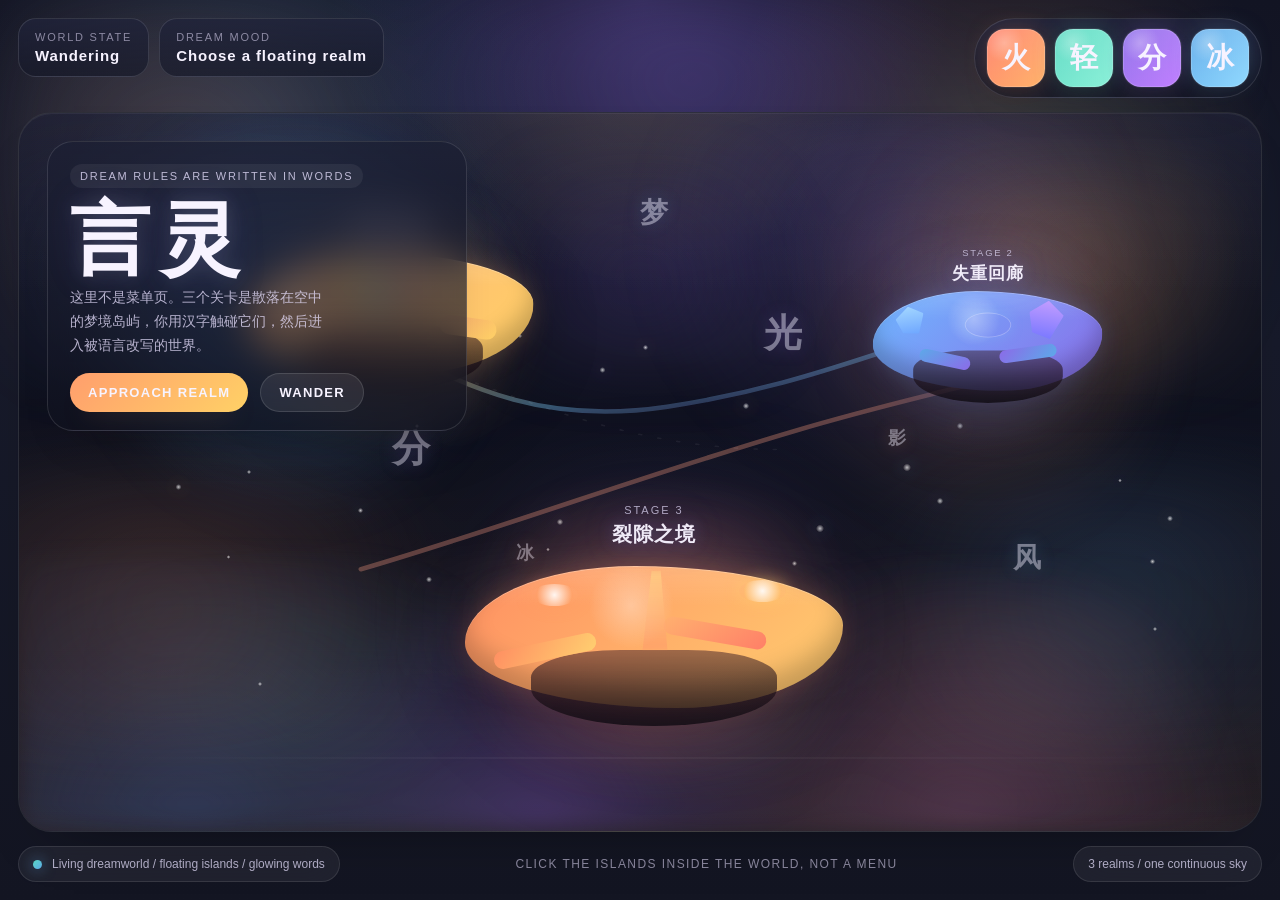
==== commit d44ef971: "岛屿有交互了但是有bug" ====
--- a/index.html
+++ b/index.html
@@ -23,6 +23,9 @@
       --focus-x: 0px;
       --focus-y: 0px;
       --focus-scale: 1;
+      --map-rotate: 0deg;
+      --map-blur: 0px;
+      --enter-glow: 0;
       --font-display: "Trebuchet MS", "Verdana", sans-serif;
       --font-ui: "Segoe UI", "Helvetica Neue", Arial, sans-serif;
       color-scheme: dark;
@@ -337,7 +340,7 @@
     }
 
     .title-panel,
-    .focus-card {
+    .focus-annotations {
       position: absolute;
       z-index: 8;
       border-radius: 26px;
@@ -425,14 +428,46 @@
       filter: brightness(1.06);
     }
 
-    .focus-card {
+    .focus-annotations {
       right: 28px;
       bottom: 28px;
-      width: min(330px, calc(100% - 56px));
-      padding: 20px;
-    }
-
-    .focus-card small {
+      width: min(420px, calc(100% - 56px));
+      padding: 0;
+      background: none;
+      border: 0;
+      box-shadow: none;
+      backdrop-filter: none;
+      pointer-events: none;
+      opacity: 0;
+      transform: translateY(16px);
+      transition: opacity 700ms ease, transform 700ms ease;
+    }
+
+    .focus-annotations.visible {
+      opacity: 1;
+      transform: translateY(0);
+    }
+
+    .annotation-title,
+    .annotation-note,
+    .annotation-stats {
+      position: absolute;
+      border-radius: 24px;
+      background: linear-gradient(180deg, rgba(29, 32, 53, 0.66), rgba(16, 18, 31, 0.44));
+      border: 1px solid rgba(255, 255, 255, 0.1);
+      box-shadow: 0 26px 44px -36px var(--shadow);
+      backdrop-filter: blur(16px);
+    }
+
+    .annotation-title {
+      right: 0;
+      bottom: 110px;
+      width: min(340px, 100%);
+      padding: 18px 18px 16px;
+    }
+
+    .annotation-title small,
+    .annotation-stats small {
       display: block;
       color: rgba(232, 225, 255, 0.54);
       text-transform: uppercase;
@@ -440,28 +475,72 @@
       font-size: 11px;
     }
 
-    .focus-card h2 {
+    .annotation-title h2 {
       margin: 10px 0 8px;
-      font-size: 25px;
+      font-size: 26px;
       color: var(--white);
       letter-spacing: 0.05em;
-    }
-
-    .focus-card p {
+      text-shadow: 0 0 18px rgba(143, 121, 255, 0.16);
+    }
+
+    .annotation-title p,
+    .annotation-note p {
       margin: 0;
       color: var(--ink-soft);
       font-size: 13px;
       line-height: 1.7;
     }
 
-    .tags {
-      margin-top: 14px;
+    .annotation-note {
+      left: 20px;
+      bottom: 36px;
+      width: min(280px, 72%);
+      padding: 14px 16px;
+      transform: rotate(-2deg);
+    }
+
+    .annotation-note strong {
+      display: block;
+      margin-bottom: 8px;
+      color: rgba(246, 243, 255, 0.9);
+      font-size: 12px;
+      letter-spacing: 0.14em;
+      text-transform: uppercase;
+    }
+
+    .annotation-stats {
+      right: 18px;
+      bottom: 6px;
+      display: flex;
+      gap: 10px;
+      padding: 12px;
+    }
+
+    .stat-pill,
+    .word-pill {
+      min-width: 104px;
+      padding: 10px 12px;
+      border-radius: 18px;
+      background: rgba(255, 255, 255, 0.05);
+      border: 1px solid rgba(255, 255, 255, 0.08);
+    }
+
+    .stat-pill strong,
+    .word-pill strong {
+      display: block;
+      margin-top: 4px;
+      font-size: 16px;
+      color: var(--white);
+    }
+
+    .word-cloud {
+      margin-top: 12px;
       display: flex;
       flex-wrap: wrap;
       gap: 8px;
     }
 
-    .tags span {
+    .word-cloud span {
       padding: 8px 10px;
       border-radius: 999px;
       font-size: 11px;
@@ -481,9 +560,10 @@
     .world-map {
       position: absolute;
       inset: -4% -6% -6% -6%;
-      transform: translate3d(var(--focus-x), var(--focus-y), 0) scale(var(--focus-scale));
+      transform: translate3d(var(--focus-x), var(--focus-y), 0) rotate(var(--map-rotate)) scale(var(--focus-scale));
       transform-origin: center center;
-      transition: transform 1100ms cubic-bezier(.2, .72, .12, 1);
+      transition: transform 1400ms cubic-bezier(.18, .74, .1, 1), filter 1200ms ease;
+      filter: blur(var(--map-blur));
     }
 
     .island {
@@ -495,15 +575,39 @@
       z-index: var(--z);
       filter: drop-shadow(0 22px 34px rgba(0, 0, 0, 0.28));
       animation: islandDrift var(--float) ease-in-out infinite;
-      transition: transform 360ms ease, filter 360ms ease;
+      opacity: 1;
+      transform: scale(var(--island-scale, 1));
+      transition:
+        left 1300ms cubic-bezier(.18, .74, .1, 1),
+        top 1300ms cubic-bezier(.18, .74, .1, 1),
+        width 1300ms cubic-bezier(.18, .74, .1, 1),
+        height 1300ms cubic-bezier(.18, .74, .1, 1),
+        transform 700ms ease,
+        filter 700ms ease,
+        opacity 700ms ease;
     }
 
     .island:hover,
     .island:focus-visible,
     .island.active {
-      transform: scale(1.04);
+      transform: scale(calc(var(--island-scale, 1) + 0.04));
       filter: drop-shadow(0 28px 40px rgba(0, 0, 0, 0.34));
       outline: none;
+    }
+
+    .island.far {
+      opacity: 0.44;
+      filter: drop-shadow(0 18px 26px rgba(0, 0, 0, 0.22)) saturate(0.86);
+    }
+
+    .island.focused {
+      opacity: 1;
+      filter: drop-shadow(0 34px 44px rgba(0, 0, 0, 0.34)) brightness(1.06);
+    }
+
+    .island.entering {
+      z-index: 10;
+      filter: drop-shadow(0 42px 56px rgba(0, 0, 0, 0.4)) brightness(1.1);
     }
 
     .island-visual {
@@ -520,6 +624,13 @@
       filter: blur(20px);
       opacity: 0.8;
       animation: pulseGlow 6s ease-in-out infinite;
+    }
+
+    .island.focused .halo {
+      inset: -16%;
+      opacity: 1;
+      filter: blur(24px);
+      animation-duration: 3.8s;
     }
 
     .land {
@@ -553,6 +664,94 @@
       position: absolute;
       display: block;
       pointer-events: none;
+    }
+
+    .island-label {
+      position: absolute;
+      left: 50%;
+      top: -10%;
+      transform: translateX(-50%);
+      min-width: 120px;
+      text-align: center;
+      pointer-events: none;
+      transition: opacity 500ms ease, transform 700ms ease, filter 500ms ease;
+      filter: drop-shadow(0 0 18px rgba(130, 140, 255, 0.16));
+    }
+
+    .island-label small,
+    .island-label strong {
+      display: block;
+    }
+
+    .island-label small {
+      color: rgba(232, 225, 255, 0.7);
+      font-size: 11px;
+      letter-spacing: 0.18em;
+      text-transform: uppercase;
+    }
+
+    .island-label strong {
+      margin-top: 5px;
+      color: rgba(247, 243, 255, 0.96);
+      font-size: 20px;
+      letter-spacing: 0.04em;
+      text-shadow: 0 0 18px rgba(143, 121, 255, 0.24);
+    }
+
+    .island.far .island-label {
+      opacity: 0.34;
+      transform: translateX(-50%) translateY(12px) scale(0.92);
+    }
+
+    .island.focused .island-label {
+      opacity: 0;
+      transform: translateX(-50%) translateY(18px) scale(0.96);
+    }
+
+    .ambient-ring {
+      position: absolute;
+      inset: -8%;
+      border-radius: 50%;
+      border: 1px solid rgba(255, 255, 255, 0.12);
+      opacity: 0;
+      transform: scale(0.9) rotate(0deg);
+      transition: opacity 700ms ease, transform 1200ms ease;
+    }
+
+    .ambient-ring::before,
+    .ambient-ring::after {
+      content: "";
+      position: absolute;
+      inset: 14%;
+      border-radius: 50%;
+      border: 1px dashed rgba(255, 255, 255, 0.1);
+    }
+
+    .island.focused .ambient-ring {
+      opacity: 1;
+      transform: scale(1.06) rotate(20deg);
+    }
+
+    .focus-particles {
+      position: absolute;
+      inset: -10%;
+      opacity: 0;
+      transition: opacity 700ms ease;
+      pointer-events: none;
+    }
+
+    .focus-particles span {
+      position: absolute;
+      width: 6px;
+      height: 6px;
+      border-radius: 50%;
+      background: radial-gradient(circle, rgba(255,255,255,0.92), rgba(255,255,255,0.12) 70%, transparent 72%);
+      box-shadow: 0 0 14px rgba(255,255,255,0.24);
+      animation: ringSpark 3s linear infinite;
+    }
+
+    .island.focused .focus-particles {
+      opacity: 1;
     }
 
     .orb-avatar {
@@ -610,6 +809,14 @@
       height: 100%;
     }
 
+    .hero.focus-mode .path-highlight {
+      opacity: 0.56;
+    }
+
+    .hero.entering .path-highlight {
+      opacity: 0.9;
+    }
+
     .footer {
       position: relative;
       z-index: 8;
@@ -654,6 +861,41 @@
     .dropline {
       z-index: 9;
       overflow: hidden;
+    }
+
+    .enter-overlay {
+      position: absolute;
+      inset: 0;
+      z-index: 10;
+      pointer-events: none;
+      opacity: 0;
+      transition: opacity 900ms ease;
+      background:
+        radial-gradient(circle at 50% 54%, rgba(255, 255, 255, calc(0.08 + var(--enter-glow) * 0.16)), transparent 18%),
+        radial-gradient(circle at 50% 54%, rgba(123, 166, 255, calc(0.1 + var(--enter-glow) * 0.18)), transparent 28%),
+        radial-gradient(circle at 50% 54%, rgba(155, 123, 255, calc(0.1 + var(--enter-glow) * 0.18)), transparent 38%);
+    }
+
+    .hero.entering .enter-overlay {
+      opacity: 1;
+    }
+
+    .enter-text {
+      position: absolute;
+      left: 50%;
+      bottom: 18%;
+      transform: translateX(-50%);
+      color: rgba(247, 243, 255, 0.9);
+      font-size: 12px;
+      letter-spacing: 0.2em;
+      text-transform: uppercase;
+      text-shadow: 0 0 16px rgba(130, 140, 255, 0.28);
+      opacity: 0;
+      transition: opacity 600ms ease;
+    }
+
+    .hero.entering .enter-text {
+      opacity: 1;
     }
 
     .falling-rune {
@@ -762,6 +1004,12 @@
       to { transform: rotate(360deg); }
     }
 
+    @keyframes ringSpark {
+      0% { transform: translate3d(0, 0, 0) scale(0.7); opacity: 0; }
+      20% { opacity: 0.8; }
+      100% { transform: translate3d(var(--sx), var(--sy), 0) scale(1.2); opacity: 0; }
+    }
+
     @keyframes blink {
       0%, 100% { opacity: 0.5; transform: scale(0.9); }
       50% { opacity: 1; transform: scale(1.08); }
@@ -816,7 +1064,7 @@
         padding: 18px;
       }
 
-      .focus-card {
+      .focus-annotations {
         left: 18px;
         right: 18px;
         bottom: 18px;
@@ -850,7 +1098,33 @@
       }
 
       .title-panel p,
-      .focus-card p {
+      .annotation-title {
+        position: relative;
+        right: auto;
+        bottom: auto;
+        width: auto;
+      }
+
+      .annotation-note {
+        position: relative;
+        left: auto;
+        bottom: auto;
+        width: auto;
+        margin-top: 10px;
+        transform: none;
+      }
+
+      .annotation-stats {
+        position: relative;
+        right: auto;
+        bottom: auto;
+        margin-top: 10px;
+        flex-wrap: wrap;
+      }
+
+      .title-panel p,
+      .annotation-title p,
+      .annotation-note p {
         font-size: 12px;
       }
 
@@ -871,9 +1145,13 @@
           {
             id: 0,
             stage: "Stage 1",
-            title: "\u6686\u5149\u68ee\u68a6",
+            title: "\u6d6e\u6728\u4e4b\u68ee",
             desc: "\u6696\u6a59\u8272\u68ee\u6797\u5c9b\uff0c\u68a6\u5883\u690d\u7269\u3001\u6728\u8d28\u8df3\u53f0\u4e0e\u67d4\u548c\u7075\u5149\u6d6e\u5728\u6811\u51a0\u4e0a\u65b9\u3002",
             tags: ["Forest Glow", "Warm Wind", "Soft Physics"],
+            features: ["\u67d4\u8f6f\u5f39\u8df3", "\u6797\u95f4\u8fde\u6865", "\u53d1\u5149\u690d\u7269"],
+            recommended: ["\u8f7b", "\u706b", "\u5206"],
+            best: "01:42",
+            wordsFound: "07 / 12",
             glow: "rgba(255, 176, 112, 0.44)",
             top1: "#ffb07a",
             top2: "#ffd166",
@@ -891,9 +1169,13 @@
           {
             id: 1,
             stage: "Stage 2",
-            title: "\u84dd\u7d2b\u5931\u91cd\u5c9b",
+            title: "\u5931\u91cd\u56de\u5eca",
             desc: "\u84dd\u7d2b\u8272\u5931\u91cd\u6d6e\u754c\uff0c\u661f\u5c18\u3001\u6c34\u6676\u4e0e\u53cd\u91cd\u529b\u77f3\u5757\u5728\u7a7a\u4e2d\u76f8\u4e92\u62c9\u626f\u3002",
             tags: ["Crystal Drift", "Blue Void", "Zero Gravity"],
+            features: ["\u91cd\u529b\u53cd\u8f6c", "\u6f02\u6d6e\u673a\u5173", "\u661f\u5c18\u8f68\u9053"],
+            recommended: ["\u8f7b", "\u4e0a", "\u5206"],
+            best: "02:08",
+            wordsFound: "05 / 11",
             glow: "rgba(128, 154, 255, 0.42)",
             top1: "#6eb7ff",
             top2: "#8b6be8",
@@ -911,9 +1193,13 @@
           {
             id: 2,
             stage: "Stage 3",
-            title: "\u708e\u9699\u626d\u57df",
+            title: "\u88c2\u9699\u4e4b\u5883",
             desc: "\u7ea2\u6a59\u8272\u626d\u66f2\u5c9b\u5c7f\uff0c\u788e\u88c2\u5e73\u53f0\u4e0e\u53d1\u5149\u88c2\u7f1d\u628a\u7a7a\u95f4\u62c9\u6210\u4e0d\u7a33\u5b9a\u7684\u8bd7\u53e5\u3002",
             tags: ["Ember Rift", "Broken Space", "Fire Script"],
+            features: ["\u88c2\u9699\u8df3\u8f6c", "\u70ed\u6d6a\u6270\u52a8", "\u65ad\u5c42\u5e73\u53f0"],
+            recommended: ["\u706b", "\u5206", "\u51b0"],
+            best: "03:31",
+            wordsFound: "09 / 15",
             glow: "rgba(255, 138, 98, 0.42)",
             top1: "#ff8f62",
             top2: "#ffcf70",
@@ -941,8 +1227,8 @@
           '<main class="shell">',
           '  <header class="topbar">',
           '    <div class="top-info">',
-          '      <div class="chip"><span>World State</span><strong id="focusStage">Stage 1</strong></div>',
-          '      <div class="chip"><span>Dream Mood</span><strong id="focusMood">Warm Forest Glow</strong></div>',
+          '      <div class="chip"><span>World State</span><strong id="focusStage">Wandering</strong></div>',
+          '      <div class="chip"><span>Dream Mood</span><strong id="focusMood">Choose a floating realm</strong></div>',
           '    </div>',
           '    <div class="runes" id="runeBar" aria-label="Rule runes"></div>',
           '  </header>',
@@ -959,7 +1245,7 @@
           '      <h1>&#35328;&#28789;</h1>',
           '      <p>&#36825;&#37324;&#19981;&#26159;&#33756;&#21333;&#39029;&#12290;&#19977;&#20010;&#20851;&#21345;&#26159;&#25955;&#33853;&#22312;&#31354;&#20013;&#30340;&#26790;&#22659;&#23707;&#23679;&#65292;&#20320;&#29992;&#27721;&#23383;&#35302;&#30896;&#23427;&#20204;&#65292;&#28982;&#21518;&#36827;&#20837;&#34987;&#35821;&#35328;&#25913;&#20889;&#30340;&#19990;&#30028;&#12290;</p>',
           '      <div class="actions">',
-          '        <button class="cta" type="button" id="enterBtn">Enter Focused Realm</button>',
+          '        <button class="cta" type="button" id="enterBtn">Approach Realm</button>',
           '        <button class="ghost" type="button" id="wanderBtn">Wander</button>',
           '      </div>',
           '    </div>',
@@ -968,12 +1254,23 @@
           '        <div class="path-highlight" id="pathHighlight"></div>',
           '      </div>',
           '    </div>',
-          '    <aside class="focus-card">',
-          '      <small>Focused Realm</small>',
-          '      <h2 id="focusTitle"></h2>',
-          '      <p id="focusDesc"></p>',
-          '      <div class="tags" id="focusTags"></div>',
+          '    <aside class="focus-annotations" id="focusAnnotations">',
+          '      <div class="annotation-title">',
+          '        <small id="focusStageLabel">Focused Realm</small>',
+          '        <h2 id="focusTitle"></h2>',
+          '        <p id="focusDesc"></p>',
+          '        <div class="word-cloud" id="focusWords"></div>',
+          '      </div>',
+          '      <div class="annotation-note">',
+          '        <strong>Realm Notes</strong>',
+          '        <p id="focusNotes"></p>',
+          '      </div>',
+          '      <div class="annotation-stats">',
+          '        <div class="stat-pill"><small>Best Record</small><strong id="focusBest">--:--</strong></div>',
+          '        <div class="word-pill"><small>Words Found</small><strong id="focusFound">00 / 00</strong></div>',
+          '      </div>',
           '    </aside>',
+          '    <div class="enter-overlay"><div class="enter-text" id="enterText">Entering realm</div></div>',
           '    <div class="dropline" id="dropline"></div>',
           '  </section>',
           '  <footer class="footer">',
@@ -987,29 +1284,48 @@
         var root = document.documentElement;
         var runeBar = document.getElementById("runeBar");
         var worldMap = document.getElementById("worldMap");
+        var focusAnnotations = document.getElementById("focusAnnotations");
+        var focusStageLabel = document.getElementById("focusStageLabel");
         var focusTitle = document.getElementById("focusTitle");
         var focusDesc = document.getElementById("focusDesc");
-        var focusTags = document.getElementById("focusTags");
+        var focusWords = document.getElementById("focusWords");
+        var focusNotes = document.getElementById("focusNotes");
+        var focusBest = document.getElementById("focusBest");
+        var focusFound = document.getElementById("focusFound");
         var focusStage = document.getElementById("focusStage");
         var focusMood = document.getElementById("focusMood");
         var pathHighlight = document.getElementById("pathHighlight");
         var dropline = document.getElementById("dropline");
+        var hero = document.querySelector(".hero");
         var wanderBtn = document.getElementById("wanderBtn");
         var enterBtn = document.getElementById("enterBtn");
+        var enterText = document.getElementById("enterText");
         var currentStage = 0;
+        var interactionState = "overview";
         var islands = [];
 
         buildRunes();
         buildAmbient();
         buildWorld();
-        setStage(0);
+        setOverview();
 
         wanderBtn.addEventListener("click", function () {
-          setStage((currentStage + 1) % stageData.length);
+          if (interactionState === "entering") {
+            return;
+          }
+          if (interactionState === "overview") {
+            focusIsland((currentStage + 1) % stageData.length);
+          } else {
+            setOverview();
+          }
         });
 
         enterBtn.addEventListener("click", function () {
-          spawnRune(runes[currentStage % runes.length], 50);
+          if (interactionState === "overview") {
+            focusIsland(currentStage);
+          } else if (interactionState === "focused") {
+            enterStage(currentStage);
+          }
         });
 
         function buildRunes() {
@@ -1052,10 +1368,15 @@
             button.style.setProperty("--glow", stage.glow);
             button.style.setProperty("--top1", stage.top1);
             button.style.setProperty("--top2", stage.top2);
-            button.style.transform = "scale(" + stage.scale + ")";
+            button.dataset.baseX = String(stage.x);
+            button.dataset.baseY = String(stage.y);
+            button.dataset.baseW = String(stage.w);
+            button.dataset.baseH = String(stage.h);
+            button.dataset.baseScale = String(stage.scale);
+            button.style.setProperty("--island-scale", String(stage.scale));
             button.innerHTML = islandMarkup(stage);
             button.addEventListener("click", function () {
-              setStage(stage.id);
+              handleIslandClick(stage.id);
             });
             worldMap.appendChild(button);
             islands.push(button);
@@ -1092,36 +1413,141 @@
 
           return [
             '<div class="island-visual">',
+            '  <div class="ambient-ring"></div>',
             '  <div class="halo"></div>',
             '  <div class="land"></div>',
             '  <div class="underside"></div>',
             '  <div class="detail">' + detail + '</div>',
+            '  <div class="focus-particles">' +
+                 '<span style="left:24%; top:30%; --sx:-16px; --sy:-30px;"></span>' +
+                 '<span style="left:68%; top:22%; --sx:22px; --sy:-28px; animation-delay:.6s;"></span>' +
+                 '<span style="left:58%; top:68%; --sx:18px; --sy:18px; animation-delay:1.2s;"></span>' +
+                 '<span style="left:18%; top:58%; --sx:-18px; --sy:20px; animation-delay:.9s;"></span>' +
+            '  </div>',
+            '  <div class="island-label"><small>' + stage.stage + '</small><strong>' + stage.title + '</strong></div>',
             '</div>'
           ].join("");
         }
 
-        function setStage(index) {
+        function handleIslandClick(index) {
+          if (interactionState === "entering") {
+            return;
+          }
+
+          if (interactionState === "overview") {
+            focusIsland(index);
+            return;
+          }
+
+          if (interactionState === "focused" && currentStage === index) {
+            enterStage(index);
+            return;
+          }
+
+          focusIsland(index);
+        }
+
+        function setOverview() {
+          interactionState = "overview";
+          hero.classList.remove("focus-mode", "entering");
+          focusAnnotations.classList.remove("visible");
+          root.style.setProperty("--focus-x", "0px");
+          root.style.setProperty("--focus-y", "0px");
+          root.style.setProperty("--focus-scale", "1");
+          root.style.setProperty("--map-rotate", "0deg");
+          root.style.setProperty("--map-blur", "0px");
+          root.style.setProperty("--enter-glow", "0");
+          focusStage.textContent = "Wandering";
+          focusMood.textContent = "Choose a floating realm";
+          enterBtn.textContent = "Approach Realm";
+          currentStage = currentStage % stageData.length;
+          islands.forEach(function (island, i) {
+            var stage = stageData[i];
+            island.classList.remove("active", "focused", "far", "entering");
+            island.style.opacity = "1";
+            island.style.left = stage.x + "%";
+            island.style.top = stage.y + "%";
+            island.style.width = stage.w + "%";
+            island.style.height = stage.h + "%";
+            island.style.setProperty("--island-scale", String(stage.scale));
+          });
+          placeOrb(null);
+          enterText.textContent = "Entering realm";
+        }
+
+        function focusIsland(index) {
+          interactionState = "focused";
           currentStage = index;
           var stage = stageData[index];
           root.style.setProperty("--focus-x", stage.focusX + "px");
           root.style.setProperty("--focus-y", stage.focusY + "px");
           root.style.setProperty("--focus-scale", String(stage.focusScale));
+          root.style.setProperty("--map-rotate", [ "-7deg", "8deg", "3deg" ][index]);
+          root.style.setProperty("--map-blur", "0px");
+          root.style.setProperty("--enter-glow", "0");
+          hero.classList.add("focus-mode");
+          hero.classList.remove("entering");
+          focusAnnotations.classList.add("visible");
+          focusStageLabel.textContent = stage.stage;
           focusTitle.textContent = stage.title;
           focusDesc.textContent = stage.desc;
           focusStage.textContent = stage.stage;
           focusMood.textContent = stage.tags[0];
-          focusTags.innerHTML = "";
-          stage.tags.forEach(function (tag) {
+          focusWords.innerHTML = "";
+          stage.recommended.forEach(function (tag) {
             var chip = document.createElement("span");
             chip.textContent = tag;
-            focusTags.appendChild(chip);
+            focusWords.appendChild(chip);
           });
-
+          focusNotes.textContent = stage.features.join(" / ");
+          focusBest.textContent = stage.best;
+          focusFound.textContent = stage.wordsFound;
+          enterBtn.textContent = "Enter Focused Realm";
           islands.forEach(function (island, i) {
+            var pos = getFocusLayout(index, i);
             island.classList.toggle("active", i === index);
+            island.classList.toggle("focused", i === index);
+            island.classList.toggle("far", i !== index);
+            island.classList.remove("entering");
+            island.style.opacity = "1";
+            island.style.left = pos.x + "%";
+            island.style.top = pos.y + "%";
+            island.style.width = pos.w + "%";
+            island.style.height = pos.h + "%";
+            island.style.setProperty("--island-scale", String(pos.scale));
           });
-
           placeOrb(stage);
+        }
+
+        function enterStage(index) {
+          interactionState = "entering";
+          var stage = stageData[index];
+          hero.classList.add("entering");
+          root.style.setProperty("--focus-scale", String(stage.focusScale + 0.55));
+          root.style.setProperty("--map-rotate", "0deg");
+          root.style.setProperty("--map-blur", "0.4px");
+          root.style.setProperty("--enter-glow", "1");
+          focusStage.textContent = stage.stage + " / Entering";
+          focusMood.textContent = stage.title;
+          enterText.textContent = "Entering " + stage.stage;
+          islands.forEach(function (island, i) {
+            island.classList.toggle("entering", i === index);
+            if (i === index) {
+              island.style.left = "34%";
+              island.style.top = "18%";
+              island.style.width = "38%";
+              island.style.height = "34%";
+              island.style.setProperty("--island-scale", "1.24");
+              island.style.opacity = "1";
+            } else {
+              island.style.opacity = "0.18";
+            }
+          });
+          window.setTimeout(function () {
+            if (interactionState === "entering") {
+              focusNotes.textContent = "\u955c\u5934\u6b63\u5728\u63a8\u8fdb\u8fdb\u5165\u8fd9\u4e2a\u89c4\u5219\u4e16\u754c...";
+            }
+          }, 700);
         }
 
         function placeOrb(stage) {
@@ -1130,11 +1556,36 @@
             old.parentNode.removeChild(old);
           }
 
+          if (!stage) {
+            return;
+          }
+
           var orb = document.createElement("div");
           orb.className = "orb-avatar";
           orb.style.left = stage.id === 0 ? "56%" : (stage.id === 1 ? "28%" : "66%");
           orb.style.top = stage.id === 0 ? "28%" : (stage.id === 1 ? "56%" : "30%");
           islands[stage.id].appendChild(orb);
+        }
+
+        function getFocusLayout(focusIndex, islandIndex) {
+          var layouts = {
+            0: [
+              { x: 34, y: 18, w: 38, h: 34, scale: 1.12 },
+              { x: 72, y: 18, w: 17, h: 16, scale: 0.74 },
+              { x: 10, y: 60, w: 20, h: 18, scale: 0.72 }
+            ],
+            1: [
+              { x: 12, y: 20, w: 18, h: 16, scale: 0.74 },
+              { x: 35, y: 18, w: 36, h: 32, scale: 1.12 },
+              { x: 72, y: 60, w: 18, h: 16, scale: 0.74 }
+            ],
+            2: [
+              { x: 14, y: 18, w: 18, h: 16, scale: 0.72 },
+              { x: 74, y: 24, w: 16, h: 15, scale: 0.7 },
+              { x: 33, y: 22, w: 40, h: 35, scale: 1.14 }
+            ]
+          };
+          return layouts[focusIndex][islandIndex];
         }
 
         function drawPaths() {
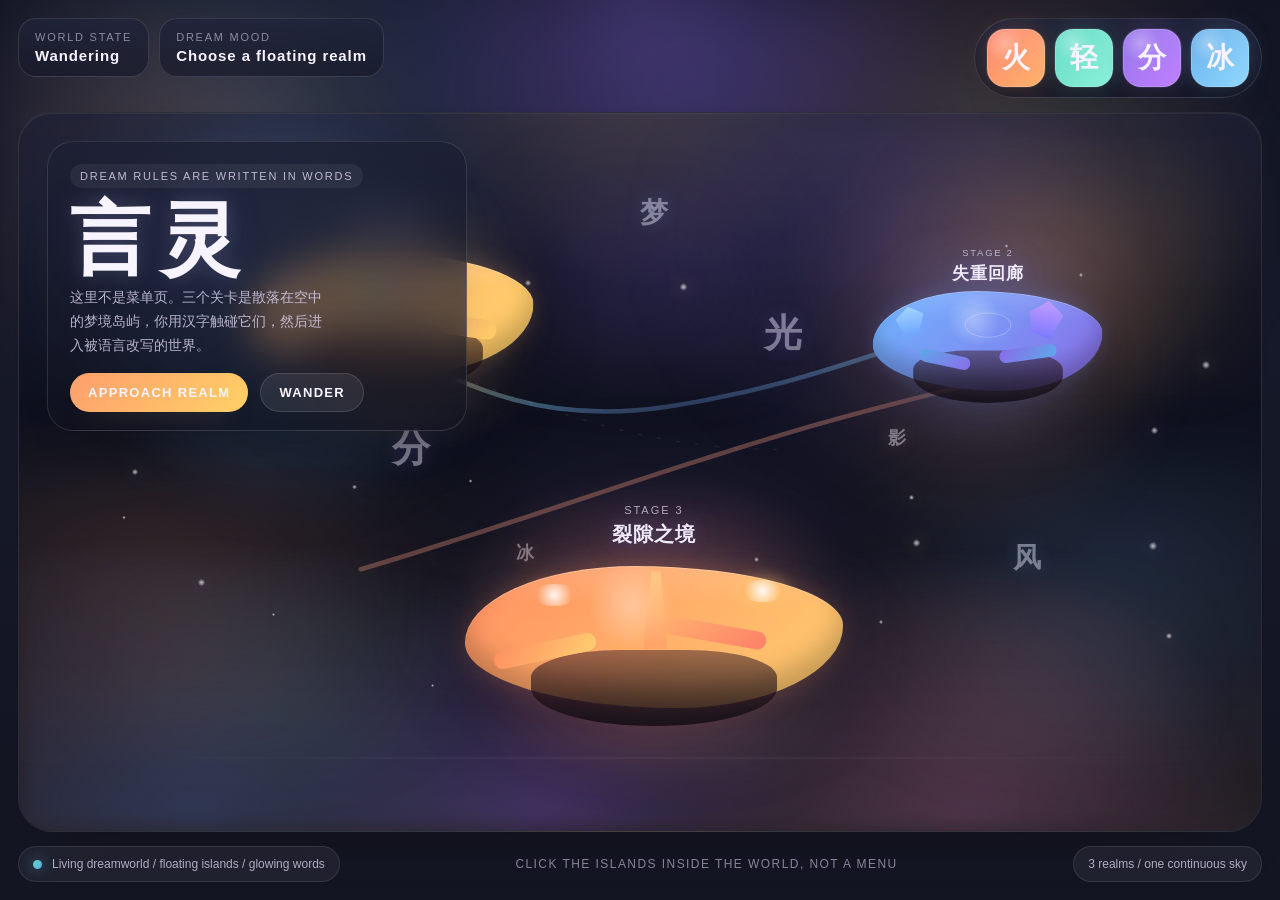
==== commit 8c1ba864: "岛屿基本的互动效果可以了" ====
--- a/index.html
+++ b/index.html
@@ -1164,7 +1164,7 @@
             float: "8.4s",
             focusX: 14,
             focusY: 12,
-            focusScale: 1.18
+            focusScale: 1.06
           },
           {
             id: 1,
@@ -1188,7 +1188,7 @@
             float: "7.6s",
             focusX: -16,
             focusY: 10,
-            focusScale: 1.22
+            focusScale: 1.08
           },
           {
             id: 2,
@@ -1212,7 +1212,7 @@
             float: "9.2s",
             focusX: 4,
             focusY: -12,
-            focusScale: 1.14
+            focusScale: 1.05
           }
         ];
 
@@ -1570,19 +1570,19 @@
         function getFocusLayout(focusIndex, islandIndex) {
           var layouts = {
             0: [
-              { x: 34, y: 18, w: 38, h: 34, scale: 1.12 },
-              { x: 72, y: 18, w: 17, h: 16, scale: 0.74 },
-              { x: 10, y: 60, w: 20, h: 18, scale: 0.72 }
+              { x: 37, y: 22, w: 28, h: 25, scale: 0.98 },
+              { x: 72, y: 22, w: 19, h: 17, scale: 0.8 },
+              { x: 12, y: 60, w: 22, h: 19, scale: 0.82 }
             ],
             1: [
-              { x: 12, y: 20, w: 18, h: 16, scale: 0.74 },
-              { x: 35, y: 18, w: 36, h: 32, scale: 1.12 },
-              { x: 72, y: 60, w: 18, h: 16, scale: 0.74 }
+              { x: 10, y: 24, w: 20, h: 17, scale: 0.8 },
+              { x: 37, y: 22, w: 28, h: 25, scale: 0.98 },
+              { x: 70, y: 60, w: 20, h: 17, scale: 0.8 }
             ],
             2: [
-              { x: 14, y: 18, w: 18, h: 16, scale: 0.72 },
-              { x: 74, y: 24, w: 16, h: 15, scale: 0.7 },
-              { x: 33, y: 22, w: 40, h: 35, scale: 1.14 }
+              { x: 12, y: 20, w: 20, h: 17, scale: 0.8 },
+              { x: 70, y: 24, w: 18, h: 16, scale: 0.78 },
+              { x: 36, y: 24, w: 30, h: 27, scale: 1 }
             ]
           };
           return layouts[focusIndex][islandIndex];
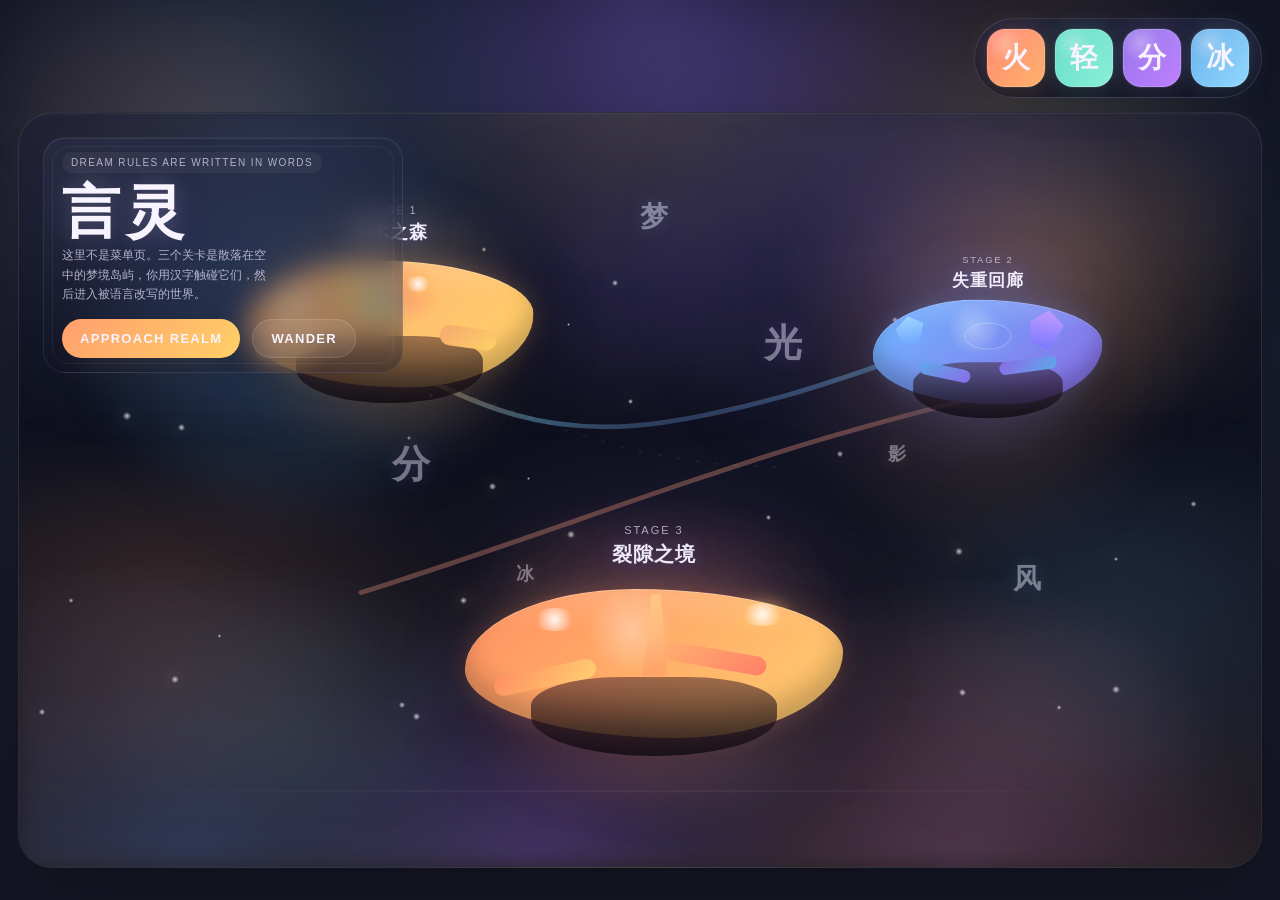
==== commit 0a034b41: "交互正常了，但是选项卡的位置没改好" ====
--- a/index.html
+++ b/index.html
@@ -94,43 +94,11 @@
     }
 
     .topbar {
-      display: grid;
-      grid-template-columns: 1fr auto;
-      gap: 16px;
+      display: flex;
+      justify-content: flex-end;
       align-items: start;
       position: relative;
       z-index: 8;
-    }
-
-    .top-info {
-      display: flex;
-      gap: 10px;
-      flex-wrap: wrap;
-    }
-
-    .chip {
-      padding: 12px 16px;
-      border-radius: 18px;
-      background: linear-gradient(180deg, rgba(32, 35, 58, 0.8), rgba(21, 24, 40, 0.66));
-      border: 1px solid var(--line);
-      box-shadow: 0 18px 40px -30px var(--shadow);
-      backdrop-filter: blur(18px);
-    }
-
-    .chip span {
-      display: block;
-      font-size: 11px;
-      letter-spacing: 0.16em;
-      text-transform: uppercase;
-      color: rgba(232, 225, 255, 0.54);
-    }
-
-    .chip strong {
-      display: block;
-      margin-top: 4px;
-      color: var(--white);
-      font-size: 15px;
-      letter-spacing: 0.06em;
     }
 
     .runes {
@@ -351,30 +319,51 @@
     }
 
     .title-panel {
-      left: 28px;
-      top: 28px;
-      width: min(420px, calc(100% - 56px));
-      padding: 22px 22px 18px;
+      left: 24px;
+      top: 24px;
+      bottom: auto;
+      width: min(360px, calc(100% - 460px));
+      padding: 14px 18px 14px;
+      border-radius: 22px;
+      background:
+        linear-gradient(180deg, rgba(36, 40, 68, 0.52), rgba(18, 20, 34, 0.34)),
+        radial-gradient(circle at 12% 20%, rgba(255, 255, 255, 0.08), transparent 28%);
+      border-color: rgba(255, 255, 255, 0.08);
+      box-shadow:
+        0 20px 38px -34px var(--shadow),
+        inset 0 1px 0 rgba(255, 255, 255, 0.08);
+      backdrop-filter: blur(14px);
+    }
+
+    .title-panel::before {
+      content: "";
+      position: absolute;
+      inset: 8px;
+      border-radius: 16px;
+      border: 1px solid rgba(255, 255, 255, 0.06);
+      pointer-events: none;
     }
 
     .eyebrow {
+      position: relative;
       display: inline-flex;
       align-items: center;
       gap: 8px;
-      padding: 6px 10px;
+      padding: 5px 9px;
       border-radius: 999px;
-      background: rgba(255, 255, 255, 0.06);
-      color: rgba(232, 225, 255, 0.78);
-      font-size: 11px;
-      letter-spacing: 0.16em;
+      background: rgba(255, 255, 255, 0.05);
+      color: rgba(232, 225, 255, 0.72);
+      font-size: 10px;
+      letter-spacing: 0.14em;
       text-transform: uppercase;
     }
 
     .title-panel h1 {
-      margin: 16px 0 10px;
-      font-size: clamp(44px, 7vw, 80px);
-      line-height: 0.9;
-      letter-spacing: 0.12em;
+      position: relative;
+      margin: 12px 0 8px;
+      font-size: clamp(34px, 5vw, 58px);
+      line-height: 0.92;
+      letter-spacing: 0.1em;
       color: var(--white);
       text-shadow:
         0 0 20px rgba(214, 240, 255, 0.14),
@@ -382,15 +371,17 @@
     }
 
     .title-panel p {
+      position: relative;
       margin: 0;
-      color: var(--ink-soft);
-      font-size: 14px;
-      line-height: 1.7;
-      max-width: 34ch;
+      color: rgba(232, 225, 255, 0.74);
+      font-size: 12px;
+      line-height: 1.62;
+      max-width: 31ch;
     }
 
     .actions {
-      margin-top: 16px;
+      position: relative;
+      margin-top: 14px;
       display: flex;
       flex-wrap: wrap;
       gap: 12px;
@@ -429,9 +420,10 @@
     }
 
     .focus-annotations {
-      right: 28px;
-      bottom: 28px;
-      width: min(420px, calc(100% - 56px));
+      right: 24px;
+      top: 84px;
+      bottom: auto;
+      width: min(360px, calc(100% - 88px));
       padding: 0;
       background: none;
       border: 0;
@@ -461,8 +453,8 @@
 
     .annotation-title {
       right: 0;
-      bottom: 110px;
-      width: min(340px, 100%);
+      top: 0;
+      width: min(320px, 100%);
       padding: 18px 18px 16px;
     }
 
@@ -492,9 +484,9 @@
     }
 
     .annotation-note {
-      left: 20px;
-      bottom: 36px;
-      width: min(280px, 72%);
+      left: 8px;
+      top: 192px;
+      width: min(260px, 72%);
       padding: 14px 16px;
       transform: rotate(-2deg);
     }
@@ -509,8 +501,8 @@
     }
 
     .annotation-stats {
-      right: 18px;
-      bottom: 6px;
+      right: 0;
+      top: 294px;
       display: flex;
       gap: 10px;
       padding: 12px;
@@ -815,47 +807,6 @@
 
     .hero.entering .path-highlight {
       opacity: 0.9;
-    }
-
-    .footer {
-      position: relative;
-      z-index: 8;
-      display: grid;
-      grid-template-columns: auto 1fr auto;
-      gap: 16px;
-      align-items: center;
-    }
-
-    .pulse,
-    .orbital {
-      padding: 10px 14px;
-      border-radius: 999px;
-      background: rgba(255, 255, 255, 0.06);
-      border: 1px solid rgba(255, 255, 255, 0.1);
-      color: rgba(232, 225, 255, 0.72);
-      font-size: 12px;
-      backdrop-filter: blur(18px);
-    }
-
-    .pulse::before {
-      content: "";
-      display: inline-block;
-      width: 9px;
-      height: 9px;
-      margin-right: 10px;
-      border-radius: 50%;
-      background: linear-gradient(135deg, var(--cyan), var(--blue));
-      box-shadow: 0 0 14px rgba(93, 169, 233, 0.6);
-      animation: blink 2.2s ease-in-out infinite;
-      vertical-align: middle;
-    }
-
-    .footer-text {
-      text-align: center;
-      color: rgba(232, 225, 255, 0.54);
-      font-size: 12px;
-      letter-spacing: 0.12em;
-      text-transform: uppercase;
     }
 
     .dropline {
@@ -1034,16 +985,12 @@
     }
 
     @media (max-width: 980px) {
-      .topbar {
-        grid-template-columns: 1fr;
+      .runes {
+        justify-content: flex-end;
       }
 
-      .runes {
-        justify-content: flex-start;
-      }
-
       .title-panel {
-        width: min(390px, calc(100% - 40px));
+        width: min(320px, calc(100% - 420px));
       }
     }
 
@@ -1060,24 +1007,17 @@
       .title-panel {
         left: 18px;
         top: 18px;
-        width: calc(100% - 36px);
+        bottom: auto;
+        width: min(280px, calc(100% - 106px));
         padding: 18px;
       }
 
       .focus-annotations {
-        left: 18px;
         right: 18px;
-        bottom: 18px;
-        width: auto;
-      }
-
-      .footer {
-        grid-template-columns: 1fr;
-        justify-items: start;
-      }
-
-      .footer-text {
-        text-align: left;
+        top: 78px;
+        left: auto;
+        bottom: auto;
+        width: min(300px, calc(100% - 56px));
       }
     }
 
@@ -1093,22 +1033,34 @@
         font-size: 24px;
       }
 
+      .title-panel {
+        width: calc(100% - 36px);
+        top: 18px;
+      }
+
       .title-panel h1 {
         font-size: 42px;
       }
 
-      .title-panel p,
+      .focus-annotations {
+        left: 18px;
+        right: 18px;
+        top: auto;
+        bottom: 120px;
+        width: auto;
+      }
+
       .annotation-title {
         position: relative;
         right: auto;
-        bottom: auto;
+        top: auto;
         width: auto;
       }
 
       .annotation-note {
         position: relative;
         left: auto;
-        bottom: auto;
+        top: auto;
         width: auto;
         margin-top: 10px;
         transform: none;
@@ -1117,7 +1069,7 @@
       .annotation-stats {
         position: relative;
         right: auto;
-        bottom: auto;
+        top: auto;
         margin-top: 10px;
         flex-wrap: wrap;
       }
@@ -1128,9 +1080,6 @@
         font-size: 12px;
       }
 
-      .chip {
-        min-width: calc(50% - 5px);
-      }
     }
   </style>
 </head>
@@ -1226,10 +1175,6 @@
         app.innerHTML = [
           '<main class="shell">',
           '  <header class="topbar">',
-          '    <div class="top-info">',
-          '      <div class="chip"><span>World State</span><strong id="focusStage">Wandering</strong></div>',
-          '      <div class="chip"><span>Dream Mood</span><strong id="focusMood">Choose a floating realm</strong></div>',
-          '    </div>',
           '    <div class="runes" id="runeBar" aria-label="Rule runes"></div>',
           '  </header>',
           '  <section class="hero">',
@@ -1273,11 +1218,6 @@
           '    <div class="enter-overlay"><div class="enter-text" id="enterText">Entering realm</div></div>',
           '    <div class="dropline" id="dropline"></div>',
           '  </section>',
-          '  <footer class="footer">',
-          '    <div class="pulse">Living dreamworld / floating islands / glowing words</div>',
-          '    <div class="footer-text">Click the islands inside the world, not a menu</div>',
-          '    <div class="orbital">3 realms / one continuous sky</div>',
-          '  </footer>',
           '</main>'
         ].join("");
 
@@ -1292,8 +1232,6 @@
         var focusNotes = document.getElementById("focusNotes");
         var focusBest = document.getElementById("focusBest");
         var focusFound = document.getElementById("focusFound");
-        var focusStage = document.getElementById("focusStage");
-        var focusMood = document.getElementById("focusMood");
         var pathHighlight = document.getElementById("pathHighlight");
         var dropline = document.getElementById("dropline");
         var hero = document.querySelector(".hero");
@@ -1457,8 +1395,6 @@
           root.style.setProperty("--map-rotate", "0deg");
           root.style.setProperty("--map-blur", "0px");
           root.style.setProperty("--enter-glow", "0");
-          focusStage.textContent = "Wandering";
-          focusMood.textContent = "Choose a floating realm";
           enterBtn.textContent = "Approach Realm";
           currentStage = currentStage % stageData.length;
           islands.forEach(function (island, i) {
@@ -1491,8 +1427,6 @@
           focusStageLabel.textContent = stage.stage;
           focusTitle.textContent = stage.title;
           focusDesc.textContent = stage.desc;
-          focusStage.textContent = stage.stage;
-          focusMood.textContent = stage.tags[0];
           focusWords.innerHTML = "";
           stage.recommended.forEach(function (tag) {
             var chip = document.createElement("span");
@@ -1527,8 +1461,6 @@
           root.style.setProperty("--map-rotate", "0deg");
           root.style.setProperty("--map-blur", "0.4px");
           root.style.setProperty("--enter-glow", "1");
-          focusStage.textContent = stage.stage + " / Entering";
-          focusMood.textContent = stage.title;
           enterText.textContent = "Entering " + stage.stage;
           islands.forEach(function (island, i) {
             island.classList.toggle("entering", i === index);
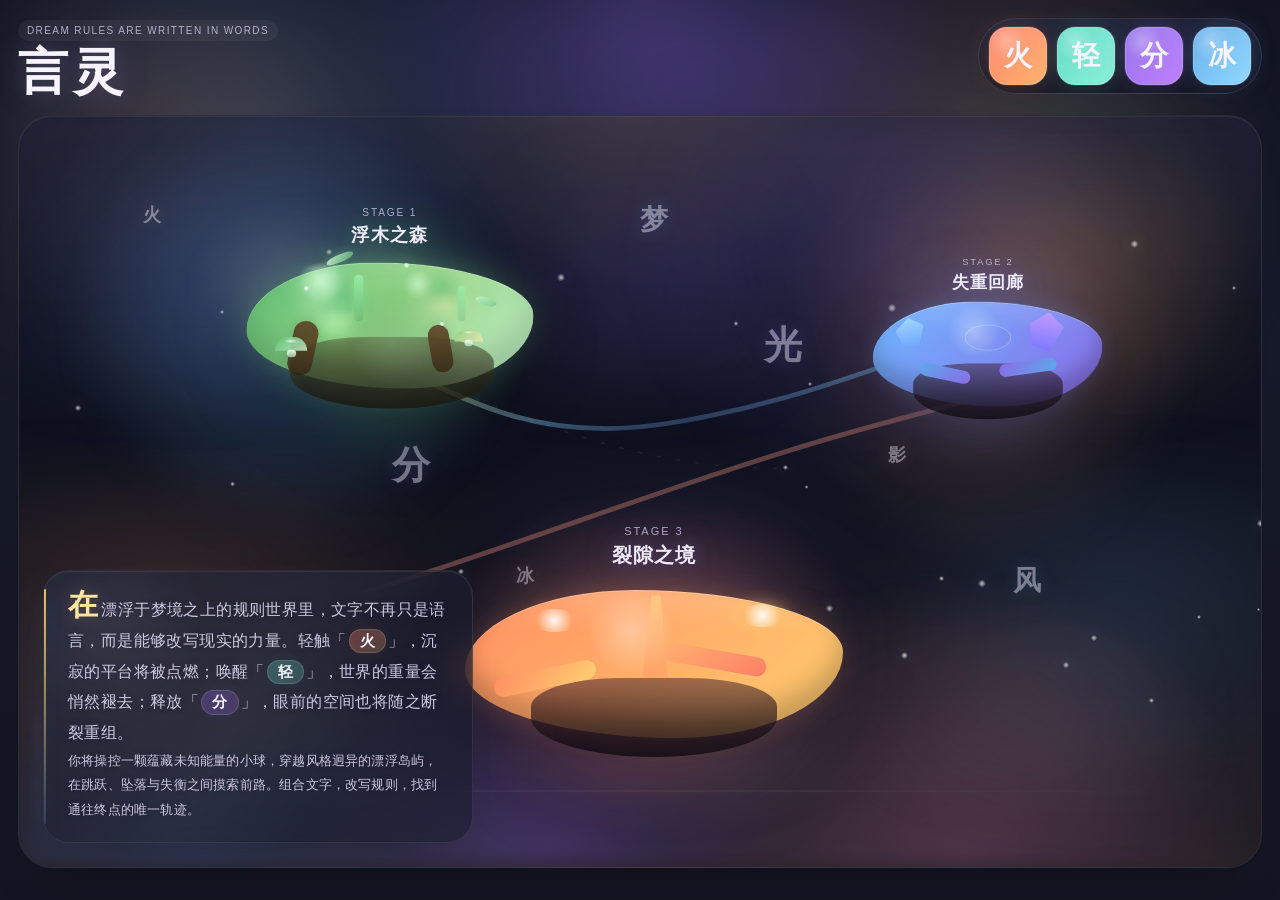
==== commit 4010b41d: "交互正常" ====
--- a/index.html
+++ b/index.html
@@ -1,1601 +1,14 @@
-<!DOCTYPE html>
+﻿<!DOCTYPE html>
 <html lang="zh-CN">
 <head>
   <meta charset="UTF-8" />
   <meta name="viewport" content="width=device-width, initial-scale=1.0, viewport-fit=cover" />
   <title>&#35328;&#28789; | Floating Dreamworld</title>
-  <style>
-    :root {
-      --bg0: #151725;
-      --bg1: #1d2033;
-      --bg2: #282847;
-      --white: #f7f3ff;
-      --ink: #e8e1ff;
-      --ink-soft: rgba(232, 225, 255, 0.76);
-      --line: rgba(255, 255, 255, 0.12);
-      --shadow: rgba(0, 0, 0, 0.42);
-      --orange: #ff9e6d;
-      --blue: #5da9e9;
-      --purple: #8b6be8;
-      --cyan: #59d9c2;
-      --yellow: #ffd166;
-      --red: #ff7f67;
-      --focus-x: 0px;
-      --focus-y: 0px;
-      --focus-scale: 1;
-      --map-rotate: 0deg;
-      --map-blur: 0px;
-      --enter-glow: 0;
-      --font-display: "Trebuchet MS", "Verdana", sans-serif;
-      --font-ui: "Segoe UI", "Helvetica Neue", Arial, sans-serif;
-      color-scheme: dark;
-    }
-
-    * {
-      box-sizing: border-box;
-      -webkit-tap-highlight-color: transparent;
-    }
-
-    html,
-    body {
-      margin: 0;
-      min-height: 100%;
-      overflow: hidden;
-      background:
-        radial-gradient(circle at 20% 14%, rgba(93, 169, 233, 0.18), transparent 24%),
-        radial-gradient(circle at 78% 16%, rgba(255, 158, 109, 0.16), transparent 22%),
-        radial-gradient(circle at 50% 0%, rgba(139, 107, 232, 0.24), transparent 28%),
-        linear-gradient(180deg, #121423 0%, #171a2a 38%, #131522 100%);
-      color: var(--ink);
-      font-family: var(--font-ui);
-    }
-
-    body::before,
-    body::after {
-      content: "";
-      position: fixed;
-      inset: 0;
-      pointer-events: none;
-      z-index: 0;
-    }
-
-    body::before {
-      background:
-        radial-gradient(circle at 14% 18%, rgba(255, 158, 109, 0.18), transparent 20%),
-        radial-gradient(circle at 82% 24%, rgba(89, 217, 194, 0.14), transparent 18%),
-        radial-gradient(circle at 54% 8%, rgba(139, 107, 232, 0.24), transparent 28%);
-      filter: blur(34px);
-      animation: bgDrift 18s ease-in-out infinite alternate;
-    }
-
-    body::after {
-      background-image:
-        radial-gradient(rgba(255, 255, 255, 0.26) 0.65px, transparent 0.7px),
-        radial-gradient(rgba(255, 255, 255, 0.14) 0.55px, transparent 0.6px);
-      background-size: 110px 110px, 68px 68px;
-      background-position: 0 0, 22px 38px;
-      opacity: 0.18;
-      mix-blend-mode: screen;
-    }
-
-    #app {
-      position: relative;
-      min-height: 100vh;
-      isolation: isolate;
-      z-index: 1;
-    }
-
-    .shell {
-      min-height: 100vh;
-      display: grid;
-      grid-template-rows: auto 1fr auto;
-      gap: 14px;
-      padding: max(18px, env(safe-area-inset-top)) 18px max(18px, env(safe-area-inset-bottom)) 18px;
-    }
-
-    .topbar {
-      display: flex;
-      justify-content: flex-end;
-      align-items: start;
-      position: relative;
-      z-index: 8;
-    }
-
-    .runes {
-      display: flex;
-      flex-wrap: wrap;
-      justify-content: flex-end;
-      gap: 10px;
-      padding: 10px 12px;
-      border-radius: 999px;
-      background: linear-gradient(180deg, rgba(34, 37, 62, 0.76), rgba(20, 22, 37, 0.66));
-      border: 1px solid var(--line);
-      box-shadow: 0 22px 48px -34px var(--shadow);
-      backdrop-filter: blur(20px);
-    }
-
-    .rune {
-      position: relative;
-      width: 58px;
-      height: 58px;
-      border: 0;
-      border-radius: 18px;
-      display: grid;
-      place-items: center;
-      color: var(--white);
-      font: 700 28px/1 var(--font-display);
-      background:
-        radial-gradient(circle at 30% 24%, rgba(255, 255, 255, 0.28), transparent 32%),
-        linear-gradient(180deg, rgba(255, 255, 255, 0.1), rgba(255, 255, 255, 0.03)),
-        var(--tone);
-      box-shadow:
-        inset 0 0 0 1px rgba(255, 255, 255, 0.16),
-        0 0 0 1px rgba(255, 255, 255, 0.08),
-        0 10px 24px -12px rgba(0, 0, 0, 0.34),
-        0 0 28px -10px var(--glow);
-      cursor: pointer;
-      transition: transform 220ms ease, filter 220ms ease, box-shadow 220ms ease;
-      animation: softBob 5.5s ease-in-out infinite;
-    }
-
-    .rune:hover,
-    .rune:focus-visible,
-    .rune.active {
-      transform: translateY(-3px) scale(1.04);
-      filter: brightness(1.08);
-      box-shadow:
-        inset 0 0 0 1px rgba(255, 255, 255, 0.18),
-        0 0 0 1px rgba(255, 255, 255, 0.1),
-        0 16px 30px -12px rgba(0, 0, 0, 0.38),
-        0 0 42px -8px var(--glow);
-    }
-
-    .hero {
-      position: relative;
-      min-height: 0;
-      border-radius: 34px;
-      overflow: hidden;
-      background:
-        radial-gradient(circle at 50% -10%, rgba(255, 209, 102, 0.16), transparent 24%),
-        radial-gradient(circle at 22% 20%, rgba(93, 169, 233, 0.12), transparent 22%),
-        radial-gradient(circle at 80% 18%, rgba(255, 158, 109, 0.12), transparent 20%),
-        linear-gradient(180deg, rgba(15, 18, 31, 0.72), rgba(10, 12, 23, 0.84));
-      border: 1px solid var(--line);
-      box-shadow:
-        inset 0 1px 0 rgba(255, 255, 255, 0.06),
-        0 28px 58px -36px var(--shadow);
-    }
-
-    .hero::before {
-      content: "";
-      position: absolute;
-      inset: 0;
-      background:
-        linear-gradient(180deg, rgba(255, 255, 255, 0.03), transparent 26%),
-        linear-gradient(0deg, rgba(255, 255, 255, 0.04), transparent 24%);
-      z-index: 1;
-      pointer-events: none;
-    }
-
-    .sky,
-    .clouds,
-    .mountains,
-    .glow-fog,
-    .particles,
-    .fragments,
-    .energy-streams,
-    .dropline {
-      position: absolute;
-      inset: 0;
-      pointer-events: none;
-    }
-
-    .sky::before,
-    .sky::after,
-    .clouds::before,
-    .clouds::after,
-    .mountains::before,
-    .mountains::after,
-    .glow-fog::before,
-    .glow-fog::after {
-      content: "";
-      position: absolute;
-      inset: 0;
-    }
-
-    .sky::before {
-      background:
-        radial-gradient(circle at 22% 28%, rgba(93, 169, 233, 0.22), transparent 20%),
-        radial-gradient(circle at 70% 18%, rgba(139, 107, 232, 0.2), transparent 24%),
-        radial-gradient(circle at 78% 34%, rgba(255, 158, 109, 0.18), transparent 18%);
-      filter: blur(20px);
-      animation: bgDrift 15s ease-in-out infinite alternate;
-    }
-
-    .sky::after {
-      background:
-        linear-gradient(180deg, rgba(88, 79, 168, 0.08), transparent 28%),
-        linear-gradient(180deg, transparent 42%, rgba(255, 152, 94, 0.08) 100%);
-    }
-
-    .clouds::before {
-      inset: 8% -6% auto -6%;
-      height: 28%;
-      background:
-        radial-gradient(circle at 18% 50%, rgba(105, 132, 226, 0.16), transparent 20%),
-        radial-gradient(circle at 50% 56%, rgba(142, 102, 226, 0.18), transparent 24%),
-        radial-gradient(circle at 82% 44%, rgba(255, 175, 116, 0.16), transparent 18%);
-      filter: blur(34px);
-      animation: cloudFlow 24s ease-in-out infinite alternate;
-    }
-
-    .clouds::after {
-      inset: auto -8% 8% -8%;
-      height: 24%;
-      background:
-        radial-gradient(circle at 26% 50%, rgba(89, 217, 194, 0.1), transparent 18%),
-        radial-gradient(circle at 56% 54%, rgba(93, 169, 233, 0.12), transparent 18%),
-        radial-gradient(circle at 76% 46%, rgba(255, 158, 109, 0.12), transparent 18%);
-      filter: blur(30px);
-      animation: cloudFlow 18s ease-in-out infinite alternate-reverse;
-    }
-
-    .mountains::before {
-      inset: auto 0 0 0;
-      height: 38%;
-      background:
-        radial-gradient(circle at 14% 100%, rgba(48, 64, 107, 0.72), transparent 32%),
-        radial-gradient(circle at 42% 100%, rgba(75, 53, 124, 0.76), transparent 34%),
-        radial-gradient(circle at 76% 100%, rgba(101, 61, 92, 0.68), transparent 30%);
-      filter: blur(12px);
-      opacity: 0.92;
-    }
-
-    .mountains::after {
-      inset: auto 8% 10% 8%;
-      height: 2px;
-      background: linear-gradient(90deg, transparent, rgba(255, 255, 255, 0.16), transparent);
-      opacity: 0.34;
-    }
-
-    .glow-fog::before {
-      inset: auto -10% 12% -10%;
-      height: 38%;
-      background:
-        radial-gradient(circle at 18% 50%, rgba(255, 158, 109, 0.16), transparent 24%),
-        radial-gradient(circle at 52% 44%, rgba(139, 107, 232, 0.18), transparent 26%),
-        radial-gradient(circle at 82% 46%, rgba(93, 169, 233, 0.16), transparent 22%);
-      filter: blur(42px);
-      animation: fogFlow 16s ease-in-out infinite alternate;
-    }
-
-    .glow-fog::after {
-      inset: auto 18% 20% 18%;
-      height: 18%;
-      background: radial-gradient(circle, rgba(255, 255, 255, 0.08), transparent 66%);
-      filter: blur(18px);
-    }
-
-    .particles span,
-    .fragments span {
-      position: absolute;
-      display: block;
-    }
-
-    .particles span {
-      width: var(--size);
-      height: var(--size);
-      border-radius: 50%;
-      background: radial-gradient(circle, rgba(255, 255, 255, 0.96), rgba(255, 255, 255, 0.12) 68%, transparent 72%);
-      box-shadow: 0 0 16px var(--glow);
-      opacity: 0.75;
-      animation: sparkle var(--dur) linear infinite;
-    }
-
-    .fragments span {
-      color: rgba(242, 238, 255, 0.44);
-      font: 700 var(--size) / 1 var(--font-display);
-      text-shadow: 0 0 18px var(--glow);
-      animation: glyphFloat var(--dur) ease-in-out infinite;
-    }
-
-    .energy-streams svg {
-      width: 100%;
-      height: 100%;
-      overflow: visible;
-      opacity: 0.92;
-      filter: drop-shadow(0 0 14px rgba(170, 191, 255, 0.16));
-    }
-
-    .title-panel,
-    .focus-annotations {
-      position: absolute;
-      z-index: 8;
-      border-radius: 26px;
-      background: linear-gradient(180deg, rgba(28, 31, 51, 0.76), rgba(16, 18, 31, 0.62));
-      border: 1px solid var(--line);
-      box-shadow: 0 28px 48px -36px var(--shadow);
-      backdrop-filter: blur(18px);
-    }
-
-    .title-panel {
-      left: 24px;
-      top: 24px;
-      bottom: auto;
-      width: min(360px, calc(100% - 460px));
-      padding: 14px 18px 14px;
-      border-radius: 22px;
-      background:
-        linear-gradient(180deg, rgba(36, 40, 68, 0.52), rgba(18, 20, 34, 0.34)),
-        radial-gradient(circle at 12% 20%, rgba(255, 255, 255, 0.08), transparent 28%);
-      border-color: rgba(255, 255, 255, 0.08);
-      box-shadow:
-        0 20px 38px -34px var(--shadow),
-        inset 0 1px 0 rgba(255, 255, 255, 0.08);
-      backdrop-filter: blur(14px);
-    }
-
-    .title-panel::before {
-      content: "";
-      position: absolute;
-      inset: 8px;
-      border-radius: 16px;
-      border: 1px solid rgba(255, 255, 255, 0.06);
-      pointer-events: none;
-    }
-
-    .eyebrow {
-      position: relative;
-      display: inline-flex;
-      align-items: center;
-      gap: 8px;
-      padding: 5px 9px;
-      border-radius: 999px;
-      background: rgba(255, 255, 255, 0.05);
-      color: rgba(232, 225, 255, 0.72);
-      font-size: 10px;
-      letter-spacing: 0.14em;
-      text-transform: uppercase;
-    }
-
-    .title-panel h1 {
-      position: relative;
-      margin: 12px 0 8px;
-      font-size: clamp(34px, 5vw, 58px);
-      line-height: 0.92;
-      letter-spacing: 0.1em;
-      color: var(--white);
-      text-shadow:
-        0 0 20px rgba(214, 240, 255, 0.14),
-        0 0 38px rgba(139, 107, 232, 0.18);
-    }
-
-    .title-panel p {
-      position: relative;
-      margin: 0;
-      color: rgba(232, 225, 255, 0.74);
-      font-size: 12px;
-      line-height: 1.62;
-      max-width: 31ch;
-    }
-
-    .actions {
-      position: relative;
-      margin-top: 14px;
-      display: flex;
-      flex-wrap: wrap;
-      gap: 12px;
-    }
-
-    .cta,
-    .ghost {
-      appearance: none;
-      border: 0;
-      border-radius: 999px;
-      padding: 12px 18px;
-      color: var(--white);
-      font: 600 13px/1 var(--font-ui);
-      letter-spacing: 0.1em;
-      text-transform: uppercase;
-      cursor: pointer;
-      transition: transform 220ms ease, filter 220ms ease;
-    }
-
-    .cta {
-      background: linear-gradient(135deg, var(--orange), var(--yellow));
-      box-shadow: 0 16px 26px -18px rgba(255, 181, 95, 0.56);
-    }
-
-    .ghost {
-      background: rgba(255, 255, 255, 0.08);
-      border: 1px solid rgba(255, 255, 255, 0.12);
-    }
-
-    .cta:hover,
-    .ghost:hover,
-    .cta:focus-visible,
-    .ghost:focus-visible {
-      transform: translateY(-2px);
-      filter: brightness(1.06);
-    }
-
-    .focus-annotations {
-      right: 24px;
-      top: 84px;
-      bottom: auto;
-      width: min(360px, calc(100% - 88px));
-      padding: 0;
-      background: none;
-      border: 0;
-      box-shadow: none;
-      backdrop-filter: none;
-      pointer-events: none;
-      opacity: 0;
-      transform: translateY(16px);
-      transition: opacity 700ms ease, transform 700ms ease;
-    }
-
-    .focus-annotations.visible {
-      opacity: 1;
-      transform: translateY(0);
-    }
-
-    .annotation-title,
-    .annotation-note,
-    .annotation-stats {
-      position: absolute;
-      border-radius: 24px;
-      background: linear-gradient(180deg, rgba(29, 32, 53, 0.66), rgba(16, 18, 31, 0.44));
-      border: 1px solid rgba(255, 255, 255, 0.1);
-      box-shadow: 0 26px 44px -36px var(--shadow);
-      backdrop-filter: blur(16px);
-    }
-
-    .annotation-title {
-      right: 0;
-      top: 0;
-      width: min(320px, 100%);
-      padding: 18px 18px 16px;
-    }
-
-    .annotation-title small,
-    .annotation-stats small {
-      display: block;
-      color: rgba(232, 225, 255, 0.54);
-      text-transform: uppercase;
-      letter-spacing: 0.18em;
-      font-size: 11px;
-    }
-
-    .annotation-title h2 {
-      margin: 10px 0 8px;
-      font-size: 26px;
-      color: var(--white);
-      letter-spacing: 0.05em;
-      text-shadow: 0 0 18px rgba(143, 121, 255, 0.16);
-    }
-
-    .annotation-title p,
-    .annotation-note p {
-      margin: 0;
-      color: var(--ink-soft);
-      font-size: 13px;
-      line-height: 1.7;
-    }
-
-    .annotation-note {
-      left: 8px;
-      top: 192px;
-      width: min(260px, 72%);
-      padding: 14px 16px;
-      transform: rotate(-2deg);
-    }
-
-    .annotation-note strong {
-      display: block;
-      margin-bottom: 8px;
-      color: rgba(246, 243, 255, 0.9);
-      font-size: 12px;
-      letter-spacing: 0.14em;
-      text-transform: uppercase;
-    }
-
-    .annotation-stats {
-      right: 0;
-      top: 294px;
-      display: flex;
-      gap: 10px;
-      padding: 12px;
-    }
-
-    .stat-pill,
-    .word-pill {
-      min-width: 104px;
-      padding: 10px 12px;
-      border-radius: 18px;
-      background: rgba(255, 255, 255, 0.05);
-      border: 1px solid rgba(255, 255, 255, 0.08);
-    }
-
-    .stat-pill strong,
-    .word-pill strong {
-      display: block;
-      margin-top: 4px;
-      font-size: 16px;
-      color: var(--white);
-    }
-
-    .word-cloud {
-      margin-top: 12px;
-      display: flex;
-      flex-wrap: wrap;
-      gap: 8px;
-    }
-
-    .word-cloud span {
-      padding: 8px 10px;
-      border-radius: 999px;
-      font-size: 11px;
-      letter-spacing: 0.08em;
-      color: var(--white);
-      background: rgba(255, 255, 255, 0.08);
-      border: 1px solid rgba(255, 255, 255, 0.1);
-    }
-
-    .world-window {
-      position: absolute;
-      inset: 0;
-      overflow: hidden;
-      z-index: 3;
-    }
-
-    .world-map {
-      position: absolute;
-      inset: -4% -6% -6% -6%;
-      transform: translate3d(var(--focus-x), var(--focus-y), 0) rotate(var(--map-rotate)) scale(var(--focus-scale));
-      transform-origin: center center;
-      transition: transform 1400ms cubic-bezier(.18, .74, .1, 1), filter 1200ms ease;
-      filter: blur(var(--map-blur));
-    }
-
-    .island {
-      position: absolute;
-      border: 0;
-      background: none;
-      padding: 0;
-      cursor: pointer;
-      z-index: var(--z);
-      filter: drop-shadow(0 22px 34px rgba(0, 0, 0, 0.28));
-      animation: islandDrift var(--float) ease-in-out infinite;
-      opacity: 1;
-      transform: scale(var(--island-scale, 1));
-      transition:
-        left 1300ms cubic-bezier(.18, .74, .1, 1),
-        top 1300ms cubic-bezier(.18, .74, .1, 1),
-        width 1300ms cubic-bezier(.18, .74, .1, 1),
-        height 1300ms cubic-bezier(.18, .74, .1, 1),
-        transform 700ms ease,
-        filter 700ms ease,
-        opacity 700ms ease;
-    }
-
-    .island:hover,
-    .island:focus-visible,
-    .island.active {
-      transform: scale(calc(var(--island-scale, 1) + 0.04));
-      filter: drop-shadow(0 28px 40px rgba(0, 0, 0, 0.34));
-      outline: none;
-    }
-
-    .island.far {
-      opacity: 0.44;
-      filter: drop-shadow(0 18px 26px rgba(0, 0, 0, 0.22)) saturate(0.86);
-    }
-
-    .island.focused {
-      opacity: 1;
-      filter: drop-shadow(0 34px 44px rgba(0, 0, 0, 0.34)) brightness(1.06);
-    }
-
-    .island.entering {
-      z-index: 10;
-      filter: drop-shadow(0 42px 56px rgba(0, 0, 0, 0.4)) brightness(1.1);
-    }
-
-    .island-visual {
-      position: relative;
-      width: 100%;
-      height: 100%;
-    }
-
-    .halo {
-      position: absolute;
-      inset: -10%;
-      border-radius: 50%;
-      background: radial-gradient(circle, var(--glow), transparent 62%);
-      filter: blur(20px);
-      opacity: 0.8;
-      animation: pulseGlow 6s ease-in-out infinite;
-    }
-
-    .island.focused .halo {
-      inset: -16%;
-      opacity: 1;
-      filter: blur(24px);
-      animation-duration: 3.8s;
-    }
-
-    .land {
-      position: absolute;
-      inset: 18% 10% 18% 10%;
-      border-radius: 45% 55% 44% 56% / 54% 42% 58% 46%;
-      background:
-        radial-gradient(circle at 44% 28%, rgba(255, 255, 255, 0.34), transparent 18%),
-        linear-gradient(180deg, rgba(255, 255, 255, 0.14), transparent 28%),
-        linear-gradient(135deg, var(--top1), var(--top2));
-      box-shadow:
-        inset 0 1px 0 rgba(255, 255, 255, 0.26),
-        inset 0 -18px 24px rgba(0, 0, 0, 0.22),
-        0 0 34px -10px var(--glow);
-    }
-
-    .underside {
-      position: absolute;
-      inset: 56% 24% 10% 24%;
-      border-radius: 45% 45% 62% 62%;
-      background: linear-gradient(180deg, rgba(55, 24, 36, 0.48), rgba(15, 11, 18, 0.82));
-      filter: blur(0.4px);
-    }
-
-    .detail {
-      position: absolute;
-      inset: 0;
-    }
-
-    .detail span {
-      position: absolute;
-      display: block;
-      pointer-events: none;
-    }
-
-    .island-label {
-      position: absolute;
-      left: 50%;
-      top: -10%;
-      transform: translateX(-50%);
-      min-width: 120px;
-      text-align: center;
-      pointer-events: none;
-      transition: opacity 500ms ease, transform 700ms ease, filter 500ms ease;
-      filter: drop-shadow(0 0 18px rgba(130, 140, 255, 0.16));
-    }
-
-    .island-label small,
-    .island-label strong {
-      display: block;
-    }
-
-    .island-label small {
-      color: rgba(232, 225, 255, 0.7);
-      font-size: 11px;
-      letter-spacing: 0.18em;
-      text-transform: uppercase;
-    }
-
-    .island-label strong {
-      margin-top: 5px;
-      color: rgba(247, 243, 255, 0.96);
-      font-size: 20px;
-      letter-spacing: 0.04em;
-      text-shadow: 0 0 18px rgba(143, 121, 255, 0.24);
-    }
-
-    .island.far .island-label {
-      opacity: 0.34;
-      transform: translateX(-50%) translateY(12px) scale(0.92);
-    }
-
-    .island.focused .island-label {
-      opacity: 0;
-      transform: translateX(-50%) translateY(18px) scale(0.96);
-    }
-
-    .ambient-ring {
-      position: absolute;
-      inset: -8%;
-      border-radius: 50%;
-      border: 1px solid rgba(255, 255, 255, 0.12);
-      opacity: 0;
-      transform: scale(0.9) rotate(0deg);
-      transition: opacity 700ms ease, transform 1200ms ease;
-    }
-
-    .ambient-ring::before,
-    .ambient-ring::after {
-      content: "";
-      position: absolute;
-      inset: 14%;
-      border-radius: 50%;
-      border: 1px dashed rgba(255, 255, 255, 0.1);
-    }
-
-    .island.focused .ambient-ring {
-      opacity: 1;
-      transform: scale(1.06) rotate(20deg);
-    }
-
-    .focus-particles {
-      position: absolute;
-      inset: -10%;
-      opacity: 0;
-      transition: opacity 700ms ease;
-      pointer-events: none;
-    }
-
-    .focus-particles span {
-      position: absolute;
-      width: 6px;
-      height: 6px;
-      border-radius: 50%;
-      background: radial-gradient(circle, rgba(255,255,255,0.92), rgba(255,255,255,0.12) 70%, transparent 72%);
-      box-shadow: 0 0 14px rgba(255,255,255,0.24);
-      animation: ringSpark 3s linear infinite;
-    }
-
-    .island.focused .focus-particles {
-      opacity: 1;
-    }
-
-    .orb-avatar {
-      position: absolute;
-      width: clamp(30px, 3vw, 48px);
-      aspect-ratio: 1;
-      border-radius: 50%;
-      background:
-        radial-gradient(circle at 34% 28%, rgba(255, 255, 255, 0.96), transparent 18%),
-        radial-gradient(circle at 44% 46%, rgba(214, 240, 255, 0.72), transparent 28%),
-        radial-gradient(circle at 62% 66%, rgba(155, 123, 255, 0.58), transparent 32%),
-        linear-gradient(135deg, #7aa6ff, #9b7bff);
-      box-shadow:
-        inset 0 1px 0 rgba(255, 255, 255, 0.46),
-        inset 0 -10px 18px rgba(49, 27, 109, 0.28),
-        0 0 28px rgba(123, 174, 255, 0.44),
-        0 12px 20px -12px rgba(0, 0, 0, 0.36);
-      z-index: 7;
-      animation: orbBounce 4.8s ease-in-out infinite;
-    }
-
-    .orb-avatar::before,
-    .orb-avatar::after {
-      content: "";
-      position: absolute;
-      border-radius: 50%;
-      pointer-events: none;
-    }
-
-    .orb-avatar::before {
-      inset: 8%;
-      background:
-        radial-gradient(circle at 40% 36%, rgba(255, 255, 255, 0.82), transparent 26%),
-        radial-gradient(circle at 58% 58%, rgba(89, 217, 194, 0.28), transparent 38%);
-      animation: orbSpin 6.2s linear infinite;
-    }
-
-    .orb-avatar::after {
-      inset: -20%;
-      background: radial-gradient(circle, rgba(214, 240, 255, 0.34), transparent 60%);
-      filter: blur(10px);
-      animation: pulseGlow 4.8s ease-in-out infinite;
-    }
-
-    .path-highlight {
-      position: absolute;
-      inset: 0;
-      z-index: 2;
-      pointer-events: none;
-      opacity: 0.92;
-    }
-
-    .path-highlight svg {
-      width: 100%;
-      height: 100%;
-    }
-
-    .hero.focus-mode .path-highlight {
-      opacity: 0.56;
-    }
-
-    .hero.entering .path-highlight {
-      opacity: 0.9;
-    }
-
-    .dropline {
-      z-index: 9;
-      overflow: hidden;
-    }
-
-    .enter-overlay {
-      position: absolute;
-      inset: 0;
-      z-index: 10;
-      pointer-events: none;
-      opacity: 0;
-      transition: opacity 900ms ease;
-      background:
-        radial-gradient(circle at 50% 54%, rgba(255, 255, 255, calc(0.08 + var(--enter-glow) * 0.16)), transparent 18%),
-        radial-gradient(circle at 50% 54%, rgba(123, 166, 255, calc(0.1 + var(--enter-glow) * 0.18)), transparent 28%),
-        radial-gradient(circle at 50% 54%, rgba(155, 123, 255, calc(0.1 + var(--enter-glow) * 0.18)), transparent 38%);
-    }
-
-    .hero.entering .enter-overlay {
-      opacity: 1;
-    }
-
-    .enter-text {
-      position: absolute;
-      left: 50%;
-      bottom: 18%;
-      transform: translateX(-50%);
-      color: rgba(247, 243, 255, 0.9);
-      font-size: 12px;
-      letter-spacing: 0.2em;
-      text-transform: uppercase;
-      text-shadow: 0 0 16px rgba(130, 140, 255, 0.28);
-      opacity: 0;
-      transition: opacity 600ms ease;
-    }
-
-    .hero.entering .enter-text {
-      opacity: 1;
-    }
-
-    .falling-rune {
-      position: absolute;
-      top: -10%;
-      left: var(--x);
-      width: 72px;
-      height: 72px;
-      margin-left: -36px;
-      display: grid;
-      place-items: center;
-      color: var(--white);
-      font: 700 34px/1 var(--font-display);
-      border-radius: 22px;
-      background:
-        radial-gradient(circle at 30% 24%, rgba(255, 255, 255, 0.24), transparent 28%),
-        linear-gradient(180deg, rgba(255, 255, 255, 0.16), rgba(255, 255, 255, 0.03)),
-        var(--tone);
-      box-shadow:
-        inset 0 1px 0 rgba(255, 255, 255, 0.22),
-        0 14px 28px -14px rgba(0, 0, 0, 0.36),
-        0 0 40px -12px var(--glow);
-      animation:
-        runeFall 3.8s cubic-bezier(.22, .74, .16, 1) forwards,
-        runeSpin 3.8s ease-in-out forwards;
-    }
-
-    .falling-rune::after {
-      content: "";
-      position: absolute;
-      inset: -12px;
-      border-radius: 28px;
-      border: 1px solid rgba(255, 255, 255, 0.16);
-      animation: runeRipple 1.6s ease-out infinite;
-    }
-
-    .error-state {
-      min-height: 100vh;
-      display: grid;
-      place-items: center;
-      padding: 24px;
-      text-align: center;
-      color: var(--white);
-      background: linear-gradient(180deg, #141624, #1a1d2c);
-      font-family: var(--font-ui);
-    }
-
-    .error-state p {
-      margin: 0;
-      padding: 18px 22px;
-      border-radius: 20px;
-      background: rgba(255, 255, 255, 0.06);
-      border: 1px solid rgba(255, 255, 255, 0.1);
-      box-shadow: 0 18px 34px -28px var(--shadow);
-    }
-
-    @keyframes bgDrift {
-      from { transform: translate3d(-2%, -1%, 0) scale(1); }
-      to { transform: translate3d(2%, 2%, 0) scale(1.06); }
-    }
-
-    @keyframes cloudFlow {
-      from { transform: translateX(-2%) translateY(0); }
-      to { transform: translateX(3%) translateY(-4%); }
-    }
-
-    @keyframes fogFlow {
-      from { transform: translateX(-2%) translateY(0); }
-      to { transform: translateX(2%) translateY(-5%); }
-    }
-
-    @keyframes sparkle {
-      0% { transform: translate3d(0, 0, 0) scale(0.7); opacity: 0; }
-      18% { opacity: 0.76; }
-      100% { transform: translate3d(var(--dx), var(--dy), 0) scale(1.22); opacity: 0; }
-    }
-
-    @keyframes glyphFloat {
-      0%, 100% { transform: translateY(0) rotate(-4deg); opacity: 0.32; }
-      50% { transform: translateY(-14px) rotate(4deg); opacity: 0.62; }
-    }
-
-    @keyframes islandDrift {
-      0%, 100% { translate: 0 0; }
-      50% { translate: 0 -10px; }
-    }
-
-    @keyframes pulseGlow {
-      0%, 100% { opacity: 0.56; transform: scale(0.96); }
-      50% { opacity: 0.92; transform: scale(1.08); }
-    }
-
-    @keyframes softBob {
-      0%, 100% { transform: translateY(0); }
-      50% { transform: translateY(-2px); }
-    }
-
-    @keyframes orbBounce {
-      0%, 100% { transform: translateY(0) scale(1, 1); }
-      35% { transform: translateY(-10px) scale(1.05, 0.96); }
-      60% { transform: translateY(-4px) scale(0.98, 1.03); }
-    }
-
-    @keyframes orbSpin {
-      from { transform: rotate(0deg); }
-      to { transform: rotate(360deg); }
-    }
-
-    @keyframes ringSpark {
-      0% { transform: translate3d(0, 0, 0) scale(0.7); opacity: 0; }
-      20% { opacity: 0.8; }
-      100% { transform: translate3d(var(--sx), var(--sy), 0) scale(1.2); opacity: 0; }
-    }
-
-    @keyframes blink {
-      0%, 100% { opacity: 0.5; transform: scale(0.9); }
-      50% { opacity: 1; transform: scale(1.08); }
-    }
-
-    @keyframes runeFall {
-      0% { transform: translateY(0) scale(0.88); opacity: 0; }
-      14% { opacity: 1; }
-      80% { transform: translateY(72vh) scale(1.02); opacity: 1; }
-      100% { transform: translateY(88vh) scale(0.96); opacity: 0; }
-    }
-
-    @keyframes runeSpin {
-      0% { rotate: -12deg; }
-      50% { rotate: 8deg; }
-      100% { rotate: -2deg; }
-    }
-
-    @keyframes runeRipple {
-      from { opacity: 0.46; transform: scale(0.9); }
-      to { opacity: 0; transform: scale(1.16); }
-    }
-
-    @media (max-width: 980px) {
-      .runes {
-        justify-content: flex-end;
-      }
-
-      .title-panel {
-        width: min(320px, calc(100% - 420px));
-      }
-    }
-
-    @media (max-width: 780px) {
-      .shell {
-        padding-left: 12px;
-        padding-right: 12px;
-      }
-
-      .hero {
-        border-radius: 28px;
-      }
-
-      .title-panel {
-        left: 18px;
-        top: 18px;
-        bottom: auto;
-        width: min(280px, calc(100% - 106px));
-        padding: 18px;
-      }
-
-      .focus-annotations {
-        right: 18px;
-        top: 78px;
-        left: auto;
-        bottom: auto;
-        width: min(300px, calc(100% - 56px));
-      }
-    }
-
-    @media (max-width: 560px) {
-      .runes {
-        gap: 8px;
-        padding: 8px 10px;
-      }
-
-      .rune {
-        width: 50px;
-        height: 50px;
-        font-size: 24px;
-      }
-
-      .title-panel {
-        width: calc(100% - 36px);
-        top: 18px;
-      }
-
-      .title-panel h1 {
-        font-size: 42px;
-      }
-
-      .focus-annotations {
-        left: 18px;
-        right: 18px;
-        top: auto;
-        bottom: 120px;
-        width: auto;
-      }
-
-      .annotation-title {
-        position: relative;
-        right: auto;
-        top: auto;
-        width: auto;
-      }
-
-      .annotation-note {
-        position: relative;
-        left: auto;
-        top: auto;
-        width: auto;
-        margin-top: 10px;
-        transform: none;
-      }
-
-      .annotation-stats {
-        position: relative;
-        right: auto;
-        top: auto;
-        margin-top: 10px;
-        flex-wrap: wrap;
-      }
-
-      .title-panel p,
-      .annotation-title p,
-      .annotation-note p {
-        font-size: 12px;
-      }
-
-    }
-  </style>
+    <link rel="stylesheet" href="./styles.css" />
 </head>
 <body>
   <div id="app" aria-label="&#35328;&#28789; floating dreamworld home"></div>
-  <script>
-    (function () {
-      try {
-        var app = document.getElementById("app");
-
-        var stageData = [
-          {
-            id: 0,
-            stage: "Stage 1",
-            title: "\u6d6e\u6728\u4e4b\u68ee",
-            desc: "\u6696\u6a59\u8272\u68ee\u6797\u5c9b\uff0c\u68a6\u5883\u690d\u7269\u3001\u6728\u8d28\u8df3\u53f0\u4e0e\u67d4\u548c\u7075\u5149\u6d6e\u5728\u6811\u51a0\u4e0a\u65b9\u3002",
-            tags: ["Forest Glow", "Warm Wind", "Soft Physics"],
-            features: ["\u67d4\u8f6f\u5f39\u8df3", "\u6797\u95f4\u8fde\u6865", "\u53d1\u5149\u690d\u7269"],
-            recommended: ["\u8f7b", "\u706b", "\u5206"],
-            best: "01:42",
-            wordsFound: "07 / 12",
-            glow: "rgba(255, 176, 112, 0.44)",
-            top1: "#ffb07a",
-            top2: "#ffd166",
-            x: 18,
-            y: 16,
-            w: 28,
-            h: 26,
-            z: 5,
-            scale: 0.92,
-            float: "8.4s",
-            focusX: 14,
-            focusY: 12,
-            focusScale: 1.06
-          },
-          {
-            id: 1,
-            stage: "Stage 2",
-            title: "\u5931\u91cd\u56de\u5eca",
-            desc: "\u84dd\u7d2b\u8272\u5931\u91cd\u6d6e\u754c\uff0c\u661f\u5c18\u3001\u6c34\u6676\u4e0e\u53cd\u91cd\u529b\u77f3\u5757\u5728\u7a7a\u4e2d\u76f8\u4e92\u62c9\u626f\u3002",
-            tags: ["Crystal Drift", "Blue Void", "Zero Gravity"],
-            features: ["\u91cd\u529b\u53cd\u8f6c", "\u6f02\u6d6e\u673a\u5173", "\u661f\u5c18\u8f68\u9053"],
-            recommended: ["\u8f7b", "\u4e0a", "\u5206"],
-            best: "02:08",
-            wordsFound: "05 / 11",
-            glow: "rgba(128, 154, 255, 0.42)",
-            top1: "#6eb7ff",
-            top2: "#8b6be8",
-            x: 63,
-            y: 21,
-            w: 24,
-            h: 23,
-            z: 4,
-            scale: 0.86,
-            float: "7.6s",
-            focusX: -16,
-            focusY: 10,
-            focusScale: 1.08
-          },
-          {
-            id: 2,
-            stage: "Stage 3",
-            title: "\u88c2\u9699\u4e4b\u5883",
-            desc: "\u7ea2\u6a59\u8272\u626d\u66f2\u5c9b\u5c7f\uff0c\u788e\u88c2\u5e73\u53f0\u4e0e\u53d1\u5149\u88c2\u7f1d\u628a\u7a7a\u95f4\u62c9\u6210\u4e0d\u7a33\u5b9a\u7684\u8bd7\u53e5\u3002",
-            tags: ["Ember Rift", "Broken Space", "Fire Script"],
-            features: ["\u88c2\u9699\u8df3\u8f6c", "\u70ed\u6d6a\u6270\u52a8", "\u65ad\u5c42\u5e73\u53f0"],
-            recommended: ["\u706b", "\u5206", "\u51b0"],
-            best: "03:31",
-            wordsFound: "09 / 15",
-            glow: "rgba(255, 138, 98, 0.42)",
-            top1: "#ff8f62",
-            top2: "#ffcf70",
-            x: 34,
-            y: 56,
-            w: 34,
-            h: 28,
-            z: 6,
-            scale: 1,
-            float: "9.2s",
-            focusX: 4,
-            focusY: -12,
-            focusScale: 1.05
-          }
-        ];
-
-        var runes = [
-          { text: "\u706b", tone: "linear-gradient(135deg, #ff7d67, #ffb166)", glow: "rgba(255, 145, 93, 0.62)" },
-          { text: "\u8f7b", tone: "linear-gradient(135deg, #59d9c2, #88f0d7)", glow: "rgba(89, 217, 194, 0.56)" },
-          { text: "\u5206", tone: "linear-gradient(135deg, #8b6be8, #bf7bff)", glow: "rgba(165, 123, 255, 0.58)" },
-          { text: "\u51b0", tone: "linear-gradient(135deg, #5da9e9, #8dd8ff)", glow: "rgba(125, 205, 255, 0.56)" }
-        ];
-
-        app.innerHTML = [
-          '<main class="shell">',
-          '  <header class="topbar">',
-          '    <div class="runes" id="runeBar" aria-label="Rule runes"></div>',
-          '  </header>',
-          '  <section class="hero">',
-          '    <div class="sky"></div>',
-          '    <div class="clouds"></div>',
-          '    <div class="mountains"></div>',
-          '    <div class="glow-fog"></div>',
-          '    <div class="particles" id="particles"></div>',
-          '    <div class="fragments" id="fragments"></div>',
-          '    <div class="energy-streams" id="energyStreams"></div>',
-          '    <div class="title-panel">',
-          '      <span class="eyebrow">Dream rules are written in words</span>',
-          '      <h1>&#35328;&#28789;</h1>',
-          '      <p>&#36825;&#37324;&#19981;&#26159;&#33756;&#21333;&#39029;&#12290;&#19977;&#20010;&#20851;&#21345;&#26159;&#25955;&#33853;&#22312;&#31354;&#20013;&#30340;&#26790;&#22659;&#23707;&#23679;&#65292;&#20320;&#29992;&#27721;&#23383;&#35302;&#30896;&#23427;&#20204;&#65292;&#28982;&#21518;&#36827;&#20837;&#34987;&#35821;&#35328;&#25913;&#20889;&#30340;&#19990;&#30028;&#12290;</p>',
-          '      <div class="actions">',
-          '        <button class="cta" type="button" id="enterBtn">Approach Realm</button>',
-          '        <button class="ghost" type="button" id="wanderBtn">Wander</button>',
-          '      </div>',
-          '    </div>',
-          '    <div class="world-window">',
-          '      <div class="world-map" id="worldMap">',
-          '        <div class="path-highlight" id="pathHighlight"></div>',
-          '      </div>',
-          '    </div>',
-          '    <aside class="focus-annotations" id="focusAnnotations">',
-          '      <div class="annotation-title">',
-          '        <small id="focusStageLabel">Focused Realm</small>',
-          '        <h2 id="focusTitle"></h2>',
-          '        <p id="focusDesc"></p>',
-          '        <div class="word-cloud" id="focusWords"></div>',
-          '      </div>',
-          '      <div class="annotation-note">',
-          '        <strong>Realm Notes</strong>',
-          '        <p id="focusNotes"></p>',
-          '      </div>',
-          '      <div class="annotation-stats">',
-          '        <div class="stat-pill"><small>Best Record</small><strong id="focusBest">--:--</strong></div>',
-          '        <div class="word-pill"><small>Words Found</small><strong id="focusFound">00 / 00</strong></div>',
-          '      </div>',
-          '    </aside>',
-          '    <div class="enter-overlay"><div class="enter-text" id="enterText">Entering realm</div></div>',
-          '    <div class="dropline" id="dropline"></div>',
-          '  </section>',
-          '</main>'
-        ].join("");
-
-        var root = document.documentElement;
-        var runeBar = document.getElementById("runeBar");
-        var worldMap = document.getElementById("worldMap");
-        var focusAnnotations = document.getElementById("focusAnnotations");
-        var focusStageLabel = document.getElementById("focusStageLabel");
-        var focusTitle = document.getElementById("focusTitle");
-        var focusDesc = document.getElementById("focusDesc");
-        var focusWords = document.getElementById("focusWords");
-        var focusNotes = document.getElementById("focusNotes");
-        var focusBest = document.getElementById("focusBest");
-        var focusFound = document.getElementById("focusFound");
-        var pathHighlight = document.getElementById("pathHighlight");
-        var dropline = document.getElementById("dropline");
-        var hero = document.querySelector(".hero");
-        var wanderBtn = document.getElementById("wanderBtn");
-        var enterBtn = document.getElementById("enterBtn");
-        var enterText = document.getElementById("enterText");
-        var currentStage = 0;
-        var interactionState = "overview";
-        var islands = [];
-
-        buildRunes();
-        buildAmbient();
-        buildWorld();
-        setOverview();
-
-        wanderBtn.addEventListener("click", function () {
-          if (interactionState === "entering") {
-            return;
-          }
-          if (interactionState === "overview") {
-            focusIsland((currentStage + 1) % stageData.length);
-          } else {
-            setOverview();
-          }
-        });
-
-        enterBtn.addEventListener("click", function () {
-          if (interactionState === "overview") {
-            focusIsland(currentStage);
-          } else if (interactionState === "focused") {
-            enterStage(currentStage);
-          }
-        });
-
-        function buildRunes() {
-          runes.forEach(function (rune, index) {
-            var button = document.createElement("button");
-            button.className = "rune";
-            button.type = "button";
-            button.textContent = rune.text;
-            button.style.setProperty("--tone", rune.tone);
-            button.style.setProperty("--glow", rune.glow);
-            button.setAttribute("aria-label", "Rune " + rune.text);
-            button.addEventListener("click", function () {
-              button.classList.remove("active");
-              void button.offsetWidth;
-              button.classList.add("active");
-              spawnRune(rune, 24 + index * 16 + Math.random() * 8);
-            });
-            runeBar.appendChild(button);
-          });
-        }
-
-        function buildAmbient() {
-          fillParticles(document.getElementById("particles"));
-          fillFragments(document.getElementById("fragments"));
-          drawPaths();
-        }
-
-        function buildWorld() {
-          stageData.forEach(function (stage) {
-            var button = document.createElement("button");
-            button.className = "island";
-            button.type = "button";
-            button.dataset.stage = String(stage.id);
-            button.style.left = stage.x + "%";
-            button.style.top = stage.y + "%";
-            button.style.width = stage.w + "%";
-            button.style.height = stage.h + "%";
-            button.style.setProperty("--z", String(stage.z));
-            button.style.setProperty("--float", stage.float);
-            button.style.setProperty("--glow", stage.glow);
-            button.style.setProperty("--top1", stage.top1);
-            button.style.setProperty("--top2", stage.top2);
-            button.dataset.baseX = String(stage.x);
-            button.dataset.baseY = String(stage.y);
-            button.dataset.baseW = String(stage.w);
-            button.dataset.baseH = String(stage.h);
-            button.dataset.baseScale = String(stage.scale);
-            button.style.setProperty("--island-scale", String(stage.scale));
-            button.innerHTML = islandMarkup(stage);
-            button.addEventListener("click", function () {
-              handleIslandClick(stage.id);
-            });
-            worldMap.appendChild(button);
-            islands.push(button);
-          });
-        }
-
-        function islandMarkup(stage) {
-          var detail = '';
-          if (stage.id === 0) {
-            detail = [
-              '<span style="left:18%; top:34%; width:10%; height:24%; border-radius:999px; background:linear-gradient(180deg, rgba(255,245,190,0.95), rgba(255,158,109,0.82)); box-shadow:0 0 16px rgba(255,201,103,0.28);"></span>',
-              '<span style="left:26%; top:20%; width:44%; height:30%; border-radius:50%; background:radial-gradient(circle at 30% 40%, rgba(255,209,102,0.86), transparent 28%), radial-gradient(circle at 66% 48%, rgba(255,158,109,0.84), transparent 30%), radial-gradient(circle at 50% 60%, rgba(89,217,194,0.42), transparent 36%); filter:blur(2px);"></span>',
-              '<span style="left:12%; top:56%; width:18%; height:10%; border-radius:18px; background:linear-gradient(135deg, #d68f61, #f7cb7f); transform:rotate(-8deg);"></span>',
-              '<span style="left:64%; top:52%; width:16%; height:10%; border-radius:18px; background:linear-gradient(135deg, #f5a870, #ffd166); transform:rotate(8deg);"></span>',
-              '<span style="left:54%; top:26%; width:8%; height:8%; border-radius:50%; background:radial-gradient(circle, rgba(255,255,255,0.9), rgba(255,209,102,0.2) 68%, transparent 72%); box-shadow:0 0 14px rgba(255,209,102,0.5);"></span>'
-            ].join("");
-          } else if (stage.id === 1) {
-            detail = [
-              '<span style="left:18%; top:28%; width:10%; height:18%; background:linear-gradient(180deg, #a1d5ff, #6fa7ff); clip-path:polygon(50% 0%, 100% 32%, 72% 100%, 18% 90%, 0% 38%); transform:rotate(-10deg);"></span>',
-              '<span style="left:64%; top:24%; width:12%; height:24%; background:linear-gradient(180deg, #c19cff, #7b79ff); clip-path:polygon(50% 0%, 100% 32%, 72% 100%, 18% 90%, 0% 38%); transform:rotate(10deg);"></span>',
-              '<span style="left:26%; top:58%; width:18%; height:8%; border-radius:18px; background:linear-gradient(135deg, #5da9e9, #8b6be8); transform:rotate(12deg);"></span>',
-              '<span style="left:54%; top:54%; width:20%; height:8%; border-radius:18px; background:linear-gradient(135deg, #8b6be8, #5da9e9); transform:rotate(-8deg);"></span>',
-              '<span style="left:42%; top:32%; width:16%; height:16%; border-radius:50%; border:1px solid rgba(255,255,255,0.28); box-shadow:0 0 16px rgba(125,205,255,0.24);"></span>'
-            ].join("");
-          } else {
-            detail = [
-              '<span style="left:16%; top:52%; width:22%; height:8%; border-radius:18px; background:linear-gradient(135deg, #ff8f62, #ffcf70); transform:rotate(-12deg);"></span>',
-              '<span style="left:52%; top:44%; width:22%; height:8%; border-radius:18px; background:linear-gradient(135deg, #ffb06f, #ff7f67); transform:rotate(10deg);"></span>',
-              '<span style="left:38%; top:20%; width:24%; height:36%; background:linear-gradient(180deg, rgba(255,208,133,0.76), rgba(255,127,103,0.28)); clip-path:polygon(48% 0%, 56% 0%, 62% 100%, 40% 100%); filter:blur(2px);"></span>',
-              '<span style="left:24%; top:26%; width:10%; height:10%; border-radius:50%; background:radial-gradient(circle, rgba(255,255,255,0.9), rgba(255,159,98,0.22) 68%, transparent 72%); box-shadow:0 0 16px rgba(255,159,98,0.48);"></span>',
-              '<span style="left:68%; top:24%; width:10%; height:10%; border-radius:50%; background:radial-gradient(circle, rgba(255,255,255,0.9), rgba(255,208,112,0.22) 68%, transparent 72%); box-shadow:0 0 16px rgba(255,208,112,0.48);"></span>'
-            ].join("");
-          }
-
-          return [
-            '<div class="island-visual">',
-            '  <div class="ambient-ring"></div>',
-            '  <div class="halo"></div>',
-            '  <div class="land"></div>',
-            '  <div class="underside"></div>',
-            '  <div class="detail">' + detail + '</div>',
-            '  <div class="focus-particles">' +
-                 '<span style="left:24%; top:30%; --sx:-16px; --sy:-30px;"></span>' +
-                 '<span style="left:68%; top:22%; --sx:22px; --sy:-28px; animation-delay:.6s;"></span>' +
-                 '<span style="left:58%; top:68%; --sx:18px; --sy:18px; animation-delay:1.2s;"></span>' +
-                 '<span style="left:18%; top:58%; --sx:-18px; --sy:20px; animation-delay:.9s;"></span>' +
-            '  </div>',
-            '  <div class="island-label"><small>' + stage.stage + '</small><strong>' + stage.title + '</strong></div>',
-            '</div>'
-          ].join("");
-        }
-
-        function handleIslandClick(index) {
-          if (interactionState === "entering") {
-            return;
-          }
-
-          if (interactionState === "overview") {
-            focusIsland(index);
-            return;
-          }
-
-          if (interactionState === "focused" && currentStage === index) {
-            enterStage(index);
-            return;
-          }
-
-          focusIsland(index);
-        }
-
-        function setOverview() {
-          interactionState = "overview";
-          hero.classList.remove("focus-mode", "entering");
-          focusAnnotations.classList.remove("visible");
-          root.style.setProperty("--focus-x", "0px");
-          root.style.setProperty("--focus-y", "0px");
-          root.style.setProperty("--focus-scale", "1");
-          root.style.setProperty("--map-rotate", "0deg");
-          root.style.setProperty("--map-blur", "0px");
-          root.style.setProperty("--enter-glow", "0");
-          enterBtn.textContent = "Approach Realm";
-          currentStage = currentStage % stageData.length;
-          islands.forEach(function (island, i) {
-            var stage = stageData[i];
-            island.classList.remove("active", "focused", "far", "entering");
-            island.style.opacity = "1";
-            island.style.left = stage.x + "%";
-            island.style.top = stage.y + "%";
-            island.style.width = stage.w + "%";
-            island.style.height = stage.h + "%";
-            island.style.setProperty("--island-scale", String(stage.scale));
-          });
-          placeOrb(null);
-          enterText.textContent = "Entering realm";
-        }
-
-        function focusIsland(index) {
-          interactionState = "focused";
-          currentStage = index;
-          var stage = stageData[index];
-          root.style.setProperty("--focus-x", stage.focusX + "px");
-          root.style.setProperty("--focus-y", stage.focusY + "px");
-          root.style.setProperty("--focus-scale", String(stage.focusScale));
-          root.style.setProperty("--map-rotate", [ "-7deg", "8deg", "3deg" ][index]);
-          root.style.setProperty("--map-blur", "0px");
-          root.style.setProperty("--enter-glow", "0");
-          hero.classList.add("focus-mode");
-          hero.classList.remove("entering");
-          focusAnnotations.classList.add("visible");
-          focusStageLabel.textContent = stage.stage;
-          focusTitle.textContent = stage.title;
-          focusDesc.textContent = stage.desc;
-          focusWords.innerHTML = "";
-          stage.recommended.forEach(function (tag) {
-            var chip = document.createElement("span");
-            chip.textContent = tag;
-            focusWords.appendChild(chip);
-          });
-          focusNotes.textContent = stage.features.join(" / ");
-          focusBest.textContent = stage.best;
-          focusFound.textContent = stage.wordsFound;
-          enterBtn.textContent = "Enter Focused Realm";
-          islands.forEach(function (island, i) {
-            var pos = getFocusLayout(index, i);
-            island.classList.toggle("active", i === index);
-            island.classList.toggle("focused", i === index);
-            island.classList.toggle("far", i !== index);
-            island.classList.remove("entering");
-            island.style.opacity = "1";
-            island.style.left = pos.x + "%";
-            island.style.top = pos.y + "%";
-            island.style.width = pos.w + "%";
-            island.style.height = pos.h + "%";
-            island.style.setProperty("--island-scale", String(pos.scale));
-          });
-          placeOrb(stage);
-        }
-
-        function enterStage(index) {
-          interactionState = "entering";
-          var stage = stageData[index];
-          hero.classList.add("entering");
-          root.style.setProperty("--focus-scale", String(stage.focusScale + 0.55));
-          root.style.setProperty("--map-rotate", "0deg");
-          root.style.setProperty("--map-blur", "0.4px");
-          root.style.setProperty("--enter-glow", "1");
-          enterText.textContent = "Entering " + stage.stage;
-          islands.forEach(function (island, i) {
-            island.classList.toggle("entering", i === index);
-            if (i === index) {
-              island.style.left = "34%";
-              island.style.top = "18%";
-              island.style.width = "38%";
-              island.style.height = "34%";
-              island.style.setProperty("--island-scale", "1.24");
-              island.style.opacity = "1";
-            } else {
-              island.style.opacity = "0.18";
-            }
-          });
-          window.setTimeout(function () {
-            if (interactionState === "entering") {
-              focusNotes.textContent = "\u955c\u5934\u6b63\u5728\u63a8\u8fdb\u8fdb\u5165\u8fd9\u4e2a\u89c4\u5219\u4e16\u754c...";
-            }
-          }, 700);
-        }
-
-        function placeOrb(stage) {
-          var old = document.querySelector(".orb-avatar");
-          if (old && old.parentNode) {
-            old.parentNode.removeChild(old);
-          }
-
-          if (!stage) {
-            return;
-          }
-
-          var orb = document.createElement("div");
-          orb.className = "orb-avatar";
-          orb.style.left = stage.id === 0 ? "56%" : (stage.id === 1 ? "28%" : "66%");
-          orb.style.top = stage.id === 0 ? "28%" : (stage.id === 1 ? "56%" : "30%");
-          islands[stage.id].appendChild(orb);
-        }
-
-        function getFocusLayout(focusIndex, islandIndex) {
-          var layouts = {
-            0: [
-              { x: 37, y: 22, w: 28, h: 25, scale: 0.98 },
-              { x: 72, y: 22, w: 19, h: 17, scale: 0.8 },
-              { x: 12, y: 60, w: 22, h: 19, scale: 0.82 }
-            ],
-            1: [
-              { x: 10, y: 24, w: 20, h: 17, scale: 0.8 },
-              { x: 37, y: 22, w: 28, h: 25, scale: 0.98 },
-              { x: 70, y: 60, w: 20, h: 17, scale: 0.8 }
-            ],
-            2: [
-              { x: 12, y: 20, w: 20, h: 17, scale: 0.8 },
-              { x: 70, y: 24, w: 18, h: 16, scale: 0.78 },
-              { x: 36, y: 24, w: 30, h: 27, scale: 1 }
-            ]
-          };
-          return layouts[focusIndex][islandIndex];
-        }
-
-        function drawPaths() {
-          pathHighlight.innerHTML = [
-            '<svg viewBox="0 0 1000 700" preserveAspectRatio="none" aria-hidden="true">',
-            '  <defs>',
-            '    <linearGradient id="pathA" x1="0%" y1="0%" x2="100%" y2="100%">',
-            '      <stop offset="0%" stop-color="rgba(255,209,102,0.0)"></stop>',
-            '      <stop offset="38%" stop-color="rgba(255,209,102,0.75)"></stop>',
-            '      <stop offset="68%" stop-color="rgba(125,205,255,0.56)"></stop>',
-            '      <stop offset="100%" stop-color="rgba(139,107,232,0.0)"></stop>',
-            '    </linearGradient>',
-            '    <linearGradient id="pathB" x1="0%" y1="0%" x2="100%" y2="100%">',
-            '      <stop offset="0%" stop-color="rgba(255,158,109,0.0)"></stop>',
-            '      <stop offset="46%" stop-color="rgba(255,158,109,0.68)"></stop>',
-            '      <stop offset="74%" stop-color="rgba(139,107,232,0.46)"></stop>',
-            '      <stop offset="100%" stop-color="rgba(139,107,232,0.0)"></stop>',
-            '    </linearGradient>',
-            '  </defs>',
-            '  <path d="M220 180 C340 230, 390 310, 520 286 S710 208, 760 220" fill="none" stroke="url(#pathA)" stroke-width="4" stroke-linecap="round" opacity="0.72"></path>',
-            '  <path d="M300 430 C410 390, 500 348, 610 308 S760 266, 790 240" fill="none" stroke="url(#pathB)" stroke-width="4" stroke-linecap="round" opacity="0.58"></path>',
-            '  <path d="M252 214 C392 256, 464 326, 610 324" fill="none" stroke="rgba(255,255,255,0.16)" stroke-width="1.4" stroke-linecap="round" stroke-dasharray="2 12" opacity="0.42"></path>',
-            '</svg>'
-          ].join("");
-        }
-
-        function spawnRune(rune, percentX) {
-          var glyph = document.createElement("div");
-          glyph.className = "falling-rune";
-          glyph.textContent = rune.text;
-          glyph.style.setProperty("--x", percentX + "%");
-          glyph.style.setProperty("--tone", rune.tone);
-          glyph.style.setProperty("--glow", rune.glow);
-          dropline.appendChild(glyph);
-          window.setTimeout(function () {
-            if (glyph.parentNode) {
-              glyph.parentNode.removeChild(glyph);
-            }
-          }, 3800);
-        }
-
-        function fillParticles(container) {
-          for (var i = 0; i < 30; i += 1) {
-            var p = document.createElement("span");
-            p.style.left = Math.random() * 100 + "%";
-            p.style.top = 16 + Math.random() * 64 + "%";
-            p.style.setProperty("--size", 3 + Math.random() * 5 + "px");
-            p.style.setProperty("--dur", 4 + Math.random() * 7 + "s");
-            p.style.setProperty("--dx", (-20 + Math.random() * 40) + "px");
-            p.style.setProperty("--dy", (-80 - Math.random() * 70) + "px");
-            p.style.setProperty("--glow", ["rgba(255,209,102,0.38)", "rgba(125,205,255,0.34)", "rgba(163,123,255,0.34)"][i % 3]);
-            container.appendChild(p);
-          }
-        }
-
-        function fillFragments(container) {
-          var chars = ["\u706b", "\u8f7b", "\u5206", "\u51b0", "\u68a6", "\u5149", "\u5f71", "\u98ce"];
-          for (var i = 0; i < chars.length; i += 1) {
-            var g = document.createElement("span");
-            g.textContent = chars[i];
-            g.style.left = 10 + i * 10 + "%";
-            g.style.top = 12 + (i % 4) * 16 + "%";
-            g.style.setProperty("--size", 18 + (i % 3) * 10 + "px");
-            g.style.setProperty("--dur", 6 + i * 0.7 + "s");
-            g.style.setProperty("--glow", ["rgba(255,158,109,0.2)", "rgba(93,169,233,0.2)", "rgba(139,107,232,0.22)"][i % 3]);
-            container.appendChild(g);
-          }
-        }
-
-        window.setInterval(function () {
-          var rune = runes[Math.floor(Math.random() * runes.length)];
-          spawnRune(rune, 20 + Math.random() * 60);
-        }, 3200);
-      } catch (error) {
-        document.body.innerHTML = '<div class="error-state"><p>&#21734;&#21680;&#65292;&#20986;&#38169;&#20102;&#65292;&#35831;&#37325;&#21551;&#35797;&#35797;&#21543;~</p></div>';
-        console.error(error);
-      }
-    })();
-  </script>
+    <script src="./app.js"></script>
 </body>
 </html>
+
--- a/styles.css
+++ b/styles.css
@@ -0,0 +1,1480 @@
+:root {
+      --bg0: #151725;
+      --bg1: #1d2033;
+      --bg2: #282847;
+      --white: #f7f3ff;
+      --ink: #e8e1ff;
+      --ink-soft: rgba(232, 225, 255, 0.76);
+      --line: rgba(255, 255, 255, 0.12);
+      --shadow: rgba(0, 0, 0, 0.42);
+      --orange: #ff9e6d;
+      --blue: #5da9e9;
+      --purple: #8b6be8;
+      --cyan: #59d9c2;
+      --yellow: #ffd166;
+      --red: #ff7f67;
+      --focus-x: 0px;
+      --focus-y: 0px;
+      --focus-scale: 1;
+      --map-rotate: 0deg;
+      --map-blur: 0px;
+      --enter-glow: 0;
+      --font-display: "Trebuchet MS", "Verdana", sans-serif;
+      --font-ui: "Segoe UI", "Helvetica Neue", Arial, sans-serif;
+      color-scheme: dark;
+    }
+
+    * {
+      box-sizing: border-box;
+      -webkit-tap-highlight-color: transparent;
+    }
+
+    html,
+    body {
+      margin: 0;
+      min-height: 100%;
+      overflow: hidden;
+      background:
+        radial-gradient(circle at 20% 14%, rgba(93, 169, 233, 0.18), transparent 24%),
+        radial-gradient(circle at 78% 16%, rgba(255, 158, 109, 0.16), transparent 22%),
+        radial-gradient(circle at 50% 0%, rgba(139, 107, 232, 0.24), transparent 28%),
+        linear-gradient(180deg, #121423 0%, #171a2a 38%, #131522 100%);
+      color: var(--ink);
+      font-family: var(--font-ui);
+    }
+
+    body::before,
+    body::after {
+      content: "";
+      position: fixed;
+      inset: 0;
+      pointer-events: none;
+      z-index: 0;
+    }
+
+    body::before {
+      background:
+        radial-gradient(circle at 14% 18%, rgba(255, 158, 109, 0.18), transparent 20%),
+        radial-gradient(circle at 82% 24%, rgba(89, 217, 194, 0.14), transparent 18%),
+        radial-gradient(circle at 54% 8%, rgba(139, 107, 232, 0.24), transparent 28%);
+      filter: blur(34px);
+      animation: bgDrift 18s ease-in-out infinite alternate;
+    }
+
+    body::after {
+      background-image:
+        radial-gradient(rgba(255, 255, 255, 0.26) 0.65px, transparent 0.7px),
+        radial-gradient(rgba(255, 255, 255, 0.14) 0.55px, transparent 0.6px);
+      background-size: 110px 110px, 68px 68px;
+      background-position: 0 0, 22px 38px;
+      opacity: 0.18;
+      mix-blend-mode: screen;
+    }
+
+    #app {
+      position: relative;
+      min-height: 100vh;
+      isolation: isolate;
+      z-index: 1;
+    }
+
+    .shell {
+      min-height: 100vh;
+      display: grid;
+      grid-template-rows: auto 1fr auto;
+      gap: 14px;
+      padding: max(18px, env(safe-area-inset-top)) 18px max(18px, env(safe-area-inset-bottom)) 18px;
+    }
+
+    .topbar {
+      display: flex;
+      justify-content: space-between;
+      align-items: flex-start;
+      gap: 12px 18px;
+      flex-wrap: wrap;
+      position: relative;
+      z-index: 8;
+    }
+
+    .runes {
+      display: flex;
+      flex-wrap: wrap;
+      justify-content: flex-end;
+      gap: 10px;
+      padding: 8px 10px;
+      border-radius: 999px;
+      background: linear-gradient(180deg, rgba(34, 37, 62, 0.76), rgba(20, 22, 37, 0.66));
+      border: 1px solid var(--line);
+      box-shadow: 0 22px 48px -34px var(--shadow);
+      backdrop-filter: blur(20px);
+    }
+
+    .rune {
+      position: relative;
+      width: 58px;
+      height: 58px;
+      border: 0;
+      border-radius: 18px;
+      display: grid;
+      place-items: center;
+      color: var(--white);
+      font: 700 28px/1 var(--font-display);
+      background:
+        radial-gradient(circle at 30% 24%, rgba(255, 255, 255, 0.28), transparent 32%),
+        linear-gradient(180deg, rgba(255, 255, 255, 0.1), rgba(255, 255, 255, 0.03)),
+        var(--tone);
+      box-shadow:
+        inset 0 0 0 1px rgba(255, 255, 255, 0.16),
+        0 0 0 1px rgba(255, 255, 255, 0.08),
+        0 10px 24px -12px rgba(0, 0, 0, 0.34),
+        0 0 28px -10px var(--glow);
+      cursor: pointer;
+      transition: transform 220ms ease, filter 220ms ease, box-shadow 220ms ease;
+      animation: softBob 5.5s ease-in-out infinite;
+    }
+
+    .rune:hover,
+    .rune:focus-visible,
+    .rune.active {
+      transform: translateY(-3px) scale(1.04);
+      filter: brightness(1.08);
+      box-shadow:
+        inset 0 0 0 1px rgba(255, 255, 255, 0.18),
+        0 0 0 1px rgba(255, 255, 255, 0.1),
+        0 16px 30px -12px rgba(0, 0, 0, 0.38),
+        0 0 42px -8px var(--glow);
+    }
+
+    .hero {
+      position: relative;
+      min-height: 0;
+      border-radius: 34px;
+      overflow: hidden;
+      background:
+        radial-gradient(circle at 50% -10%, rgba(255, 209, 102, 0.16), transparent 24%),
+        radial-gradient(circle at 22% 20%, rgba(93, 169, 233, 0.12), transparent 22%),
+        radial-gradient(circle at 80% 18%, rgba(255, 158, 109, 0.12), transparent 20%),
+        linear-gradient(180deg, rgba(15, 18, 31, 0.72), rgba(10, 12, 23, 0.84));
+      border: 1px solid var(--line);
+      box-shadow:
+        inset 0 1px 0 rgba(255, 255, 255, 0.06),
+        0 28px 58px -36px var(--shadow);
+    }
+
+    .hero::before {
+      content: "";
+      position: absolute;
+      inset: 0;
+      background:
+        linear-gradient(180deg, rgba(255, 255, 255, 0.03), transparent 26%),
+        linear-gradient(0deg, rgba(255, 255, 255, 0.04), transparent 24%);
+      z-index: 1;
+      pointer-events: none;
+    }
+
+    .sky,
+    .clouds,
+    .mountains,
+    .glow-fog,
+    .particles,
+    .fragments,
+    .energy-streams,
+    .dropline {
+      position: absolute;
+      inset: 0;
+      pointer-events: none;
+    }
+
+    .sky::before,
+    .sky::after,
+    .clouds::before,
+    .clouds::after,
+    .mountains::before,
+    .mountains::after,
+    .glow-fog::before,
+    .glow-fog::after {
+      content: "";
+      position: absolute;
+      inset: 0;
+    }
+
+    .sky::before {
+      background:
+        radial-gradient(circle at 22% 28%, rgba(93, 169, 233, 0.22), transparent 20%),
+        radial-gradient(circle at 70% 18%, rgba(139, 107, 232, 0.2), transparent 24%),
+        radial-gradient(circle at 78% 34%, rgba(255, 158, 109, 0.18), transparent 18%);
+      filter: blur(20px);
+      animation: bgDrift 15s ease-in-out infinite alternate;
+    }
+
+    .sky::after {
+      background:
+        linear-gradient(180deg, rgba(88, 79, 168, 0.08), transparent 28%),
+        linear-gradient(180deg, transparent 42%, rgba(255, 152, 94, 0.08) 100%);
+    }
+
+    .clouds::before {
+      inset: 8% -6% auto -6%;
+      height: 28%;
+      background:
+        radial-gradient(circle at 18% 50%, rgba(105, 132, 226, 0.16), transparent 20%),
+        radial-gradient(circle at 50% 56%, rgba(142, 102, 226, 0.18), transparent 24%),
+        radial-gradient(circle at 82% 44%, rgba(255, 175, 116, 0.16), transparent 18%);
+      filter: blur(34px);
+      animation: cloudFlow 24s ease-in-out infinite alternate;
+    }
+
+    .clouds::after {
+      inset: auto -8% 8% -8%;
+      height: 24%;
+      background:
+        radial-gradient(circle at 26% 50%, rgba(89, 217, 194, 0.1), transparent 18%),
+        radial-gradient(circle at 56% 54%, rgba(93, 169, 233, 0.12), transparent 18%),
+        radial-gradient(circle at 76% 46%, rgba(255, 158, 109, 0.12), transparent 18%);
+      filter: blur(30px);
+      animation: cloudFlow 18s ease-in-out infinite alternate-reverse;
+    }
+
+    .mountains::before {
+      inset: auto 0 0 0;
+      height: 38%;
+      background:
+        radial-gradient(circle at 14% 100%, rgba(48, 64, 107, 0.72), transparent 32%),
+        radial-gradient(circle at 42% 100%, rgba(75, 53, 124, 0.76), transparent 34%),
+        radial-gradient(circle at 76% 100%, rgba(101, 61, 92, 0.68), transparent 30%);
+      filter: blur(12px);
+      opacity: 0.92;
+    }
+
+    .mountains::after {
+      inset: auto 8% 10% 8%;
+      height: 2px;
+      background: linear-gradient(90deg, transparent, rgba(255, 255, 255, 0.16), transparent);
+      opacity: 0.34;
+    }
+
+    .glow-fog::before {
+      inset: auto -10% 12% -10%;
+      height: 38%;
+      background:
+        radial-gradient(circle at 18% 50%, rgba(255, 158, 109, 0.16), transparent 24%),
+        radial-gradient(circle at 52% 44%, rgba(139, 107, 232, 0.18), transparent 26%),
+        radial-gradient(circle at 82% 46%, rgba(93, 169, 233, 0.16), transparent 22%);
+      filter: blur(42px);
+      animation: fogFlow 16s ease-in-out infinite alternate;
+    }
+
+    .glow-fog::after {
+      inset: auto 18% 20% 18%;
+      height: 18%;
+      background: radial-gradient(circle, rgba(255, 255, 255, 0.08), transparent 66%);
+      filter: blur(18px);
+    }
+
+    .particles span,
+    .fragments span {
+      position: absolute;
+      display: block;
+    }
+
+    .particles span {
+      width: var(--size);
+      height: var(--size);
+      border-radius: 50%;
+      background: radial-gradient(circle, rgba(255, 255, 255, 0.96), rgba(255, 255, 255, 0.12) 68%, transparent 72%);
+      box-shadow: 0 0 16px var(--glow);
+      opacity: 0.75;
+      animation: sparkle var(--dur) linear infinite;
+    }
+
+    .fragments span {
+      color: rgba(242, 238, 255, 0.44);
+      font: 700 var(--size) / 1 var(--font-display);
+      text-shadow: 0 0 18px var(--glow);
+      animation: glyphFloat var(--dur) ease-in-out infinite;
+    }
+
+    .energy-streams svg {
+      width: 100%;
+      height: 100%;
+      overflow: visible;
+      opacity: 0.92;
+      filter: drop-shadow(0 0 14px rgba(170, 191, 255, 0.16));
+    }
+
+    .title-panel {
+      position: relative;
+      z-index: 8;
+      flex: 1 1 360px;
+      width: min(420px, calc(100% - 120px));
+      padding: 2px 0 0;
+      background: none;
+      border: 0;
+      box-shadow: none;
+      backdrop-filter: none;
+    }
+
+    .title-panel::before {
+      content: none;
+    }
+
+    .eyebrow {
+      position: relative;
+      display: inline-flex;
+      align-items: center;
+      gap: 8px;
+      padding: 5px 9px;
+      border-radius: 999px;
+      background: rgba(255, 255, 255, 0.05);
+      color: rgba(232, 225, 255, 0.72);
+      font-size: 10px;
+      letter-spacing: 0.14em;
+      text-transform: uppercase;
+    }
+
+    .title-panel h1 {
+      position: relative;
+      margin: 8px 0 6px;
+      font-size: clamp(30px, 4.2vw, 50px);
+      line-height: 0.92;
+      letter-spacing: 0.1em;
+      color: var(--white);
+      text-shadow:
+        0 0 20px rgba(214, 240, 255, 0.14),
+        0 0 38px rgba(139, 107, 232, 0.18);
+    }
+
+    .title-panel p {
+      position: relative;
+      margin: 0;
+      color: rgba(232, 225, 255, 0.74);
+      font-size: 11px;
+      line-height: 1.52;
+      max-width: 34ch;
+    }
+
+    .story-copy {
+      position: absolute;
+      left: 24px;
+      top: auto;
+      bottom: 24px;
+      z-index: 6;
+      width: min(430px, calc(100% - 470px));
+      padding: 20px 22px 20px 24px;
+      border-radius: 26px;
+      background:
+        linear-gradient(180deg, rgba(27, 30, 50, 0.62), rgba(14, 16, 28, 0.38)),
+        radial-gradient(circle at 0% 18%, rgba(93, 169, 233, 0.12), transparent 34%);
+      border: 1px solid rgba(255, 255, 255, 0.08);
+      box-shadow:
+        0 26px 44px -36px var(--shadow),
+        inset 0 1px 0 rgba(255, 255, 255, 0.08);
+      backdrop-filter: blur(16px);
+      transition: opacity 500ms ease, transform 500ms ease;
+      transform-origin: left bottom;
+      animation: storyFloat 7.8s ease-in-out infinite;
+    }
+
+    .story-copy::before {
+      content: "";
+      position: absolute;
+      left: 0;
+      top: 18px;
+      bottom: 18px;
+      width: 2px;
+      border-radius: 999px;
+      background: linear-gradient(180deg, rgba(255, 209, 102, 0.88), rgba(93, 169, 233, 0.22));
+      box-shadow: 0 0 18px rgba(125, 205, 255, 0.18);
+      animation: storyBeam 4.8s ease-in-out infinite;
+    }
+
+    .story-copy::after {
+      content: "";
+      position: absolute;
+      inset: 0;
+      border-radius: inherit;
+      background:
+        radial-gradient(circle at 14% 20%, rgba(255, 255, 255, 0.08), transparent 24%),
+        linear-gradient(120deg, transparent 0%, rgba(255, 255, 255, 0.04) 48%, transparent 70%);
+      pointer-events: none;
+      mix-blend-mode: screen;
+      opacity: 0.75;
+    }
+
+    .story-copy p {
+      margin: 0;
+      color: rgba(236, 231, 255, 0.84);
+      text-wrap: pretty;
+      position: relative;
+      z-index: 1;
+      font-family: Georgia, "Times New Roman", serif;
+      text-shadow: 0 0 18px rgba(121, 131, 255, 0.08);
+    }
+
+    .story-lead {
+      font-size: 16px;
+      line-height: 1.92;
+      letter-spacing: 0.025em;
+      color: rgba(245, 241, 255, 0.92);
+    }
+
+    .story-lead::first-letter {
+      margin-right: 3px;
+      color: #ffe3a3;
+      font: 700 1.9em/0.9 var(--font-display);
+      text-shadow:
+        0 0 16px rgba(255, 209, 102, 0.18),
+        0 0 28px rgba(139, 107, 232, 0.14);
+    }
+
+    .story-body {
+      margin-top: 16px;
+      color: rgba(226, 220, 255, 0.76);
+      font-size: 13px;
+      line-height: 1.88;
+      letter-spacing: 0.015em;
+    }
+
+    .story-rune {
+      display: inline-flex;
+      align-items: center;
+      justify-content: center;
+      min-width: 1.8em;
+      padding: 2px 10px;
+      margin: 0 2px;
+      border-radius: 999px;
+      color: var(--white);
+      font: 700 0.96em/1.2 var(--font-display);
+      letter-spacing: 0.02em;
+      border: 1px solid rgba(255, 255, 255, 0.14);
+      box-shadow: 0 0 16px -10px rgba(255, 255, 255, 0.4);
+      transform-origin: center center;
+      animation: runeWobble 3.6s ease-in-out infinite;
+    }
+
+    .story-rune.fire {
+      background: linear-gradient(135deg, rgba(255, 125, 103, 0.32), rgba(255, 177, 102, 0.24));
+      box-shadow: 0 0 18px -10px rgba(255, 145, 93, 0.8);
+      animation-delay: 0s;
+    }
+
+    .story-rune.light {
+      background: linear-gradient(135deg, rgba(89, 217, 194, 0.3), rgba(136, 240, 215, 0.2));
+      box-shadow: 0 0 18px -10px rgba(89, 217, 194, 0.78);
+      animation-delay: 0.5s;
+    }
+
+    .story-rune.split {
+      background: linear-gradient(135deg, rgba(139, 107, 232, 0.3), rgba(191, 123, 255, 0.2));
+      box-shadow: 0 0 18px -10px rgba(165, 123, 255, 0.82);
+      animation-delay: 1s;
+    }
+
+    @keyframes storyFloat {
+      0%, 100% { transform: translateY(0) rotate(-1deg); }
+      50% { transform: translateY(-6px) rotate(0.35deg); }
+    }
+
+    @keyframes storyBeam {
+      0%, 100% { opacity: 0.82; box-shadow: 0 0 18px rgba(125, 205, 255, 0.18); }
+      50% { opacity: 1; box-shadow: 0 0 26px rgba(255, 209, 102, 0.28); }
+    }
+
+    @keyframes runeWobble {
+      0%, 100% { transform: translateY(0) rotate(0deg) scale(1); }
+      20% { transform: translateY(-1px) rotate(-4deg) scale(1.03); }
+      50% { transform: translateY(1px) rotate(2deg) scale(1.01); }
+      80% { transform: translateY(-1px) rotate(4deg) scale(1.04); }
+    }
+
+    .focus-annotations {
+      position: absolute;
+      z-index: 8;
+      border-radius: 26px;
+      background: linear-gradient(180deg, rgba(28, 31, 51, 0.76), rgba(16, 18, 31, 0.62));
+      border: 1px solid var(--line);
+      box-shadow: 0 28px 48px -36px var(--shadow);
+      backdrop-filter: blur(18px);
+      right: 24px;
+      top: 84px;
+      bottom: auto;
+      width: min(360px, calc(100% - 88px));
+      padding: 0;
+      background: none;
+      border: 0;
+      box-shadow: none;
+      backdrop-filter: none;
+      pointer-events: none;
+      opacity: 0;
+      transform: translateY(16px);
+      transition: opacity 700ms ease, transform 700ms ease;
+    }
+
+    .focus-annotations.visible {
+      opacity: 1;
+      transform: translateY(0);
+    }
+
+    .annotation-title,
+    .annotation-note,
+    .annotation-stats {
+      position: absolute;
+      border-radius: 24px;
+      background: linear-gradient(180deg, rgba(29, 32, 53, 0.66), rgba(16, 18, 31, 0.44));
+      border: 1px solid rgba(255, 255, 255, 0.1);
+      box-shadow: 0 26px 44px -36px var(--shadow);
+      backdrop-filter: blur(16px);
+    }
+
+    .annotation-title {
+      right: 0;
+      top: 0;
+      width: min(320px, 100%);
+      padding: 18px 18px 16px;
+    }
+
+    .annotation-title small,
+    .annotation-stats small {
+      display: block;
+      color: rgba(232, 225, 255, 0.54);
+      text-transform: uppercase;
+      letter-spacing: 0.18em;
+      font-size: 11px;
+    }
+
+    .annotation-title h2 {
+      margin: 10px 0 8px;
+      font-size: 26px;
+      color: var(--white);
+      letter-spacing: 0.05em;
+      text-shadow: 0 0 18px rgba(143, 121, 255, 0.16);
+    }
+
+    .annotation-title p,
+    .annotation-note p {
+      margin: 0;
+      color: var(--ink-soft);
+      font-size: 13px;
+      line-height: 1.7;
+    }
+
+    .annotation-note {
+      left: 8px;
+      top: 192px;
+      width: min(260px, 72%);
+      padding: 14px 16px;
+      transform: rotate(-2deg);
+    }
+
+    .annotation-note strong {
+      display: block;
+      margin-bottom: 8px;
+      color: rgba(246, 243, 255, 0.9);
+      font-size: 12px;
+      letter-spacing: 0.14em;
+      text-transform: uppercase;
+    }
+
+    .annotation-stats {
+      right: 0;
+      top: 294px;
+      display: flex;
+      gap: 10px;
+      padding: 12px;
+    }
+
+    .stat-pill,
+    .word-pill {
+      min-width: 104px;
+      padding: 10px 12px;
+      border-radius: 18px;
+      background: rgba(255, 255, 255, 0.05);
+      border: 1px solid rgba(255, 255, 255, 0.08);
+    }
+
+    .stat-pill strong,
+    .word-pill strong {
+      display: block;
+      margin-top: 4px;
+      font-size: 16px;
+      color: var(--white);
+    }
+
+    .word-cloud {
+      margin-top: 12px;
+      display: flex;
+      flex-wrap: wrap;
+      gap: 8px;
+    }
+
+    .word-cloud span {
+      padding: 8px 10px;
+      border-radius: 999px;
+      font-size: 11px;
+      letter-spacing: 0.08em;
+      color: var(--white);
+      background: rgba(255, 255, 255, 0.08);
+      border: 1px solid rgba(255, 255, 255, 0.1);
+    }
+
+    .world-window {
+      position: absolute;
+      inset: 0;
+      overflow: hidden;
+      z-index: 3;
+    }
+
+    .world-map {
+      position: absolute;
+      inset: -4% -6% -6% -6%;
+      transform: translate3d(var(--focus-x), var(--focus-y), 0) rotate(var(--map-rotate)) scale(var(--focus-scale));
+      transform-origin: center center;
+      transition: transform 1400ms cubic-bezier(.18, .74, .1, 1), filter 1200ms ease;
+      filter: blur(var(--map-blur));
+    }
+
+    .island {
+      position: absolute;
+      border: 0;
+      background: none;
+      padding: 0;
+      cursor: pointer;
+      z-index: var(--z);
+      filter: drop-shadow(0 22px 34px rgba(0, 0, 0, 0.28));
+      animation: islandDrift var(--float) ease-in-out infinite;
+      opacity: 1;
+      transform: scale(var(--island-scale, 1));
+      transition:
+        left 1300ms cubic-bezier(.18, .74, .1, 1),
+        top 1300ms cubic-bezier(.18, .74, .1, 1),
+        width 1300ms cubic-bezier(.18, .74, .1, 1),
+        height 1300ms cubic-bezier(.18, .74, .1, 1),
+        transform 700ms ease,
+        filter 700ms ease,
+        opacity 700ms ease;
+    }
+
+    .island:hover,
+    .island:focus-visible,
+    .island.active {
+      transform: scale(calc(var(--island-scale, 1) + 0.04));
+      filter: drop-shadow(0 28px 40px rgba(0, 0, 0, 0.34));
+      outline: none;
+    }
+
+    .island.far {
+      opacity: 0.44;
+      filter: drop-shadow(0 18px 26px rgba(0, 0, 0, 0.22)) saturate(0.86);
+    }
+
+    .island.focused {
+      opacity: 1;
+      filter: drop-shadow(0 34px 44px rgba(0, 0, 0, 0.34)) brightness(1.06);
+    }
+
+    .island.entering {
+      z-index: 10;
+      filter: drop-shadow(0 42px 56px rgba(0, 0, 0, 0.4)) brightness(1.1);
+    }
+
+    .island-visual {
+      position: relative;
+      width: 100%;
+      height: 100%;
+    }
+
+    .halo {
+      position: absolute;
+      inset: -10%;
+      border-radius: 50%;
+      background: radial-gradient(circle, var(--glow), transparent 62%);
+      filter: blur(20px);
+      opacity: 0.8;
+      animation: pulseGlow 6s ease-in-out infinite;
+    }
+
+    .island.focused .halo {
+      inset: -16%;
+      opacity: 1;
+      filter: blur(24px);
+      animation-duration: 3.8s;
+    }
+
+    .land {
+      position: absolute;
+      inset: 18% 10% 18% 10%;
+      border-radius: 45% 55% 44% 56% / 54% 42% 58% 46%;
+      background:
+        radial-gradient(circle at 44% 28%, rgba(255, 255, 255, 0.34), transparent 18%),
+        linear-gradient(180deg, rgba(255, 255, 255, 0.14), transparent 28%),
+        linear-gradient(135deg, var(--top1), var(--top2));
+      box-shadow:
+        inset 0 1px 0 rgba(255, 255, 255, 0.26),
+        inset 0 -18px 24px rgba(0, 0, 0, 0.22),
+        0 0 34px -10px var(--glow);
+    }
+
+    .underside {
+      position: absolute;
+      inset: 56% 24% 10% 24%;
+      border-radius: 45% 45% 62% 62%;
+      background: linear-gradient(180deg, rgba(55, 24, 36, 0.48), rgba(15, 11, 18, 0.82));
+      filter: blur(0.4px);
+    }
+
+    .detail {
+      position: absolute;
+      inset: 0;
+    }
+
+    .detail span {
+      position: absolute;
+      display: block;
+      pointer-events: none;
+    }
+
+    .island-stage-0 .halo {
+      inset: -14%;
+      background:
+        radial-gradient(circle at 48% 44%, rgba(207, 247, 211, 0.46), transparent 22%),
+        radial-gradient(circle at 50% 54%, rgba(95, 191, 119, 0.42), transparent 48%),
+        radial-gradient(circle at 26% 34%, rgba(244, 232, 178, 0.18), transparent 20%);
+      filter: blur(24px);
+      opacity: 0.96;
+      animation: forestBreath 5.8s ease-in-out infinite;
+    }
+
+    .island-stage-0 .land {
+      background:
+        radial-gradient(circle at 28% 26%, rgba(207, 247, 211, 0.46), transparent 18%),
+        radial-gradient(circle at 70% 30%, rgba(244, 232, 178, 0.18), transparent 20%),
+        radial-gradient(circle at 52% 70%, rgba(47, 107, 72, 0.18), transparent 38%),
+        linear-gradient(180deg, rgba(255, 255, 255, 0.16), transparent 24%),
+        linear-gradient(135deg, #5FBF77 0%, #8ED081 48%, #CFF7D3 100%);
+      box-shadow:
+        inset 0 1px 0 rgba(255, 255, 255, 0.28),
+        inset 0 -24px 28px rgba(29, 67, 44, 0.22),
+        0 0 44px -10px rgba(143, 228, 155, 0.42);
+    }
+
+    .island-stage-0 .underside {
+      inset: 56% 21% 8% 22%;
+      background:
+        radial-gradient(circle at 50% 10%, rgba(207, 247, 211, 0.12), transparent 34%),
+        linear-gradient(180deg, rgba(73, 55, 34, 0.46), rgba(27, 24, 16, 0.84));
+      box-shadow: inset 0 10px 16px rgba(95, 191, 119, 0.08);
+    }
+
+    .island-stage-0 .ambient-ring {
+      border-color: rgba(161, 237, 176, 0.22);
+    }
+
+    .island-stage-0 .ambient-ring::before,
+    .island-stage-0 .ambient-ring::after {
+      border-color: rgba(207, 247, 211, 0.18);
+    }
+
+    .island-stage-0 .focus-particles span {
+      background: radial-gradient(circle, rgba(233,255,239,0.96), rgba(115,225,149,0.18) 68%, transparent 72%);
+      box-shadow: 0 0 18px rgba(143, 228, 155, 0.34);
+    }
+
+    .island-stage-0 .island-label {
+      filter: drop-shadow(0 0 20px rgba(95, 191, 119, 0.18));
+    }
+
+    .island-stage-0 .island-label strong {
+      text-shadow: 0 0 18px rgba(120, 219, 144, 0.22);
+    }
+
+    .island-stage-0 .forest-canopy {
+      border-radius: 50%;
+      filter: blur(1.5px);
+      animation: forestBreath 6s ease-in-out infinite;
+    }
+
+    .island-stage-0 .forest-canopy-a {
+      left: 18%;
+      top: 18%;
+      width: 38%;
+      height: 26%;
+      background:
+        radial-gradient(circle at 34% 36%, rgba(207, 247, 211, 0.92), transparent 24%),
+        radial-gradient(circle at 68% 42%, rgba(142, 208, 129, 0.86), transparent 28%),
+        radial-gradient(circle at 52% 64%, rgba(95, 191, 119, 0.68), transparent 42%);
+    }
+
+    .island-stage-0 .forest-canopy-b {
+      left: 50%;
+      top: 22%;
+      width: 26%;
+      height: 18%;
+      background:
+        radial-gradient(circle at 30% 40%, rgba(207, 247, 211, 0.72), transparent 22%),
+        radial-gradient(circle at 56% 54%, rgba(95, 191, 119, 0.62), transparent 40%);
+      animation-delay: -1.8s;
+    }
+
+    .island-stage-0 .forest-glow {
+      border-radius: 50%;
+      filter: blur(6px);
+      opacity: 0.8;
+      animation: forestGlow 4.6s ease-in-out infinite;
+    }
+
+    .island-stage-0 .forest-glow-a {
+      left: 26%;
+      top: 44%;
+      width: 18%;
+      height: 12%;
+      background: radial-gradient(circle, rgba(196, 255, 183, 0.7), transparent 66%);
+    }
+
+    .island-stage-0 .forest-glow-b {
+      left: 58%;
+      top: 34%;
+      width: 14%;
+      height: 10%;
+      background: radial-gradient(circle, rgba(244, 232, 178, 0.58), transparent 66%);
+      animation-delay: -1.2s;
+    }
+
+    .island-stage-0 .forest-root {
+      border-radius: 999px;
+      background: linear-gradient(180deg, rgba(96, 71, 39, 0.94), rgba(52, 35, 18, 0.8));
+      box-shadow: 0 0 12px rgba(47, 107, 72, 0.18);
+      transform-origin: top center;
+      animation: rootSwing 7.4s ease-in-out infinite;
+    }
+
+    .island-stage-0 .forest-root-a {
+      left: 24%;
+      top: 48%;
+      width: 7%;
+      height: 28%;
+      --angle: 12deg;
+      transform: rotate(var(--angle));
+    }
+
+    .island-stage-0 .forest-root-b {
+      left: 60%;
+      top: 50%;
+      width: 6%;
+      height: 24%;
+      --angle: -10deg;
+      transform: rotate(var(--angle));
+      animation-delay: -2.2s;
+    }
+
+    .island-stage-0 .forest-vine {
+      border-radius: 999px;
+      background: linear-gradient(180deg, rgba(151, 242, 171, 0.78), rgba(61, 145, 91, 0.2));
+      box-shadow: 0 0 10px rgba(143, 228, 155, 0.3);
+      transform-origin: top center;
+      animation: vineSway 5.4s ease-in-out infinite;
+    }
+
+    .island-stage-0 .forest-vine-a {
+      left: 40%;
+      top: 24%;
+      width: 2.6%;
+      height: 24%;
+    }
+
+    .island-stage-0 .forest-vine-b {
+      left: 69%;
+      top: 30%;
+      width: 2.2%;
+      height: 18%;
+      animation-delay: -1.4s;
+    }
+
+    .island-stage-0 .forest-mushroom {
+      border-radius: 999px 999px 60% 60%;
+      animation: forestGlow 4s ease-in-out infinite;
+    }
+
+    .island-stage-0 .forest-mushroom::before,
+    .island-stage-0 .forest-mushroom::after {
+      content: "";
+      position: absolute;
+      display: block;
+    }
+
+    .island-stage-0 .forest-mushroom::before {
+      left: 36%;
+      bottom: -42%;
+      width: 28%;
+      height: 52%;
+      border-radius: 999px;
+      background: linear-gradient(180deg, rgba(236,255,240,0.95), rgba(184, 224, 190, 0.74));
+    }
+
+    .island-stage-0 .forest-mushroom::after {
+      inset: 18% 20% auto 20%;
+      height: 18%;
+      border-radius: 999px;
+      background: radial-gradient(circle, rgba(255,255,255,0.68), transparent 70%);
+    }
+
+    .island-stage-0 .forest-mushroom-a {
+      left: 18%;
+      top: 56%;
+      width: 9%;
+      height: 7%;
+      background: linear-gradient(135deg, rgba(95, 191, 119, 0.92), rgba(207, 247, 211, 0.8));
+    }
+
+    .island-stage-0 .forest-mushroom-b {
+      left: 68%;
+      top: 52%;
+      width: 8%;
+      height: 6%;
+      background: linear-gradient(135deg, rgba(142, 208, 129, 0.94), rgba(244, 232, 178, 0.78));
+      animation-delay: -1.8s;
+    }
+
+    .island-stage-0 .forest-leaf {
+      width: 8%;
+      height: 4%;
+      border-radius: 70% 30% 70% 30%;
+      background: linear-gradient(135deg, rgba(207, 247, 211, 0.9), rgba(95, 191, 119, 0.72));
+      box-shadow: 0 0 10px rgba(143, 228, 155, 0.26);
+      animation: leafDrift 6.8s ease-in-out infinite;
+    }
+
+    .island-stage-0 .forest-leaf-a {
+      left: 32%;
+      top: 14%;
+      --leaf-angle: -18deg;
+      transform: rotate(var(--leaf-angle));
+    }
+
+    .island-stage-0 .forest-leaf-b {
+      left: 74%;
+      top: 36%;
+      width: 6%;
+      --leaf-angle: 24deg;
+      transform: rotate(var(--leaf-angle));
+      animation-delay: -2.6s;
+    }
+
+    .island-stage-0 .forest-firefly {
+      width: 6px;
+      height: 6px;
+      border-radius: 50%;
+      background: radial-gradient(circle, rgba(255,255,255,0.96), rgba(207,247,211,0.48) 62%, transparent 72%);
+      box-shadow: 0 0 16px rgba(196, 255, 183, 0.52);
+      animation: fireflyDrift 5.6s ease-in-out infinite;
+    }
+
+    .island-stage-0 .forest-firefly-a {
+      left: 26%;
+      top: 30%;
+    }
+
+    .island-stage-0 .forest-firefly-b {
+      left: 54%;
+      top: 18%;
+      animation-delay: -1.8s;
+    }
+
+    .island-stage-0 .forest-firefly-c {
+      left: 64%;
+      top: 48%;
+      width: 5px;
+      height: 5px;
+      animation-delay: -3.1s;
+    }
+
+    .island-label {
+      position: absolute;
+      left: 50%;
+      top: -10%;
+      transform: translateX(-50%);
+      min-width: 120px;
+      text-align: center;
+      pointer-events: none;
+      transition: opacity 500ms ease, transform 700ms ease, filter 500ms ease;
+      filter: drop-shadow(0 0 18px rgba(130, 140, 255, 0.16));
+    }
+
+    .island-label small,
+    .island-label strong {
+      display: block;
+    }
+
+    .island-label small {
+      color: rgba(232, 225, 255, 0.7);
+      font-size: 11px;
+      letter-spacing: 0.18em;
+      text-transform: uppercase;
+    }
+
+    .island-label strong {
+      margin-top: 5px;
+      color: rgba(247, 243, 255, 0.96);
+      font-size: 20px;
+      letter-spacing: 0.04em;
+      text-shadow: 0 0 18px rgba(143, 121, 255, 0.24);
+    }
+
+    .island.far .island-label {
+      opacity: 0.34;
+      transform: translateX(-50%) translateY(12px) scale(0.92);
+    }
+
+    .island.focused .island-label {
+      opacity: 0;
+      transform: translateX(-50%) translateY(18px) scale(0.96);
+    }
+
+    .ambient-ring {
+      position: absolute;
+      inset: -8%;
+      border-radius: 50%;
+      border: 1px solid rgba(255, 255, 255, 0.12);
+      opacity: 0;
+      transform: scale(0.9) rotate(0deg);
+      transition: opacity 700ms ease, transform 1200ms ease;
+    }
+
+    .ambient-ring::before,
+    .ambient-ring::after {
+      content: "";
+      position: absolute;
+      inset: 14%;
+      border-radius: 50%;
+      border: 1px dashed rgba(255, 255, 255, 0.1);
+    }
+
+    .island.focused .ambient-ring {
+      opacity: 1;
+      transform: scale(1.06) rotate(20deg);
+    }
+
+    .focus-particles {
+      position: absolute;
+      inset: -10%;
+      opacity: 0;
+      transition: opacity 700ms ease;
+      pointer-events: none;
+    }
+
+    .focus-particles span {
+      position: absolute;
+      width: 6px;
+      height: 6px;
+      border-radius: 50%;
+      background: radial-gradient(circle, rgba(255,255,255,0.92), rgba(255,255,255,0.12) 70%, transparent 72%);
+      box-shadow: 0 0 14px rgba(255,255,255,0.24);
+      animation: ringSpark 3s linear infinite;
+    }
+
+    .island.focused .focus-particles {
+      opacity: 1;
+    }
+
+    .orb-avatar {
+      position: absolute;
+      width: clamp(30px, 3vw, 48px);
+      aspect-ratio: 1;
+      border-radius: 50%;
+      background:
+        radial-gradient(circle at 34% 28%, rgba(255, 255, 255, 0.96), transparent 18%),
+        radial-gradient(circle at 44% 46%, rgba(214, 240, 255, 0.72), transparent 28%),
+        radial-gradient(circle at 62% 66%, rgba(155, 123, 255, 0.58), transparent 32%),
+        linear-gradient(135deg, #7aa6ff, #9b7bff);
+      box-shadow:
+        inset 0 1px 0 rgba(255, 255, 255, 0.46),
+        inset 0 -10px 18px rgba(49, 27, 109, 0.28),
+        0 0 28px rgba(123, 174, 255, 0.44),
+        0 12px 20px -12px rgba(0, 0, 0, 0.36);
+      z-index: 7;
+      animation: orbBounce 4.8s ease-in-out infinite;
+    }
+
+    .orb-avatar::before,
+    .orb-avatar::after {
+      content: "";
+      position: absolute;
+      border-radius: 50%;
+      pointer-events: none;
+    }
+
+    .orb-avatar::before {
+      inset: 8%;
+      background:
+        radial-gradient(circle at 40% 36%, rgba(255, 255, 255, 0.82), transparent 26%),
+        radial-gradient(circle at 58% 58%, rgba(89, 217, 194, 0.28), transparent 38%);
+      animation: orbSpin 6.2s linear infinite;
+    }
+
+    .orb-avatar::after {
+      inset: -20%;
+      background: radial-gradient(circle, rgba(214, 240, 255, 0.34), transparent 60%);
+      filter: blur(10px);
+      animation: pulseGlow 4.8s ease-in-out infinite;
+    }
+
+    .path-highlight {
+      position: absolute;
+      inset: 0;
+      z-index: 2;
+      pointer-events: none;
+      opacity: 0.92;
+    }
+
+    .path-highlight svg {
+      width: 100%;
+      height: 100%;
+    }
+
+    .hero.focus-mode .path-highlight {
+      opacity: 0.56;
+    }
+
+    .hero.focus-mode .story-copy,
+    .hero.entering .story-copy {
+      opacity: 0;
+      transform: translateY(-10px);
+      pointer-events: none;
+    }
+
+    .hero.entering .path-highlight {
+      opacity: 0.9;
+    }
+
+    .dropline {
+      z-index: 9;
+      overflow: hidden;
+    }
+
+    .enter-overlay {
+      position: absolute;
+      inset: 0;
+      z-index: 10;
+      pointer-events: none;
+      opacity: 0;
+      transition: opacity 900ms ease;
+      background:
+        radial-gradient(circle at 50% 54%, rgba(255, 255, 255, calc(0.08 + var(--enter-glow) * 0.16)), transparent 18%),
+        radial-gradient(circle at 50% 54%, rgba(123, 166, 255, calc(0.1 + var(--enter-glow) * 0.18)), transparent 28%),
+        radial-gradient(circle at 50% 54%, rgba(155, 123, 255, calc(0.1 + var(--enter-glow) * 0.18)), transparent 38%);
+    }
+
+    .hero.entering .enter-overlay {
+      opacity: 1;
+    }
+
+    .enter-text {
+      position: absolute;
+      left: 50%;
+      bottom: 18%;
+      transform: translateX(-50%);
+      color: rgba(247, 243, 255, 0.9);
+      font-size: 12px;
+      letter-spacing: 0.2em;
+      text-transform: uppercase;
+      text-shadow: 0 0 16px rgba(130, 140, 255, 0.28);
+      opacity: 0;
+      transition: opacity 600ms ease;
+    }
+
+    .hero.entering .enter-text {
+      opacity: 1;
+    }
+
+    @keyframes forestBreath {
+      0%, 100% { transform: scale(1) translateY(0); opacity: 0.9; }
+      50% { transform: scale(1.06) translateY(-2px); opacity: 1; }
+    }
+
+    @keyframes forestGlow {
+      0%, 100% { opacity: 0.62; filter: blur(4px); }
+      50% { opacity: 1; filter: blur(6px); }
+    }
+
+    @keyframes rootSwing {
+      0%, 100% { transform: rotate(var(--angle, 10deg)); }
+      50% { transform: rotate(calc(var(--angle, 10deg) - 6deg)) translateY(2px); }
+    }
+
+    @keyframes vineSway {
+      0%, 100% { transform: rotate(-4deg) scaleY(1); }
+      50% { transform: rotate(6deg) scaleY(1.06); }
+    }
+
+    @keyframes leafDrift {
+      0%, 100% { transform: translateY(0) rotate(var(--leaf-angle, -16deg)); }
+      50% { transform: translateY(5px) rotate(calc(var(--leaf-angle, -16deg) + 16deg)); }
+    }
+
+    @keyframes fireflyDrift {
+      0%, 100% { transform: translate3d(0, 0, 0); opacity: 0.7; }
+      30% { transform: translate3d(8px, -7px, 0); opacity: 1; }
+      60% { transform: translate3d(-6px, 10px, 0); opacity: 0.78; }
+    }
+
+    .falling-rune {
+      position: absolute;
+      top: -10%;
+      left: var(--x);
+      width: 72px;
+      height: 72px;
+      margin-left: -36px;
+      display: grid;
+      place-items: center;
+      color: var(--white);
+      font: 700 34px/1 var(--font-display);
+      border-radius: 22px;
+      background:
+        radial-gradient(circle at 30% 24%, rgba(255, 255, 255, 0.24), transparent 28%),
+        linear-gradient(180deg, rgba(255, 255, 255, 0.16), rgba(255, 255, 255, 0.03)),
+        var(--tone);
+      box-shadow:
+        inset 0 1px 0 rgba(255, 255, 255, 0.22),
+        0 14px 28px -14px rgba(0, 0, 0, 0.36),
+        0 0 40px -12px var(--glow);
+      animation:
+        runeFall 3.8s cubic-bezier(.22, .74, .16, 1) forwards,
+        runeSpin 3.8s ease-in-out forwards;
+    }
+
+    .falling-rune::after {
+      content: "";
+      position: absolute;
+      inset: -12px;
+      border-radius: 28px;
+      border: 1px solid rgba(255, 255, 255, 0.16);
+      animation: runeRipple 1.6s ease-out infinite;
+    }
+
+    .error-state {
+      min-height: 100vh;
+      display: grid;
+      place-items: center;
+      padding: 24px;
+      text-align: center;
+      color: var(--white);
+      background: linear-gradient(180deg, #141624, #1a1d2c);
+      font-family: var(--font-ui);
+    }
+
+    .error-state p {
+      margin: 0;
+      padding: 18px 22px;
+      border-radius: 20px;
+      background: rgba(255, 255, 255, 0.06);
+      border: 1px solid rgba(255, 255, 255, 0.1);
+      box-shadow: 0 18px 34px -28px var(--shadow);
+    }
+
+    @keyframes bgDrift {
+      from { transform: translate3d(-2%, -1%, 0) scale(1); }
+      to { transform: translate3d(2%, 2%, 0) scale(1.06); }
+    }
+
+    @keyframes cloudFlow {
+      from { transform: translateX(-2%) translateY(0); }
+      to { transform: translateX(3%) translateY(-4%); }
+    }
+
+    @keyframes fogFlow {
+      from { transform: translateX(-2%) translateY(0); }
+      to { transform: translateX(2%) translateY(-5%); }
+    }
+
+    @keyframes sparkle {
+      0% { transform: translate3d(0, 0, 0) scale(0.7); opacity: 0; }
+      18% { opacity: 0.76; }
+      100% { transform: translate3d(var(--dx), var(--dy), 0) scale(1.22); opacity: 0; }
+    }
+
+    @keyframes glyphFloat {
+      0%, 100% { transform: translateY(0) rotate(-4deg); opacity: 0.32; }
+      50% { transform: translateY(-14px) rotate(4deg); opacity: 0.62; }
+    }
+
+    @keyframes islandDrift {
+      0%, 100% { translate: 0 0; }
+      50% { translate: 0 -10px; }
+    }
+
+    @keyframes pulseGlow {
+      0%, 100% { opacity: 0.56; transform: scale(0.96); }
+      50% { opacity: 0.92; transform: scale(1.08); }
+    }
+
+    @keyframes softBob {
+      0%, 100% { transform: translateY(0); }
+      50% { transform: translateY(-2px); }
+    }
+
+    @keyframes orbBounce {
+      0%, 100% { transform: translateY(0) scale(1, 1); }
+      35% { transform: translateY(-10px) scale(1.05, 0.96); }
+      60% { transform: translateY(-4px) scale(0.98, 1.03); }
+    }
+
+    @keyframes orbSpin {
+      from { transform: rotate(0deg); }
+      to { transform: rotate(360deg); }
+    }
+
+    @keyframes ringSpark {
+      0% { transform: translate3d(0, 0, 0) scale(0.7); opacity: 0; }
+      20% { opacity: 0.8; }
+      100% { transform: translate3d(var(--sx), var(--sy), 0) scale(1.2); opacity: 0; }
+    }
+
+    @keyframes blink {
+      0%, 100% { opacity: 0.5; transform: scale(0.9); }
+      50% { opacity: 1; transform: scale(1.08); }
+    }
+
+    @keyframes runeFall {
+      0% { transform: translateY(0) scale(0.88); opacity: 0; }
+      14% { opacity: 1; }
+      80% { transform: translateY(72vh) scale(1.02); opacity: 1; }
+      100% { transform: translateY(88vh) scale(0.96); opacity: 0; }
+    }
+
+    @keyframes runeSpin {
+      0% { rotate: -12deg; }
+      50% { rotate: 8deg; }
+      100% { rotate: -2deg; }
+    }
+
+    @keyframes runeRipple {
+      from { opacity: 0.46; transform: scale(0.9); }
+      to { opacity: 0; transform: scale(1.16); }
+    }
+
+    @media (max-width: 980px) {
+      .topbar {
+        align-items: stretch;
+      }
+
+      .runes {
+        justify-content: flex-end;
+      }
+
+      .title-panel {
+        flex-basis: 320px;
+        width: min(360px, 100%);
+      }
+
+      .story-copy {
+        width: min(360px, calc(100% - 320px));
+      }
+    }
+
+    @media (max-width: 780px) {
+      .shell {
+        padding-left: 12px;
+        padding-right: 12px;
+      }
+
+      .hero {
+        border-radius: 28px;
+      }
+
+      .story-copy {
+        left: 18px;
+        top: auto;
+        bottom: 18px;
+        width: min(320px, calc(100% - 36px));
+        padding: 18px 16px 18px 20px;
+      }
+
+      .story-lead {
+        font-size: 14px;
+      }
+
+      .story-body {
+        font-size: 12px;
+      }
+
+      .title-panel {
+        flex-basis: 280px;
+        width: min(320px, 100%);
+        padding-top: 0;
+      }
+
+      .focus-annotations {
+        right: 18px;
+        top: 78px;
+        left: auto;
+        bottom: auto;
+        width: min(300px, calc(100% - 56px));
+      }
+    }
+
+    @media (max-width: 560px) {
+      .runes {
+        gap: 8px;
+        padding: 8px 10px;
+      }
+
+      .rune {
+        width: 50px;
+        height: 50px;
+        font-size: 24px;
+      }
+
+      .story-copy {
+        top: auto;
+        bottom: 18px;
+        width: calc(100% - 36px);
+        padding: 16px 14px 16px 18px;
+      }
+
+      .title-panel {
+        flex-basis: 100%;
+        width: 100%;
+      }
+
+      .title-panel h1 {
+        font-size: 38px;
+      }
+
+      .focus-annotations {
+        left: 18px;
+        right: 18px;
+        top: auto;
+        bottom: 120px;
+        width: auto;
+      }
+
+      .annotation-title {
+        position: relative;
+        right: auto;
+        top: auto;
+        width: auto;
+      }
+
+      .annotation-note {
+        position: relative;
+        left: auto;
+        top: auto;
+        width: auto;
+        margin-top: 10px;
+        transform: none;
+      }
+
+      .annotation-stats {
+        position: relative;
+        right: auto;
+        top: auto;
+        margin-top: 10px;
+        flex-wrap: wrap;
+      }
+
+      .title-panel p,
+      .annotation-title p,
+      .annotation-note p {
+        font-size: 12px;
+      }
+
+    }
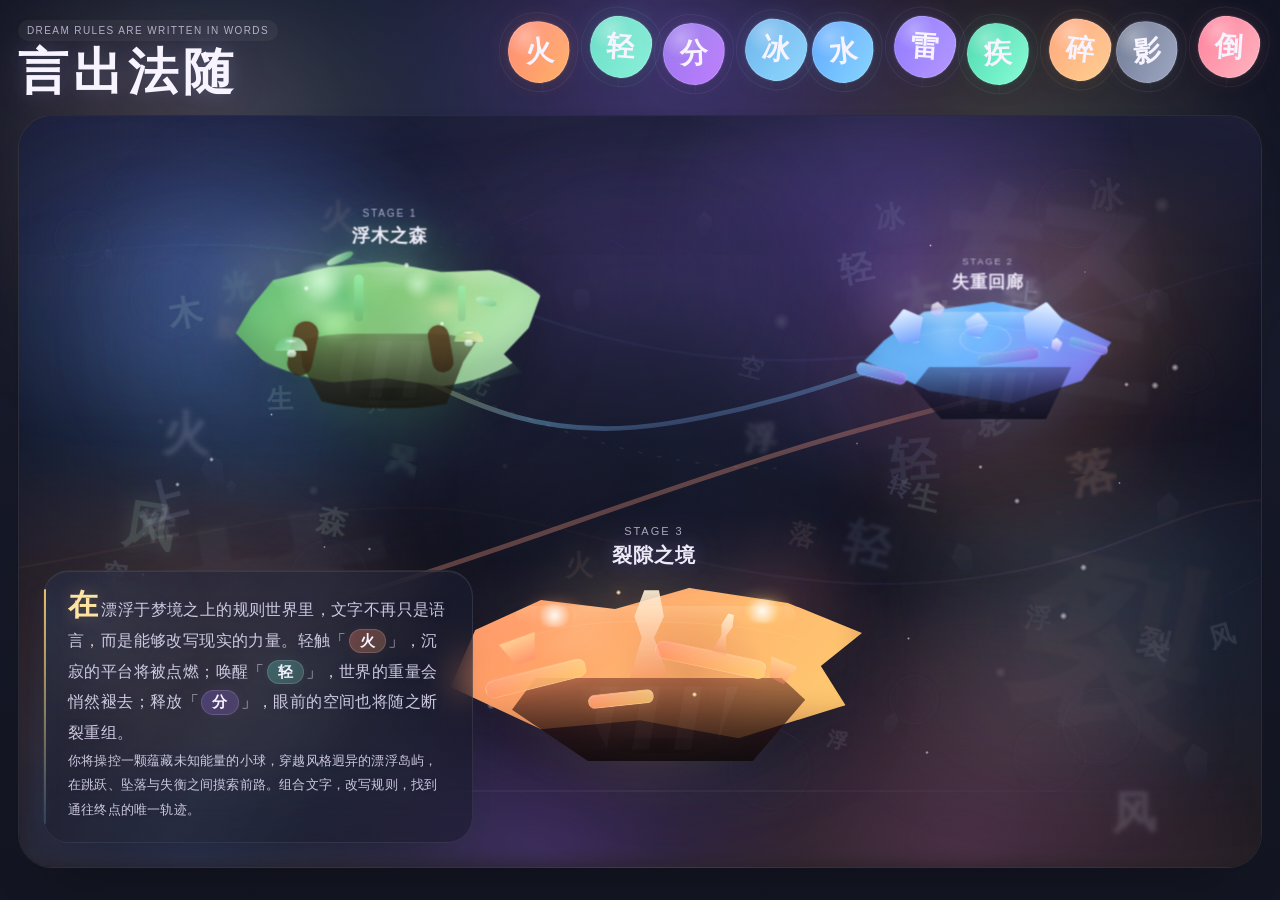
==== commit adce007a: "首页不改了" ====
--- a/index.html
+++ b/index.html
@@ -1,9 +1,9 @@
-﻿<!DOCTYPE html>
+<!DOCTYPE html>
 <html lang="zh-CN">
 <head>
   <meta charset="UTF-8" />
   <meta name="viewport" content="width=device-width, initial-scale=1.0, viewport-fit=cover" />
-  <title>&#35328;&#28789; | Floating Dreamworld</title>
+  <title>&#35328;&#20986;&#27861;&#38543; | Floating Dreamworld</title>
     <link rel="stylesheet" href="./styles.css" />
 </head>
 <body>
--- a/styles.css
+++ b/styles.css
@@ -100,43 +100,70 @@
       display: flex;
       flex-wrap: wrap;
       justify-content: flex-end;
-      gap: 10px;
-      padding: 8px 10px;
-      border-radius: 999px;
-      background: linear-gradient(180deg, rgba(34, 37, 62, 0.76), rgba(20, 22, 37, 0.66));
-      border: 1px solid var(--line);
-      box-shadow: 0 22px 48px -34px var(--shadow);
-      backdrop-filter: blur(20px);
+      align-items: flex-start;
+      gap: 10px 14px;
+      padding: 2px 4px 8px 0;
+      background: none;
+      border: 0;
+      box-shadow: none;
+      backdrop-filter: none;
     }
 
     .rune {
       position: relative;
-      width: 58px;
-      height: 58px;
+      width: 62px;
+      height: 62px;
       border: 0;
-      border-radius: 18px;
+      border-radius: 44% 56% 48% 52% / 50% 42% 58% 50%;
       display: grid;
       place-items: center;
       color: var(--white);
       font: 700 28px/1 var(--font-display);
       background:
         radial-gradient(circle at 30% 24%, rgba(255, 255, 255, 0.28), transparent 32%),
-        linear-gradient(180deg, rgba(255, 255, 255, 0.1), rgba(255, 255, 255, 0.03)),
+        linear-gradient(180deg, rgba(255, 255, 255, 0.14), rgba(255, 255, 255, 0.02)),
         var(--tone);
       box-shadow:
         inset 0 0 0 1px rgba(255, 255, 255, 0.16),
-        0 0 0 1px rgba(255, 255, 255, 0.08),
+        0 0 0 1px rgba(255, 255, 255, 0.06),
         0 10px 24px -12px rgba(0, 0, 0, 0.34),
         0 0 28px -10px var(--glow);
       cursor: pointer;
       transition: transform 220ms ease, filter 220ms ease, box-shadow 220ms ease;
-      animation: softBob 5.5s ease-in-out infinite;
+      transform: translate(var(--jitter-x, 0px), var(--jitter-y, 0px)) rotate(var(--rune-rot, 0deg));
+      animation: runeHover var(--bob-dur, 6s) ease-in-out infinite;
+    }
+
+    .rune::before,
+    .rune::after {
+      content: "";
+      position: absolute;
+      pointer-events: none;
+    }
+
+    .rune::before {
+      inset: -7px;
+      border-radius: inherit;
+      border: 1px solid rgba(255, 255, 255, 0.12);
+      opacity: 0.46;
+      transform: scale(1.06);
+    }
+
+    .rune::after {
+      left: 50%;
+      bottom: -12px;
+      width: 1px;
+      height: 18px;
+      transform: translateX(-50%);
+      border-radius: 999px;
+      background: linear-gradient(180deg, rgba(255,255,255,0.18), transparent);
+      opacity: 0.42;
     }
 
     .rune:hover,
     .rune:focus-visible,
     .rune.active {
-      transform: translateY(-3px) scale(1.04);
+      transform: translate(var(--jitter-x, 0px), calc(var(--jitter-y, 0px) - 4px)) rotate(calc(var(--rune-rot, 0deg) + 4deg)) scale(1.05);
       filter: brightness(1.08);
       box-shadow:
         inset 0 0 0 1px rgba(255, 255, 255, 0.18),
@@ -151,10 +178,10 @@
       border-radius: 34px;
       overflow: hidden;
       background:
-        radial-gradient(circle at 50% -10%, rgba(255, 209, 102, 0.16), transparent 24%),
+        radial-gradient(circle at 50% -10%, rgba(255, 209, 102, 0.12), transparent 24%),
         radial-gradient(circle at 22% 20%, rgba(93, 169, 233, 0.12), transparent 22%),
-        radial-gradient(circle at 80% 18%, rgba(255, 158, 109, 0.12), transparent 20%),
-        linear-gradient(180deg, rgba(15, 18, 31, 0.72), rgba(10, 12, 23, 0.84));
+        radial-gradient(circle at 80% 18%, rgba(255, 158, 109, 0.1), transparent 20%),
+        linear-gradient(180deg, rgba(14, 16, 29, 0.76), rgba(9, 11, 23, 0.88));
       border: 1px solid var(--line);
       box-shadow:
         inset 0 1px 0 rgba(255, 255, 255, 0.06),
@@ -173,18 +200,70 @@
     }
 
     .sky,
+    .deep-space,
+    .nebula-bands,
+    .rule-field,
+    .giant-glyphs,
+    .quiet-core,
+    .midspace-layer,
     .clouds,
     .mountains,
     .glow-fog,
     .particles,
     .fragments,
     .energy-streams,
+    .foreground-drift,
     .dropline {
       position: absolute;
       inset: 0;
       pointer-events: none;
     }
 
+    .deep-space,
+    .nebula-bands {
+      z-index: 0;
+    }
+
+    .sky,
+    .clouds,
+    .mountains,
+    .glow-fog {
+      z-index: 1;
+    }
+
+    .rule-field-back,
+    .midspace-layer,
+    .particles,
+    .fragments,
+    .energy-streams {
+      z-index: 2;
+    }
+
+    .rule-field-mid {
+      z-index: 2;
+    }
+
+    .foreground-drift {
+      z-index: 5;
+    }
+
+    .giant-glyphs {
+      z-index: 1;
+      overflow: hidden;
+      mix-blend-mode: screen;
+    }
+
+    .quiet-core {
+      z-index: 3;
+      background:
+        radial-gradient(circle at 50% 48%, rgba(10, 12, 24, 0.68) 0%, rgba(10, 12, 24, 0.46) 16%, rgba(10, 12, 24, 0.18) 28%, rgba(10, 12, 24, 0) 44%),
+        radial-gradient(circle at 52% 52%, rgba(255,255,255,0.03), transparent 34%);
+    }
+
+    .deep-space::before,
+    .deep-space::after,
+    .nebula-bands::before,
+    .nebula-bands::after,
     .sky::before,
     .sky::after,
     .clouds::before,
@@ -198,6 +277,47 @@
       inset: 0;
     }
 
+    .deep-space::before {
+      background:
+        radial-gradient(circle at 14% 20%, rgba(92, 118, 226, 0.22), transparent 20%),
+        radial-gradient(circle at 72% 18%, rgba(144, 98, 226, 0.22), transparent 24%),
+        radial-gradient(circle at 52% 42%, rgba(75, 146, 214, 0.14), transparent 28%),
+        linear-gradient(180deg, rgba(17, 20, 40, 0.94), rgba(10, 12, 24, 0.96));
+      animation: cosmosFlow 24s ease-in-out infinite alternate;
+    }
+
+    .deep-space::after {
+      background:
+        radial-gradient(circle at 20% 68%, rgba(255, 179, 216, 0.08), transparent 16%),
+        radial-gradient(circle at 82% 64%, rgba(255, 204, 143, 0.08), transparent 18%),
+        radial-gradient(circle at 50% 50%, rgba(255,255,255,0.03), transparent 46%);
+      filter: blur(12px);
+      opacity: 0.9;
+    }
+
+    .nebula-bands::before {
+      inset: -6% -12%;
+      background:
+        radial-gradient(circle at 18% 34%, rgba(93, 169, 233, 0.16), transparent 20%),
+        radial-gradient(circle at 48% 24%, rgba(139, 107, 232, 0.14), transparent 24%),
+        radial-gradient(circle at 78% 42%, rgba(255, 158, 109, 0.1), transparent 18%);
+      filter: blur(46px);
+      opacity: 0.86;
+      animation: nebulaDrift 32s ease-in-out infinite alternate;
+    }
+
+    .nebula-bands::after {
+      inset: 6% -10% auto -10%;
+      height: 42%;
+      background:
+        linear-gradient(100deg, rgba(93,169,233,0) 0%, rgba(93,169,233,0.07) 30%, rgba(139,107,232,0.08) 56%, rgba(255,158,109,0) 84%),
+        linear-gradient(80deg, rgba(255,182,222,0) 0%, rgba(255,182,222,0.05) 42%, rgba(93,169,233,0) 76%);
+      filter: blur(28px);
+      opacity: 0.72;
+      transform: rotate(-8deg);
+      animation: cosmicBand 28s ease-in-out infinite alternate-reverse;
+    }
+
     .sky::before {
       background:
         radial-gradient(circle at 22% 28%, rgba(93, 169, 233, 0.22), transparent 20%),
@@ -269,6 +389,206 @@
       height: 18%;
       background: radial-gradient(circle, rgba(255, 255, 255, 0.08), transparent 66%);
       filter: blur(18px);
+    }
+
+    .rule-field {
+      overflow: hidden;
+      mix-blend-mode: screen;
+    }
+
+    .rule-field-back,
+    .midspace-layer,
+    .particles,
+    .fragments {
+      opacity: 0.86;
+    }
+
+    .rule-glyph,
+    .fragment-glyph,
+    .foreground-drift span,
+    .midspace-layer span {
+      position: absolute;
+      display: block;
+      pointer-events: none;
+    }
+
+    .rule-glyph {
+      color: rgba(235, 232, 255, 0.52);
+      font: 700 var(--size, 32px)/1 var(--font-display);
+      text-shadow: 0 0 18px rgba(140, 126, 255, 0.12);
+      opacity: var(--opacity, 0.18);
+      transform: translate3d(0, 0, 0) rotate(var(--rot, 0deg));
+      animation: ruleGlyphFloat var(--dur, 18s) ease-in-out infinite;
+      white-space: nowrap;
+      user-select: none;
+    }
+
+    .rule-glyph.depth-far {
+      filter: blur(1.8px);
+    }
+
+    .rule-glyph.depth-mid {
+      filter: blur(0.7px);
+    }
+
+    .rule-glyph.depth-near {
+      filter: blur(0.3px);
+    }
+
+    .rule-glyph.depth-ghost {
+      filter: blur(2.6px);
+      opacity: calc(var(--opacity, 0.16) * 0.8);
+    }
+
+    .rule-glyph.variant-ink {
+      text-shadow:
+        0 0 18px rgba(125, 138, 255, 0.08),
+        0 0 34px rgba(255, 255, 255, 0.04);
+      filter: blur(0.6px);
+    }
+
+    .rule-glyph.variant-broken {
+      clip-path: polygon(0% 0%, 100% 0%, 100% 42%, 62% 48%, 100% 58%, 100% 100%, 0% 100%, 0% 58%, 38% 50%, 0% 40%);
+    }
+
+    .rule-glyph.variant-soft {
+      opacity: calc(var(--opacity, 0.16) * 0.78);
+    }
+
+    .rule-glyph.variant-glow {
+      text-shadow: 0 0 20px currentColor, 0 0 38px rgba(255,255,255,0.05);
+    }
+
+    .rule-glyph.tone-forest {
+      color: rgba(187, 245, 198, 0.58);
+    }
+
+    .rule-glyph.tone-gravity {
+      color: rgba(176, 203, 255, 0.54);
+    }
+
+    .rule-glyph.tone-rift {
+      color: rgba(255, 190, 151, 0.54);
+    }
+
+    .rule-glyph.effect-fire {
+      text-shadow: 0 0 12px rgba(255, 165, 112, 0.18), 0 0 28px rgba(255, 127, 103, 0.08);
+      animation-name: ruleGlyphFloat, glyphFirePulse;
+      animation-duration: var(--dur, 18s), 4.6s;
+      animation-timing-function: ease-in-out, ease-in-out;
+      animation-iteration-count: infinite, infinite;
+    }
+
+    .rule-glyph.effect-ice {
+      text-shadow: 0 0 12px rgba(171, 226, 255, 0.14), 0 0 24px rgba(171, 226, 255, 0.08);
+    }
+
+    .rule-glyph.effect-split,
+    .rule-glyph.effect-crack {
+      animation-name: ruleGlyphFloat, glyphCrackJitter;
+      animation-duration: var(--dur, 18s), 5.8s;
+      animation-timing-function: ease-in-out, ease-in-out;
+      animation-iteration-count: infinite, infinite;
+    }
+
+    .rule-glyph.effect-rise {
+      animation-name: ruleGlyphFloat, glyphRise;
+      animation-duration: var(--dur, 18s), 8.2s;
+      animation-timing-function: ease-in-out, ease-in-out;
+      animation-iteration-count: infinite, infinite;
+    }
+
+    .rule-glyph.effect-fall {
+      animation-name: ruleGlyphFloat, glyphFall;
+      animation-duration: var(--dur, 18s), 8.6s;
+      animation-timing-function: ease-in-out, ease-in-out;
+      animation-iteration-count: infinite, infinite;
+    }
+
+    .rule-glyph.effect-wind {
+      animation-name: ruleGlyphFloat, glyphWind;
+      animation-duration: var(--dur, 18s), 7.4s;
+      animation-timing-function: ease-in-out, ease-in-out;
+      animation-iteration-count: infinite, infinite;
+    }
+
+    .rule-glyph.effect-rotate {
+      animation-name: ruleGlyphFloat, glyphRotate;
+      animation-duration: var(--dur, 18s), 10s;
+      animation-timing-function: ease-in-out, linear;
+      animation-iteration-count: infinite, infinite;
+    }
+
+    .rule-glyph.constellation {
+      opacity: calc(var(--opacity, 0.2) + 0.06);
+      filter: blur(0.4px);
+    }
+
+    .giant-glyph {
+      position: absolute;
+      display: block;
+      color: rgba(231, 233, 255, 0.12);
+      font: 700 var(--size) / 1 var(--font-display);
+      text-shadow: 0 0 40px currentColor;
+      filter: blur(1.6px);
+      opacity: 0.22;
+      transform: rotate(var(--rot, 0deg));
+      animation: giantGlyphDrift var(--dur, 42s) ease-in-out infinite;
+      user-select: none;
+    }
+
+    .giant-glyph.tone-gravity {
+      color: rgba(184, 208, 255, 0.14);
+    }
+
+    .giant-glyph.tone-rift {
+      color: rgba(255, 188, 146, 0.12);
+    }
+
+    .midspace-layer {
+      overflow: hidden;
+    }
+
+    .mid-ring {
+      width: var(--size);
+      height: var(--size);
+      margin-left: calc(var(--size) / -2);
+      margin-top: calc(var(--size) / -2);
+      border-radius: 50%;
+      border: 1px solid rgba(255,255,255,0.08);
+      box-shadow: 0 0 20px rgba(123, 166, 255, 0.08);
+      opacity: 0.34;
+      animation: midRingOrbit var(--dur) linear infinite;
+    }
+
+    .mid-ring::before {
+      content: "";
+      position: absolute;
+      inset: 14%;
+      border-radius: 50%;
+      border: 1px dashed rgba(255,255,255,0.08);
+    }
+
+    .mid-shard {
+      width: var(--size);
+      height: calc(var(--size) * 1.6);
+      clip-path: polygon(50% 0%, 100% 28%, 74% 100%, 16% 90%, 0% 34%);
+      background: linear-gradient(180deg, rgba(226,237,255,0.22), rgba(118,151,255,0.08));
+      box-shadow: 0 0 16px rgba(123, 166, 255, 0.08);
+      opacity: 0.22;
+      transform: rotate(var(--rot));
+      animation: shardGlide var(--dur) ease-in-out infinite;
+    }
+
+    .mid-trace {
+      width: var(--w);
+      height: 1px;
+      border-radius: 999px;
+      background: linear-gradient(90deg, rgba(255,255,255,0), rgba(255,255,255,0.14), rgba(255,255,255,0));
+      transform: rotate(var(--rot));
+      opacity: 0.3;
+      filter: blur(0.2px);
+      animation: tracePulse var(--dur) ease-in-out infinite;
     }
 
     .particles span,
@@ -294,12 +614,59 @@
       animation: glyphFloat var(--dur) ease-in-out infinite;
     }
 
+    .fragment-glyph {
+      color: rgba(238, 234, 255, 0.38);
+      font: 700 var(--size) / 1 var(--font-display);
+      text-shadow: 0 0 18px var(--glow);
+      transform: translate3d(0, 0, 0) rotate(var(--rot));
+      filter: blur(0.7px);
+      animation: fragmentScatter var(--dur) ease-in-out infinite;
+    }
+
     .energy-streams svg {
       width: 100%;
       height: 100%;
       overflow: visible;
-      opacity: 0.92;
-      filter: drop-shadow(0 0 14px rgba(170, 191, 255, 0.16));
+      opacity: 0.84;
+      filter: drop-shadow(0 0 14px rgba(170, 191, 255, 0.14));
+      animation: streamShift 18s ease-in-out infinite alternate;
+    }
+
+    .foreground-drift {
+      overflow: hidden;
+    }
+
+    .drift-glyph {
+      color: rgba(240, 236, 255, 0.14);
+      font: 700 var(--size) / 1 var(--font-display);
+      text-shadow: 0 0 18px rgba(255,255,255,0.06);
+      filter: blur(2.2px);
+      animation: foregroundDrift var(--dur) ease-in-out infinite;
+    }
+
+    .drift-mote,
+    .drift-paper {
+      width: var(--size);
+      height: var(--size);
+      opacity: 0.16;
+      animation: foregroundDrift var(--dur) ease-in-out infinite;
+    }
+
+    .drift-mote {
+      border-radius: 50%;
+      background: radial-gradient(circle, rgba(255,255,255,0.72), rgba(255,255,255,0.04) 66%, transparent 74%);
+      filter: blur(1.2px);
+    }
+
+    .drift-paper {
+      width: calc(var(--size) * 0.9);
+      height: calc(var(--size) * 1.2);
+      border-radius: 6px;
+      background:
+        linear-gradient(180deg, rgba(255,255,255,0.18), rgba(255,255,255,0.03)),
+        linear-gradient(135deg, rgba(139,107,232,0.08), rgba(93,169,233,0.05));
+      transform: rotate(var(--rot));
+      filter: blur(1px);
     }
 
     .title-panel {
@@ -487,19 +854,21 @@
       80% { transform: translateY(-1px) rotate(4deg) scale(1.04); }
     }
 
+    @keyframes runeHover {
+      0%, 100% { transform: translate(var(--jitter-x, 0px), var(--jitter-y, 0px)) rotate(var(--rune-rot, 0deg)) scale(1); }
+      50% { transform: translate(var(--jitter-x, 0px), calc(var(--jitter-y, 0px) - 4px)) rotate(calc(var(--rune-rot, 0deg) + 5deg)) scale(1.04); }
+    }
+
     .focus-annotations {
       position: absolute;
       z-index: 8;
-      border-radius: 26px;
-      background: linear-gradient(180deg, rgba(28, 31, 51, 0.76), rgba(16, 18, 31, 0.62));
-      border: 1px solid var(--line);
-      box-shadow: 0 28px 48px -36px var(--shadow);
-      backdrop-filter: blur(18px);
-      right: 24px;
-      top: 84px;
+      right: 30px;
+      top: 98px;
       bottom: auto;
-      width: min(360px, calc(100% - 88px));
-      padding: 0;
+      width: min(360px, calc(100% - 96px));
+      display: grid;
+      gap: 16px;
+      padding: 22px 0 0 0;
       background: none;
       border: 0;
       box-shadow: none;
@@ -510,6 +879,30 @@
       transition: opacity 700ms ease, transform 700ms ease;
     }
 
+    .focus-annotations::before {
+      content: "";
+      position: absolute;
+      left: 13px;
+      top: 12px;
+      bottom: 22px;
+      width: 1px;
+      background: linear-gradient(180deg, rgba(255,255,255,0.24), rgba(139,107,232,0.26), rgba(255,255,255,0.06));
+      box-shadow: 0 0 14px rgba(125, 166, 255, 0.18);
+      opacity: 0.78;
+    }
+
+    .focus-annotations::after {
+      content: "";
+      position: absolute;
+      left: 8px;
+      top: 10px;
+      width: 11px;
+      height: 11px;
+      border-radius: 50%;
+      background: radial-gradient(circle, rgba(255,255,255,0.92), rgba(123,166,255,0.32) 56%, transparent 72%);
+      box-shadow: 0 0 18px rgba(123,166,255,0.34);
+    }
+
     .focus-annotations.visible {
       opacity: 1;
       transform: translateY(0);
@@ -518,85 +911,104 @@
     .annotation-title,
     .annotation-note,
     .annotation-stats {
-      position: absolute;
-      border-radius: 24px;
-      background: linear-gradient(180deg, rgba(29, 32, 53, 0.66), rgba(16, 18, 31, 0.44));
-      border: 1px solid rgba(255, 255, 255, 0.1);
-      box-shadow: 0 26px 44px -36px var(--shadow);
-      backdrop-filter: blur(16px);
+      position: relative;
+      padding-left: 34px;
+      border-radius: 0;
+      background: none;
+      border: 0;
+      box-shadow: none;
+      backdrop-filter: none;
+      width: auto;
+    }
+
+    .annotation-title::before,
+    .annotation-note::before,
+    .annotation-stats::before {
+      content: "";
+      position: absolute;
+      left: 10px;
+      top: 0.95em;
+      width: 26px;
+      height: 1px;
+      background: linear-gradient(90deg, rgba(255,255,255,0.22), rgba(255,255,255,0));
+      opacity: 0.74;
     }
 
     .annotation-title {
-      right: 0;
-      top: 0;
-      width: min(320px, 100%);
-      padding: 18px 18px 16px;
+      padding-top: 0;
     }
 
     .annotation-title small,
     .annotation-stats small {
       display: block;
-      color: rgba(232, 225, 255, 0.54);
+      color: rgba(232, 225, 255, 0.46);
       text-transform: uppercase;
-      letter-spacing: 0.18em;
-      font-size: 11px;
+      letter-spacing: 0.24em;
+      font-size: 10px;
     }
 
     .annotation-title h2 {
-      margin: 10px 0 8px;
-      font-size: 26px;
+      margin: 8px 0 8px;
+      font-size: 30px;
       color: var(--white);
-      letter-spacing: 0.05em;
-      text-shadow: 0 0 18px rgba(143, 121, 255, 0.16);
+      letter-spacing: 0.08em;
+      text-shadow: 0 0 22px rgba(143, 121, 255, 0.16);
     }
 
     .annotation-title p,
     .annotation-note p {
       margin: 0;
-      color: var(--ink-soft);
-      font-size: 13px;
-      line-height: 1.7;
+      color: rgba(244, 247, 255, 0.92);
+      font-family: var(--font-ui);
+      font-size: 14px;
+      font-weight: 500;
+      line-height: 1.78;
+      letter-spacing: 0.015em;
+      text-wrap: pretty;
+      text-shadow:
+        0 0 10px rgba(123, 166, 255, 0.12),
+        0 0 22px rgba(255, 255, 255, 0.04);
+    }
+
+    .annotation-note p {
+      color: rgba(232, 239, 255, 0.84);
     }
 
     .annotation-note {
-      left: 8px;
-      top: 192px;
-      width: min(260px, 72%);
-      padding: 14px 16px;
-      transform: rotate(-2deg);
+      max-width: 290px;
+      opacity: 0.92;
     }
 
     .annotation-note strong {
       display: block;
       margin-bottom: 8px;
-      color: rgba(246, 243, 255, 0.9);
-      font-size: 12px;
-      letter-spacing: 0.14em;
+      color: rgba(246, 243, 255, 0.82);
+      font-size: 11px;
+      letter-spacing: 0.24em;
       text-transform: uppercase;
     }
 
     .annotation-stats {
-      right: 0;
-      top: 294px;
       display: flex;
-      gap: 10px;
-      padding: 12px;
+      gap: 12px;
+      align-items: flex-start;
     }
 
     .stat-pill,
     .word-pill {
       min-width: 104px;
-      padding: 10px 12px;
-      border-radius: 18px;
-      background: rgba(255, 255, 255, 0.05);
-      border: 1px solid rgba(255, 255, 255, 0.08);
+      padding: 10px 12px 10px 14px;
+      border-radius: 999px;
+      background: linear-gradient(90deg, rgba(255, 255, 255, 0.08), rgba(255,255,255,0.02));
+      border: 1px solid rgba(255, 255, 255, 0.06);
+      box-shadow: 0 0 18px rgba(123, 166, 255, 0.08);
     }
 
     .stat-pill strong,
     .word-pill strong {
       display: block;
       margin-top: 4px;
-      font-size: 16px;
+      font-size: 17px;
       color: var(--white);
     }
 
@@ -604,24 +1016,26 @@
       margin-top: 12px;
       display: flex;
       flex-wrap: wrap;
-      gap: 8px;
+      gap: 10px;
     }
 
     .word-cloud span {
-      padding: 8px 10px;
-      border-radius: 999px;
+      padding: 7px 0;
+      border-radius: 0;
       font-size: 11px;
-      letter-spacing: 0.08em;
-      color: var(--white);
-      background: rgba(255, 255, 255, 0.08);
-      border: 1px solid rgba(255, 255, 255, 0.1);
+      letter-spacing: 0.14em;
+      color: rgba(246, 243, 255, 0.92);
+      background: none;
+      border: 0;
+      border-bottom: 1px solid rgba(255, 255, 255, 0.12);
+      box-shadow: inset 0 -8px 12px -12px rgba(123,166,255,0.24);
     }
 
     .world-window {
       position: absolute;
       inset: 0;
       overflow: hidden;
-      z-index: 3;
+      z-index: 4;
     }
 
     .world-map {
@@ -712,6 +1126,36 @@
         inset 0 1px 0 rgba(255, 255, 255, 0.26),
         inset 0 -18px 24px rgba(0, 0, 0, 0.22),
         0 0 34px -10px var(--glow);
+      overflow: hidden;
+      outline: 1px solid rgba(255, 255, 255, 0.08);
+      outline-offset: -1px;
+    }
+
+    .land::before,
+    .land::after,
+    .underside::before,
+    .underside::after {
+      content: "";
+      position: absolute;
+      display: block;
+      pointer-events: none;
+    }
+
+    .land::before {
+      inset: 8% 12% auto 12%;
+      height: 18%;
+      border-radius: 999px;
+      background: linear-gradient(180deg, rgba(255, 255, 255, 0.26), rgba(255, 255, 255, 0));
+      opacity: 0.82;
+    }
+
+    .land::after {
+      inset: 18% 10% 24% 10%;
+      border-radius: 44% 56% 42% 58% / 52% 38% 62% 48%;
+      border-top: 1px solid rgba(255, 255, 255, 0.08);
+      border-bottom: 1px solid rgba(0, 0, 0, 0.08);
+      opacity: 0.72;
+      mix-blend-mode: screen;
     }
 
     .underside {
@@ -720,6 +1164,24 @@
       border-radius: 45% 45% 62% 62%;
       background: linear-gradient(180deg, rgba(55, 24, 36, 0.48), rgba(15, 11, 18, 0.82));
       filter: blur(0.4px);
+      overflow: hidden;
+    }
+
+    .underside::before {
+      inset: 10% 16% 14% 16%;
+      background:
+        repeating-linear-gradient(100deg, rgba(255,255,255,0.08) 0 8%, rgba(255,255,255,0) 8% 20%),
+        linear-gradient(180deg, rgba(255,255,255,0.06), transparent 30%);
+      clip-path: polygon(10% 0%, 90% 0%, 78% 100%, 24% 100%);
+      opacity: 0.36;
+    }
+
+    .underside::after {
+      inset: auto 24% 10% 24%;
+      height: 18%;
+      border-radius: 50%;
+      background: radial-gradient(circle, rgba(0,0,0,0.28), transparent 72%);
+      opacity: 0.72;
     }
 
     .detail {
@@ -731,6 +1193,7 @@
       position: absolute;
       display: block;
       pointer-events: none;
+      backface-visibility: hidden;
     }
 
     .island-stage-0 .halo {
@@ -745,6 +1208,8 @@
     }
 
     .island-stage-0 .land {
+      inset: 15% 6% 18% 7%;
+      clip-path: polygon(5% 38%, 12% 18%, 30% 8%, 48% 4%, 66% 12%, 86% 10%, 98% 28%, 94% 54%, 86% 74%, 92% 88%, 72% 100%, 48% 92%, 28% 96%, 10% 82%, 0% 58%);
       background:
         radial-gradient(circle at 28% 26%, rgba(207, 247, 211, 0.46), transparent 18%),
         radial-gradient(circle at 70% 30%, rgba(244, 232, 178, 0.18), transparent 20%),
@@ -758,7 +1223,8 @@
     }
 
     .island-stage-0 .underside {
-      inset: 56% 21% 8% 22%;
+      inset: 54% 18% 8% 18%;
+      clip-path: polygon(10% 0%, 90% 0%, 82% 38%, 74% 100%, 22% 100%, 12% 44%);
       background:
         radial-gradient(circle at 50% 10%, rgba(207, 247, 211, 0.12), transparent 34%),
         linear-gradient(180deg, rgba(73, 55, 34, 0.46), rgba(27, 24, 16, 0.84));
@@ -987,6 +1453,393 @@
       animation-delay: -3.1s;
     }
 
+    .island-stage-1 .halo {
+      inset: -13%;
+      background:
+        radial-gradient(circle at 48% 46%, rgba(171, 213, 255, 0.34), transparent 24%),
+        radial-gradient(circle at 54% 52%, rgba(110, 183, 255, 0.34), transparent 42%),
+        radial-gradient(circle at 26% 28%, rgba(193, 156, 255, 0.18), transparent 18%);
+      filter: blur(22px);
+      opacity: 0.92;
+    }
+
+    .island-stage-1 .land {
+      inset: 18% 7% 20% 7%;
+      border-radius: 0;
+      clip-path: polygon(8% 38%, 24% 10%, 52% 0%, 78% 14%, 100% 40%, 88% 78%, 60% 100%, 26% 88%, 0% 58%);
+      background:
+        linear-gradient(160deg, rgba(255,255,255,0.18), transparent 26%),
+        radial-gradient(circle at 34% 26%, rgba(209, 235, 255, 0.34), transparent 18%),
+        radial-gradient(circle at 68% 34%, rgba(193, 156, 255, 0.2), transparent 20%),
+        linear-gradient(135deg, #5da9e9 0%, #6eb7ff 46%, #8b6be8 100%);
+      box-shadow:
+        inset 0 1px 0 rgba(255, 255, 255, 0.34),
+        inset 0 -22px 26px rgba(35, 48, 102, 0.24),
+        0 0 42px -10px rgba(128, 154, 255, 0.42);
+    }
+
+    .island-stage-1 .land::before {
+      inset: 10% 14% auto 14%;
+      height: 14%;
+      background: linear-gradient(180deg, rgba(224,241,255,0.42), rgba(224,241,255,0));
+    }
+
+    .island-stage-1 .land::after {
+      inset: 26% 12% 22% 12%;
+      border-top-color: rgba(201, 230, 255, 0.18);
+      border-bottom-color: rgba(25, 33, 68, 0.14);
+    }
+
+    .island-stage-1 .underside {
+      inset: 58% 21% 10% 24%;
+      border-radius: 0;
+      clip-path: polygon(10% 0%, 100% 0%, 84% 100%, 18% 100%, 0% 38%);
+      background:
+        linear-gradient(180deg, rgba(44, 35, 86, 0.46), rgba(14, 14, 30, 0.86));
+      box-shadow: inset 0 10px 16px rgba(110, 183, 255, 0.08);
+    }
+
+    .island-stage-1 .ambient-ring {
+      border-color: rgba(171, 213, 255, 0.2);
+    }
+
+    .island-stage-1 .ambient-ring::before,
+    .island-stage-1 .ambient-ring::after {
+      border-color: rgba(195, 175, 255, 0.14);
+    }
+
+    .island-stage-1 .focus-particles span {
+      background: radial-gradient(circle, rgba(255,255,255,0.96), rgba(153,196,255,0.22) 68%, transparent 72%);
+      box-shadow: 0 0 16px rgba(135, 188, 255, 0.34);
+    }
+
+    .island-stage-1 .gravity-crystal {
+      clip-path: polygon(50% 0%, 100% 34%, 74% 100%, 18% 90%, 0% 40%);
+      background:
+        linear-gradient(180deg, rgba(235,245,255,0.92), rgba(111,167,255,0.82)),
+        linear-gradient(135deg, #a1d5ff, #7b79ff);
+      border: 1px solid rgba(255,255,255,0.18);
+      box-shadow:
+        inset 0 0 0 1px rgba(255,255,255,0.08),
+        0 0 18px rgba(125,205,255,0.24);
+      animation: gravityDrift 6.4s ease-in-out infinite;
+    }
+
+    .island-stage-1 .gravity-crystal-a {
+      left: 16%;
+      top: 22%;
+      width: 12%;
+      height: 22%;
+      --rot: -12deg;
+      transform: rotate(var(--rot));
+    }
+
+    .island-stage-1 .gravity-crystal-b {
+      left: 62%;
+      top: 18%;
+      width: 14%;
+      height: 28%;
+      --rot: 10deg;
+      transform: rotate(var(--rot));
+      animation-delay: -1.8s;
+    }
+
+    .island-stage-1 .gravity-crystal-c {
+      left: 42%;
+      top: 24%;
+      width: 8%;
+      height: 16%;
+      --rot: 8deg;
+      transform: rotate(var(--rot));
+      animation-delay: -0.8s;
+    }
+
+    .island-stage-1 .gravity-slab {
+      border-radius: 18px;
+      background:
+        linear-gradient(180deg, rgba(255,255,255,0.18), rgba(255,255,255,0)),
+        linear-gradient(135deg, rgba(93,169,233,0.96), rgba(139,107,232,0.88));
+      border: 1px solid rgba(255,255,255,0.1);
+      box-shadow: inset 0 1px 0 rgba(255,255,255,0.18), 0 0 14px rgba(125,205,255,0.18);
+      animation: slabTilt 5.8s ease-in-out infinite;
+    }
+
+    .island-stage-1 .gravity-slab-a {
+      left: 4%;
+      top: 58%;
+      width: 18%;
+      height: 8%;
+      --slab-rot: 14deg;
+      transform: rotate(var(--slab-rot));
+    }
+
+    .island-stage-1 .gravity-slab-b {
+      left: 46%;
+      top: 48%;
+      width: 22%;
+      height: 8%;
+      --slab-rot: -8deg;
+      transform: rotate(var(--slab-rot));
+      animation-delay: -1.4s;
+    }
+
+    .island-stage-1 .gravity-slab-c {
+      left: 78%;
+      top: 42%;
+      width: 14%;
+      height: 6%;
+      --slab-rot: 16deg;
+      transform: rotate(var(--slab-rot));
+      animation-delay: -2.4s;
+    }
+
+    .island-stage-1 .gravity-ring-core {
+      left: 40%;
+      top: 32%;
+      width: 18%;
+      height: 18%;
+      border-radius: 50%;
+      border: 1px solid rgba(255,255,255,0.26);
+      box-shadow:
+        inset 0 0 18px rgba(171, 213, 255, 0.14),
+        0 0 18px rgba(125,205,255,0.2);
+      background: radial-gradient(circle, rgba(255,255,255,0.06), transparent 66%);
+    }
+
+    .island-stage-1 .gravity-orbit {
+      border-radius: 50%;
+      border: 1px dashed rgba(193, 156, 255, 0.28);
+      opacity: 0.84;
+      animation: orbitSpinSlow 7.6s linear infinite;
+    }
+
+    .island-stage-1 .gravity-orbit-a {
+      left: 35%;
+      top: 28%;
+      width: 28%;
+      height: 22%;
+      transform: rotate(22deg);
+    }
+
+    .island-stage-1 .gravity-orbit-b {
+      left: 38%;
+      top: 30%;
+      width: 22%;
+      height: 18%;
+      transform: rotate(-18deg);
+      animation-direction: reverse;
+      animation-duration: 6.2s;
+    }
+
+    .island-stage-1 .gravity-shard {
+      clip-path: polygon(50% 0%, 100% 36%, 66% 100%, 0% 68%, 10% 18%);
+      background: linear-gradient(180deg, rgba(255,255,255,0.88), rgba(193,156,255,0.42));
+      box-shadow: 0 0 12px rgba(193,156,255,0.26);
+      animation: gravityDrift 5.2s ease-in-out infinite;
+    }
+
+    .island-stage-1 .gravity-shard-a {
+      left: 30%;
+      top: 18%;
+      width: 5%;
+      height: 10%;
+      animation-delay: -1.1s;
+    }
+
+    .island-stage-1 .gravity-shard-b {
+      left: 72%;
+      top: 40%;
+      width: 4%;
+      height: 9%;
+      animation-delay: -2.1s;
+    }
+
+    .island-stage-2 .halo {
+      inset: -13%;
+      background:
+        radial-gradient(circle at 50% 54%, rgba(255, 143, 98, 0.34), transparent 24%),
+        radial-gradient(circle at 48% 50%, rgba(255, 207, 112, 0.26), transparent 42%),
+        radial-gradient(circle at 72% 28%, rgba(255, 127, 103, 0.18), transparent 18%);
+      filter: blur(22px);
+      opacity: 0.92;
+    }
+
+    .island-stage-2 .land {
+      inset: 17% 6% 18% 7%;
+      border-radius: 0;
+      clip-path: polygon(6% 28%, 22% 8%, 40% 14%, 58% 0%, 82% 10%, 100% 30%, 90% 52%, 96% 78%, 70% 100%, 46% 88%, 22% 94%, 0% 66%);
+      background:
+        linear-gradient(160deg, rgba(255,255,255,0.12), transparent 28%),
+        radial-gradient(circle at 30% 24%, rgba(255, 214, 164, 0.28), transparent 16%),
+        radial-gradient(circle at 58% 58%, rgba(122, 24, 24, 0.16), transparent 30%),
+        linear-gradient(135deg, #ff8f62 0%, #ffb06f 44%, #ffcf70 100%);
+      box-shadow:
+        inset 0 1px 0 rgba(255,255,255,0.24),
+        inset 0 -24px 28px rgba(96, 28, 18, 0.28),
+        0 0 44px -10px rgba(255, 138, 98, 0.42);
+    }
+
+    .island-stage-2 .land::before {
+      inset: 12% 16% auto 16%;
+      height: 12%;
+      background: linear-gradient(180deg, rgba(255,225,182,0.28), rgba(255,225,182,0));
+    }
+
+    .island-stage-2 .land::after {
+      inset: 22% 10% 18% 10%;
+      border-top-color: rgba(255, 231, 190, 0.14);
+      border-bottom-color: rgba(90, 18, 18, 0.16);
+    }
+
+    .island-stage-2 .underside {
+      inset: 56% 18% 8% 20%;
+      border-radius: 0;
+      clip-path: polygon(8% 0%, 92% 0%, 100% 26%, 82% 100%, 26% 100%, 0% 38%);
+      background:
+        linear-gradient(180deg, rgba(86, 26, 26, 0.48), rgba(16, 10, 10, 0.88));
+    }
+
+    .island-stage-2 .ambient-ring {
+      border-color: rgba(255, 177, 111, 0.18);
+    }
+
+    .island-stage-2 .ambient-ring::before,
+    .island-stage-2 .ambient-ring::after {
+      border-color: rgba(255, 143, 98, 0.16);
+    }
+
+    .island-stage-2 .focus-particles span {
+      background: radial-gradient(circle, rgba(255,255,255,0.96), rgba(255,159,98,0.18) 68%, transparent 72%);
+      box-shadow: 0 0 16px rgba(255,159,98,0.3);
+    }
+
+    .island-stage-2 .rift-plate {
+      border-radius: 16px;
+      background:
+        linear-gradient(180deg, rgba(255,255,255,0.18), rgba(255,255,255,0)),
+        linear-gradient(135deg, rgba(255,143,98,0.98), rgba(255,207,112,0.82));
+      border: 1px solid rgba(255,255,255,0.08);
+      box-shadow: inset 0 1px 0 rgba(255,255,255,0.12), 0 0 16px rgba(255,143,98,0.18);
+    }
+
+    .island-stage-2 .rift-plate-a {
+      left: 14%;
+      top: 52%;
+      width: 22%;
+      height: 8%;
+      transform: rotate(-14deg);
+    }
+
+    .island-stage-2 .rift-plate-b {
+      left: 50%;
+      top: 44%;
+      width: 24%;
+      height: 8%;
+      transform: rotate(12deg);
+    }
+
+    .island-stage-2 .rift-plate-c {
+      left: 36%;
+      top: 62%;
+      width: 14%;
+      height: 6%;
+      transform: rotate(-6deg);
+    }
+
+    .island-stage-2 .rift-crack {
+      background: linear-gradient(180deg, rgba(255,240,215,0.92), rgba(255,127,103,0.22));
+      clip-path: polygon(46% 0%, 58% 0%, 62% 30%, 54% 54%, 66% 100%, 34% 100%, 44% 54%, 38% 30%);
+      filter: drop-shadow(0 0 8px rgba(255, 177, 111, 0.24));
+      animation: crackFlicker 3.8s ease-in-out infinite;
+    }
+
+    .island-stage-2 .rift-crack-main {
+      left: 36%;
+      top: 18%;
+      width: 26%;
+      height: 38%;
+    }
+
+    .island-stage-2 .rift-crack-side {
+      left: 60%;
+      top: 28%;
+      width: 10%;
+      height: 18%;
+      transform: rotate(16deg);
+      animation-delay: -1.3s;
+    }
+
+    .island-stage-2 .rift-lava {
+      border-radius: 50%;
+      filter: blur(1px);
+      animation: emberPulse 4.4s ease-in-out infinite;
+    }
+
+    .island-stage-2 .rift-lava-a {
+      left: 24%;
+      top: 24%;
+      width: 10%;
+      height: 10%;
+      background: radial-gradient(circle, rgba(255,255,255,0.92), rgba(255,159,98,0.38) 62%, transparent 74%);
+      box-shadow: 0 0 16px rgba(255,159,98,0.48);
+    }
+
+    .island-stage-2 .rift-lava-b {
+      left: 68%;
+      top: 22%;
+      width: 10%;
+      height: 10%;
+      background: radial-gradient(circle, rgba(255,255,255,0.92), rgba(255,208,112,0.34) 62%, transparent 74%);
+      box-shadow: 0 0 16px rgba(255,208,112,0.48);
+      animation-delay: -1.6s;
+    }
+
+    .island-stage-2 .rift-shard {
+      clip-path: polygon(0% 0%, 100% 10%, 72% 100%, 18% 88%);
+      background: linear-gradient(180deg, rgba(255,210,150,0.92), rgba(255,127,103,0.4));
+      box-shadow: 0 0 10px rgba(255,159,98,0.24);
+      animation: shardPulse 4.8s ease-in-out infinite;
+    }
+
+    .island-stage-2 .rift-shard-a {
+      left: 18%;
+      top: 38%;
+      width: 8%;
+      height: 12%;
+      --shard-rot: -24deg;
+      transform: rotate(var(--shard-rot));
+    }
+
+    .island-stage-2 .rift-shard-b {
+      left: 74%;
+      top: 48%;
+      width: 6%;
+      height: 10%;
+      --shard-rot: 18deg;
+      transform: rotate(var(--shard-rot));
+      animation-delay: -1.8s;
+    }
+
+    .island-stage-2 .rift-spark {
+      width: 5px;
+      height: 5px;
+      border-radius: 50%;
+      background: radial-gradient(circle, rgba(255,255,255,0.96), rgba(255,208,112,0.42) 60%, transparent 72%);
+      box-shadow: 0 0 14px rgba(255,177,111,0.42);
+      animation: fireflyDrift 4.8s ease-in-out infinite;
+    }
+
+    .island-stage-2 .rift-spark-a {
+      left: 42%;
+      top: 18%;
+    }
+
+    .island-stage-2 .rift-spark-b {
+      left: 58%;
+      top: 62%;
+      animation-delay: -1.2s;
+    }
+
     .island-label {
       position: absolute;
       left: 50%;
@@ -1077,44 +1930,103 @@
 
     .orb-avatar {
       position: absolute;
-      width: clamp(30px, 3vw, 48px);
+      width: clamp(34px, 3.4vw, 54px);
       aspect-ratio: 1;
+      z-index: 7;
+      overflow: visible;
+      animation: orbTraverseForest 9.4s linear infinite;
+    }
+
+    .orb-shell {
+      position: absolute;
+      inset: 0;
+      display: block;
       border-radius: 50%;
       background:
-        radial-gradient(circle at 34% 28%, rgba(255, 255, 255, 0.96), transparent 18%),
-        radial-gradient(circle at 44% 46%, rgba(214, 240, 255, 0.72), transparent 28%),
-        radial-gradient(circle at 62% 66%, rgba(155, 123, 255, 0.58), transparent 32%),
+        radial-gradient(circle at 34% 28%, rgba(255, 255, 255, 0.98), transparent 18%),
+        radial-gradient(circle at 44% 46%, rgba(214, 240, 255, 0.88), transparent 28%),
+        radial-gradient(circle at 62% 66%, rgba(89, 217, 194, 0.28), transparent 32%),
+        radial-gradient(circle at 62% 66%, rgba(155, 123, 255, 0.68), transparent 34%),
         linear-gradient(135deg, #7aa6ff, #9b7bff);
       box-shadow:
-        inset 0 1px 0 rgba(255, 255, 255, 0.46),
-        inset 0 -10px 18px rgba(49, 27, 109, 0.28),
-        0 0 28px rgba(123, 174, 255, 0.44),
-        0 12px 20px -12px rgba(0, 0, 0, 0.36);
-      z-index: 7;
-      animation: orbBounce 4.8s ease-in-out infinite;
-    }
-
-    .orb-avatar::before,
-    .orb-avatar::after {
+        inset 0 1px 0 rgba(255, 255, 255, 0.54),
+        inset 0 -12px 20px rgba(49, 27, 109, 0.34),
+        0 0 34px rgba(123, 174, 255, 0.52),
+        0 0 60px rgba(123, 174, 255, 0.2),
+        0 14px 22px -12px rgba(0, 0, 0, 0.36);
+      animation: orbBounce 2.2s cubic-bezier(.35,.06,.42,1) infinite;
+      transform-origin: center bottom;
+    }
+
+    .orb-shell::before,
+    .orb-shell::after {
       content: "";
       position: absolute;
       border-radius: 50%;
       pointer-events: none;
     }
 
-    .orb-avatar::before {
-      inset: 8%;
-      background:
-        radial-gradient(circle at 40% 36%, rgba(255, 255, 255, 0.82), transparent 26%),
-        radial-gradient(circle at 58% 58%, rgba(89, 217, 194, 0.28), transparent 38%);
-      animation: orbSpin 6.2s linear infinite;
-    }
-
-    .orb-avatar::after {
-      inset: -20%;
-      background: radial-gradient(circle, rgba(214, 240, 255, 0.34), transparent 60%);
-      filter: blur(10px);
-      animation: pulseGlow 4.8s ease-in-out infinite;
+    .orb-shell::before {
+      inset: 10%;
+      background:
+        radial-gradient(circle at 40% 36%, rgba(255, 255, 255, 0.9), transparent 24%),
+        radial-gradient(circle at 58% 58%, rgba(89, 217, 194, 0.36), transparent 36%);
+      animation: orbSpin 5.6s linear infinite;
+    }
+
+    .orb-shell::after {
+      inset: -28%;
+      background: radial-gradient(circle, rgba(214, 240, 255, 0.42), transparent 62%);
+      filter: blur(12px);
+      animation: pulseGlow 3.8s ease-in-out infinite;
+    }
+
+    .orb-stage-0 {
+      animation-name: orbTraverseForest;
+      animation-duration: 9.6s;
+    }
+
+    .orb-stage-1 {
+      animation-name: orbTraverseGravity;
+      animation-duration: 10.4s;
+    }
+
+    .orb-stage-2 {
+      animation-name: orbTraverseRift;
+      animation-duration: 8.8s;
+    }
+
+    .orb-trail,
+    .orb-core,
+    .orb-ripple {
+      position: absolute;
+      border-radius: 50%;
+      pointer-events: none;
+    }
+
+    .orb-trail {
+      inset: 24% 54% 24% -42%;
+      border-radius: 999px;
+      background: linear-gradient(90deg, rgba(123,174,255,0.3), rgba(123,174,255,0.06), transparent 88%);
+      filter: blur(8px);
+      opacity: 0.76;
+      animation: orbTrail 3.4s ease-in-out infinite;
+    }
+
+    .orb-core {
+      inset: 24%;
+      background:
+        radial-gradient(circle at 40% 34%, rgba(255,255,255,0.94), rgba(255,255,255,0.08) 52%, transparent 58%),
+        radial-gradient(circle at 62% 58%, rgba(89,217,194,0.24), transparent 54%);
+      box-shadow: inset 0 0 18px rgba(255,255,255,0.16);
+      animation: orbCoreFlow 4.8s ease-in-out infinite;
+    }
+
+    .orb-ripple {
+      inset: -16%;
+      border: 1px solid rgba(255,255,255,0.16);
+      opacity: 0.56;
+      animation: orbRipple 2.8s ease-out infinite;
     }
 
     .path-highlight {
@@ -1132,6 +2044,24 @@
 
     .hero.focus-mode .path-highlight {
       opacity: 0.56;
+    }
+
+    .hero.focus-mode .rule-field-back,
+    .hero.focus-mode .fragments,
+    .hero.focus-mode .foreground-drift,
+    .hero.focus-mode .midspace-layer,
+    .hero.entering .rule-field-back,
+    .hero.entering .fragments,
+    .hero.entering .foreground-drift,
+    .hero.entering .midspace-layer {
+      opacity: 0.42;
+      transition: opacity 600ms ease;
+    }
+
+    .hero.focus-mode .rule-field-mid,
+    .hero.entering .rule-field-mid {
+      opacity: 0.68;
+      transition: opacity 600ms ease;
     }
 
     .hero.focus-mode .story-copy,
@@ -1216,6 +2146,36 @@
       60% { transform: translate3d(-6px, 10px, 0); opacity: 0.78; }
     }
 
+    @keyframes gravityDrift {
+      0%, 100% { transform: translateY(0) rotate(var(--rot, 0deg)); }
+      50% { transform: translateY(-6px) rotate(calc(var(--rot, 0deg) + 4deg)); }
+    }
+
+    @keyframes slabTilt {
+      0%, 100% { transform: rotate(var(--slab-rot, 0deg)) translateY(0); }
+      50% { transform: rotate(calc(var(--slab-rot, 0deg) - 5deg)) translateY(-3px); }
+    }
+
+    @keyframes orbitSpinSlow {
+      from { transform: rotate(0deg); }
+      to { transform: rotate(360deg); }
+    }
+
+    @keyframes crackFlicker {
+      0%, 100% { opacity: 0.72; filter: drop-shadow(0 0 8px rgba(255, 177, 111, 0.24)); }
+      50% { opacity: 1; filter: drop-shadow(0 0 14px rgba(255, 127, 103, 0.34)); }
+    }
+
+    @keyframes emberPulse {
+      0%, 100% { transform: scale(1); opacity: 0.78; }
+      50% { transform: scale(1.08); opacity: 1; }
+    }
+
+    @keyframes shardPulse {
+      0%, 100% { transform: translateY(0) rotate(var(--shard-rot, 0deg)) scale(1); opacity: 0.78; }
+      50% { transform: translateY(-3px) rotate(calc(var(--shard-rot, 0deg) + 4deg)) scale(1.06); opacity: 1; }
+    }
+
     .falling-rune {
       position: absolute;
       top: -10%;
@@ -1275,6 +2235,26 @@
       to { transform: translate3d(2%, 2%, 0) scale(1.06); }
     }
 
+    @keyframes cosmosFlow {
+      from { transform: translate3d(-1%, -1%, 0) scale(1); filter: hue-rotate(0deg); }
+      to { transform: translate3d(1.5%, 1%, 0) scale(1.03); filter: hue-rotate(8deg); }
+    }
+
+    @keyframes nebulaDrift {
+      from { transform: translate3d(-2%, 0, 0) scale(1); }
+      to { transform: translate3d(2%, 2%, 0) scale(1.06); }
+    }
+
+    @keyframes cosmicBand {
+      from { transform: rotate(-8deg) translateX(-1%); opacity: 0.56; }
+      to { transform: rotate(-4deg) translateX(2%); opacity: 0.8; }
+    }
+
+    @keyframes giantGlyphDrift {
+      0%, 100% { transform: translate3d(0, 0, 0) rotate(var(--rot, 0deg)) scale(1); opacity: 0.16; }
+      50% { transform: translate3d(14px, -18px, 0) rotate(calc(var(--rot, 0deg) + 6deg)) scale(1.03); opacity: 0.26; }
+    }
+
     @keyframes cloudFlow {
       from { transform: translateX(-2%) translateY(0); }
       to { transform: translateX(3%) translateY(-4%); }
@@ -1296,6 +2276,41 @@
       50% { transform: translateY(-14px) rotate(4deg); opacity: 0.62; }
     }
 
+    @keyframes ruleGlyphFloat {
+      0%, 100% { transform: translate3d(0, 0, 0) rotate(var(--rot, 0deg)); opacity: var(--opacity, 0.16); }
+      50% { transform: translate3d(var(--dx, 12px), var(--dy, -18px), 0) rotate(calc(var(--rot, 0deg) + 8deg)); opacity: calc(var(--opacity, 0.16) + 0.08); }
+    }
+
+    @keyframes glyphFirePulse {
+      0%, 100% { text-shadow: 0 0 12px rgba(255, 165, 112, 0.18), 0 0 28px rgba(255, 127, 103, 0.08); }
+      50% { text-shadow: 0 0 18px rgba(255, 177, 111, 0.24), 0 0 34px rgba(255, 127, 103, 0.12); }
+    }
+
+    @keyframes glyphCrackJitter {
+      0%, 100% { letter-spacing: 0; }
+      50% { letter-spacing: 0.08em; }
+    }
+
+    @keyframes glyphRise {
+      0%, 100% { translate: 0 0; }
+      50% { translate: 0 -12px; }
+    }
+
+    @keyframes glyphFall {
+      0%, 100% { translate: 0 0; }
+      50% { translate: 0 12px; }
+    }
+
+    @keyframes glyphWind {
+      0%, 100% { translate: 0 0; }
+      50% { translate: 10px -4px; }
+    }
+
+    @keyframes glyphRotate {
+      from { rotate: 0deg; }
+      to { rotate: 360deg; }
+    }
+
     @keyframes islandDrift {
       0%, 100% { translate: 0 0; }
       50% { translate: 0 -10px; }
@@ -1313,19 +2328,92 @@
 
     @keyframes orbBounce {
       0%, 100% { transform: translateY(0) scale(1, 1); }
-      35% { transform: translateY(-10px) scale(1.05, 0.96); }
-      60% { transform: translateY(-4px) scale(0.98, 1.03); }
+      25% { transform: translateY(-12px) scale(1.04, 0.95); }
+      50% { transform: translateY(0) scale(0.96, 1.04); }
+      70% { transform: translateY(-6px) scale(1.02, 0.98); }
     }
 
     @keyframes orbSpin {
       from { transform: rotate(0deg); }
       to { transform: rotate(360deg); }
+    }
+
+    @keyframes orbTraverseForest {
+      0%, 100% { transform: translate3d(0, 0, 0); }
+      16% { transform: translate3d(-12px, 4px, 0); }
+      34% { transform: translate3d(10px, -6px, 0); }
+      52% { transform: translate3d(20px, 6px, 0); }
+      72% { transform: translate3d(-6px, 10px, 0); }
+      86% { transform: translate3d(-18px, -2px, 0); }
+    }
+
+    @keyframes orbTraverseGravity {
+      0%, 100% { transform: translate3d(0, 0, 0); }
+      18% { transform: translate3d(16px, -14px, 0); }
+      36% { transform: translate3d(26px, 4px, 0); }
+      56% { transform: translate3d(-2px, 16px, 0); }
+      76% { transform: translate3d(-20px, -8px, 0); }
+      90% { transform: translate3d(6px, -18px, 0); }
+    }
+
+    @keyframes orbTraverseRift {
+      0%, 100% { transform: translate3d(0, 0, 0); }
+      14% { transform: translate3d(-18px, 6px, 0); }
+      32% { transform: translate3d(12px, -10px, 0); }
+      48% { transform: translate3d(22px, 12px, 0); }
+      66% { transform: translate3d(-8px, 14px, 0); }
+      84% { transform: translate3d(-24px, -6px, 0); }
+    }
+
+    @keyframes orbTrail {
+      0%, 100% { transform: scaleX(0.92) translateX(0); opacity: 0.56; }
+      50% { transform: scaleX(1.12) translateX(-5px); opacity: 0.88; }
+    }
+
+    @keyframes orbCoreFlow {
+      0%, 100% { transform: scale(0.96); opacity: 0.82; }
+      50% { transform: scale(1.08); opacity: 1; }
+    }
+
+    @keyframes orbRipple {
+      0% { transform: scale(0.84); opacity: 0.42; }
+      100% { transform: scale(1.22); opacity: 0; }
     }
 
     @keyframes ringSpark {
       0% { transform: translate3d(0, 0, 0) scale(0.7); opacity: 0; }
       20% { opacity: 0.8; }
       100% { transform: translate3d(var(--sx), var(--sy), 0) scale(1.2); opacity: 0; }
+    }
+
+    @keyframes midRingOrbit {
+      from { transform: translate3d(0, 0, 0) rotate(0deg) scale(0.96); opacity: 0.16; }
+      to { transform: translate3d(0, -8px, 0) rotate(360deg) scale(1.05); opacity: 0.34; }
+    }
+
+    @keyframes shardGlide {
+      0%, 100% { transform: translate3d(0, 0, 0) rotate(var(--rot)); opacity: 0.18; }
+      50% { transform: translate3d(10px, -8px, 0) rotate(calc(var(--rot) + 10deg)); opacity: 0.32; }
+    }
+
+    @keyframes tracePulse {
+      0%, 100% { opacity: 0.16; filter: blur(0.2px); }
+      50% { opacity: 0.34; filter: blur(0.6px); }
+    }
+
+    @keyframes fragmentScatter {
+      0%, 100% { transform: translate3d(0, 0, 0) rotate(var(--rot)); }
+      50% { transform: translate3d(var(--dx, 12px), var(--dy, -18px), 0) rotate(calc(var(--rot) + 12deg)); }
+    }
+
+    @keyframes streamShift {
+      from { transform: translateY(0); opacity: 0.72; }
+      to { transform: translateY(-10px); opacity: 0.9; }
+    }
+
+    @keyframes foregroundDrift {
+      0%, 100% { transform: translate3d(0, 0, 0) rotate(var(--rot, 0deg)); opacity: 0.08; }
+      50% { transform: translate3d(var(--dx, 12px), var(--dy, -18px), 0) rotate(calc(var(--rot, 0deg) + 18deg)); opacity: 0.2; }
     }
 
     @keyframes blink {
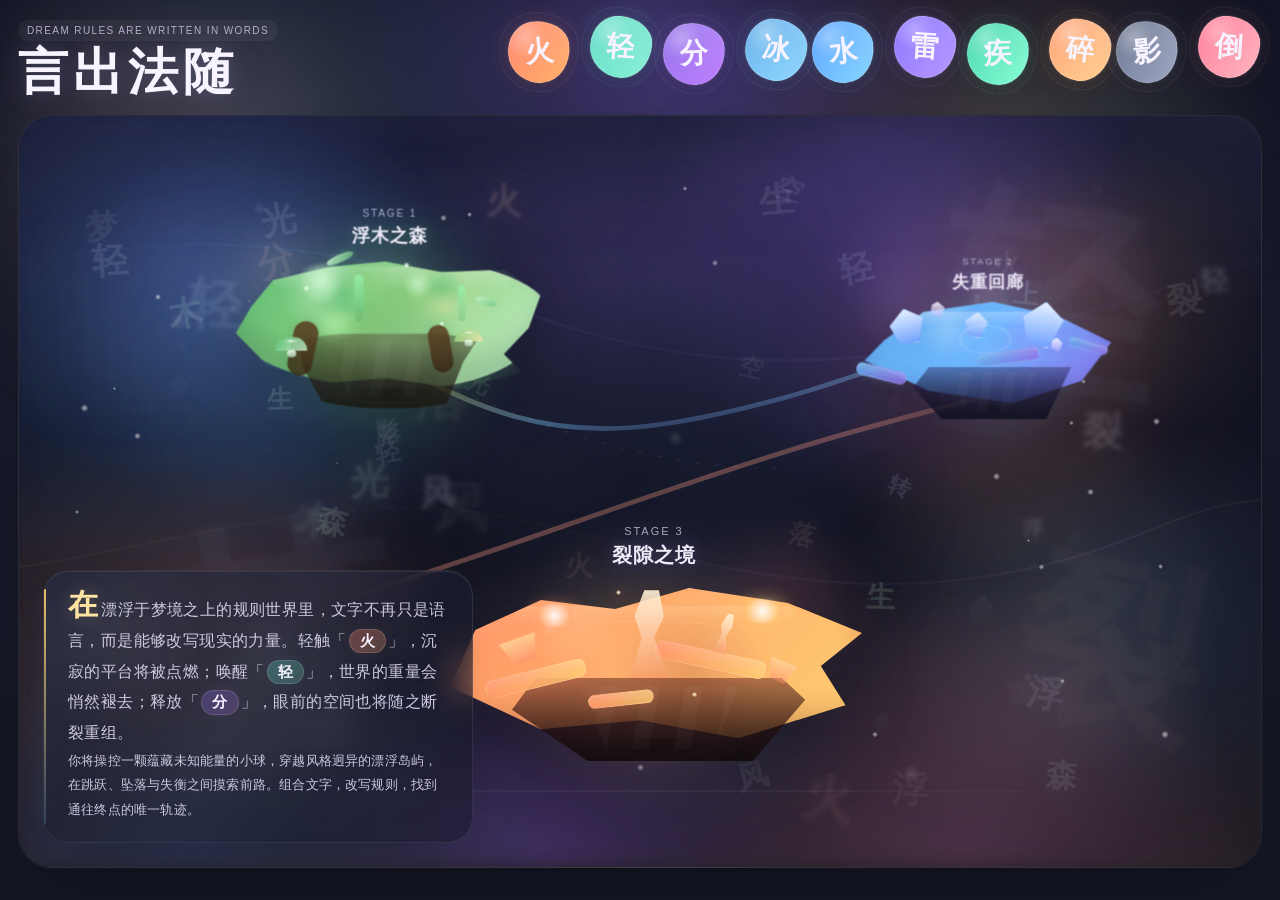
==== commit ff7bc262: "第一版stage1" ====
--- a/index.html
+++ b/index.html
@@ -9,6 +9,7 @@
 <body>
   <div id="app" aria-label="&#35328;&#28789; floating dreamworld home"></div>
     <script src="./app.js"></script>
+    <script src="./stage-bridge.js"></script>
 </body>
 </html>
 
